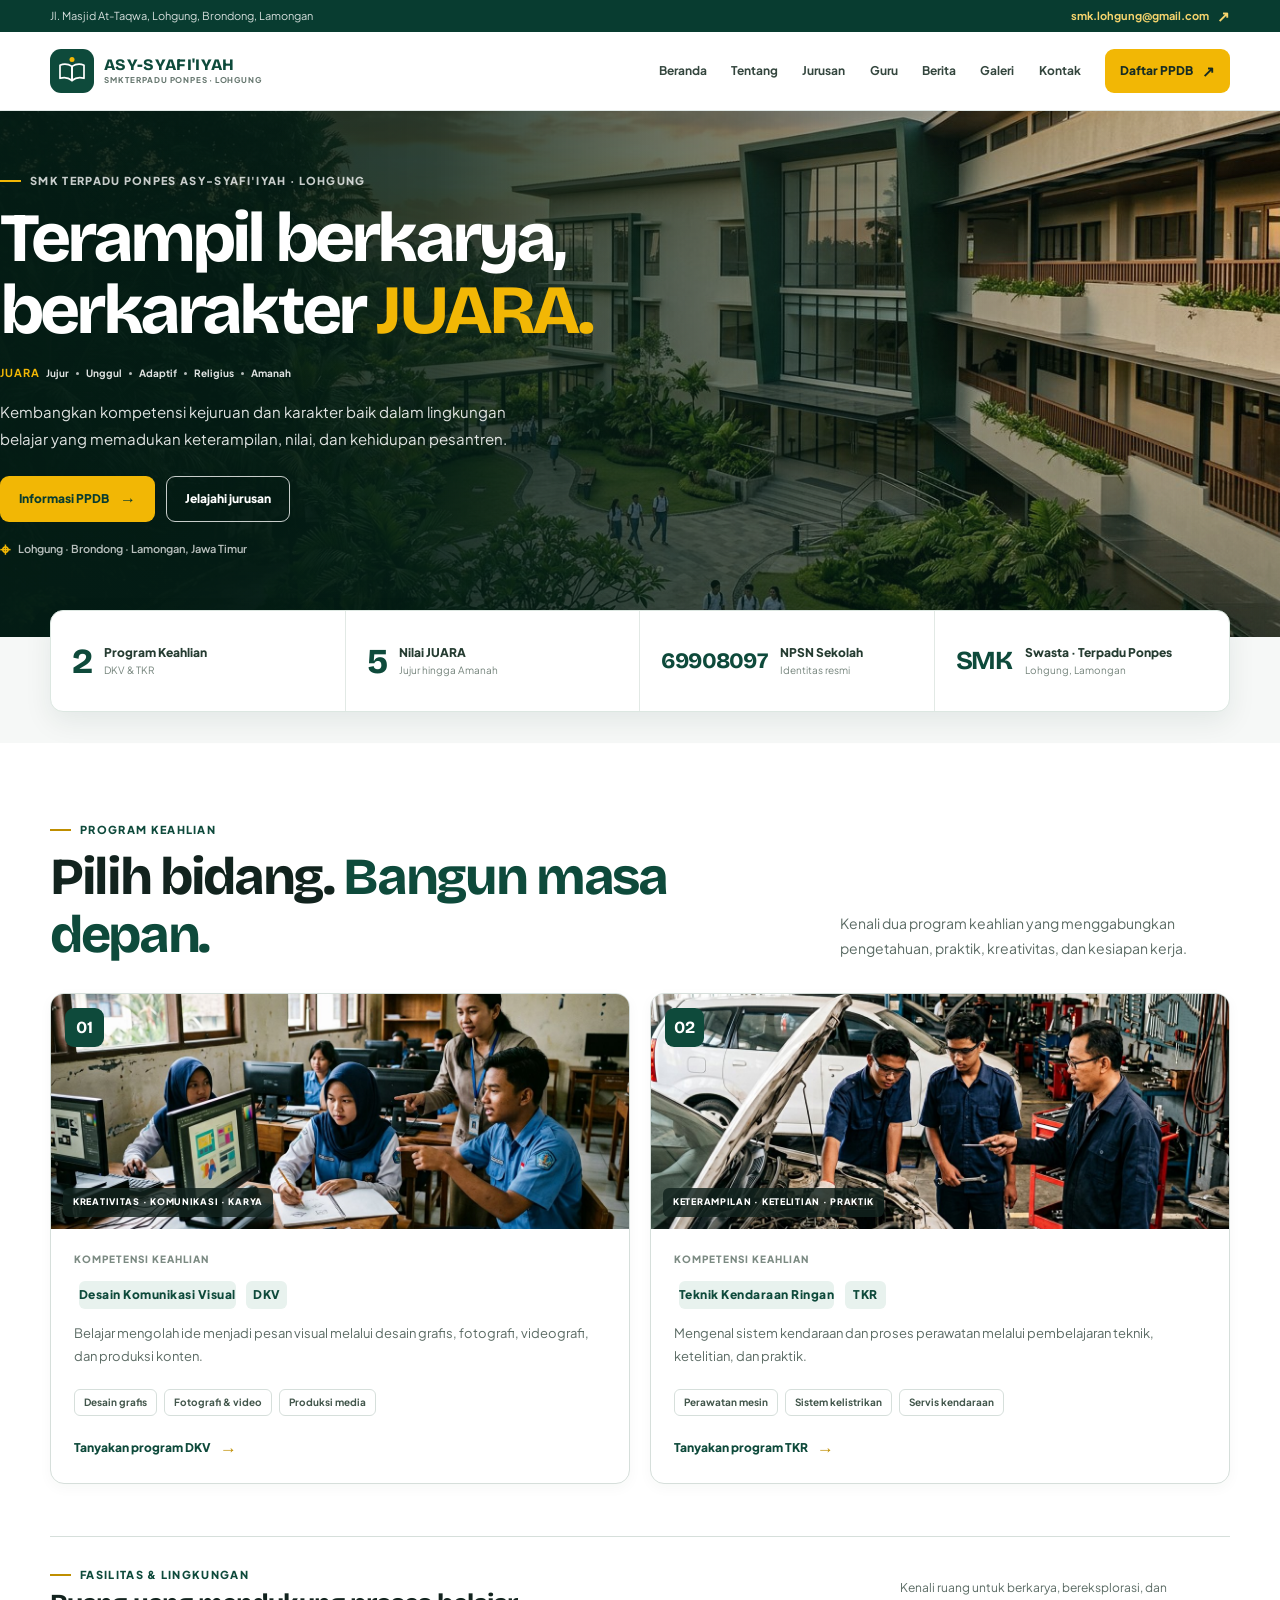
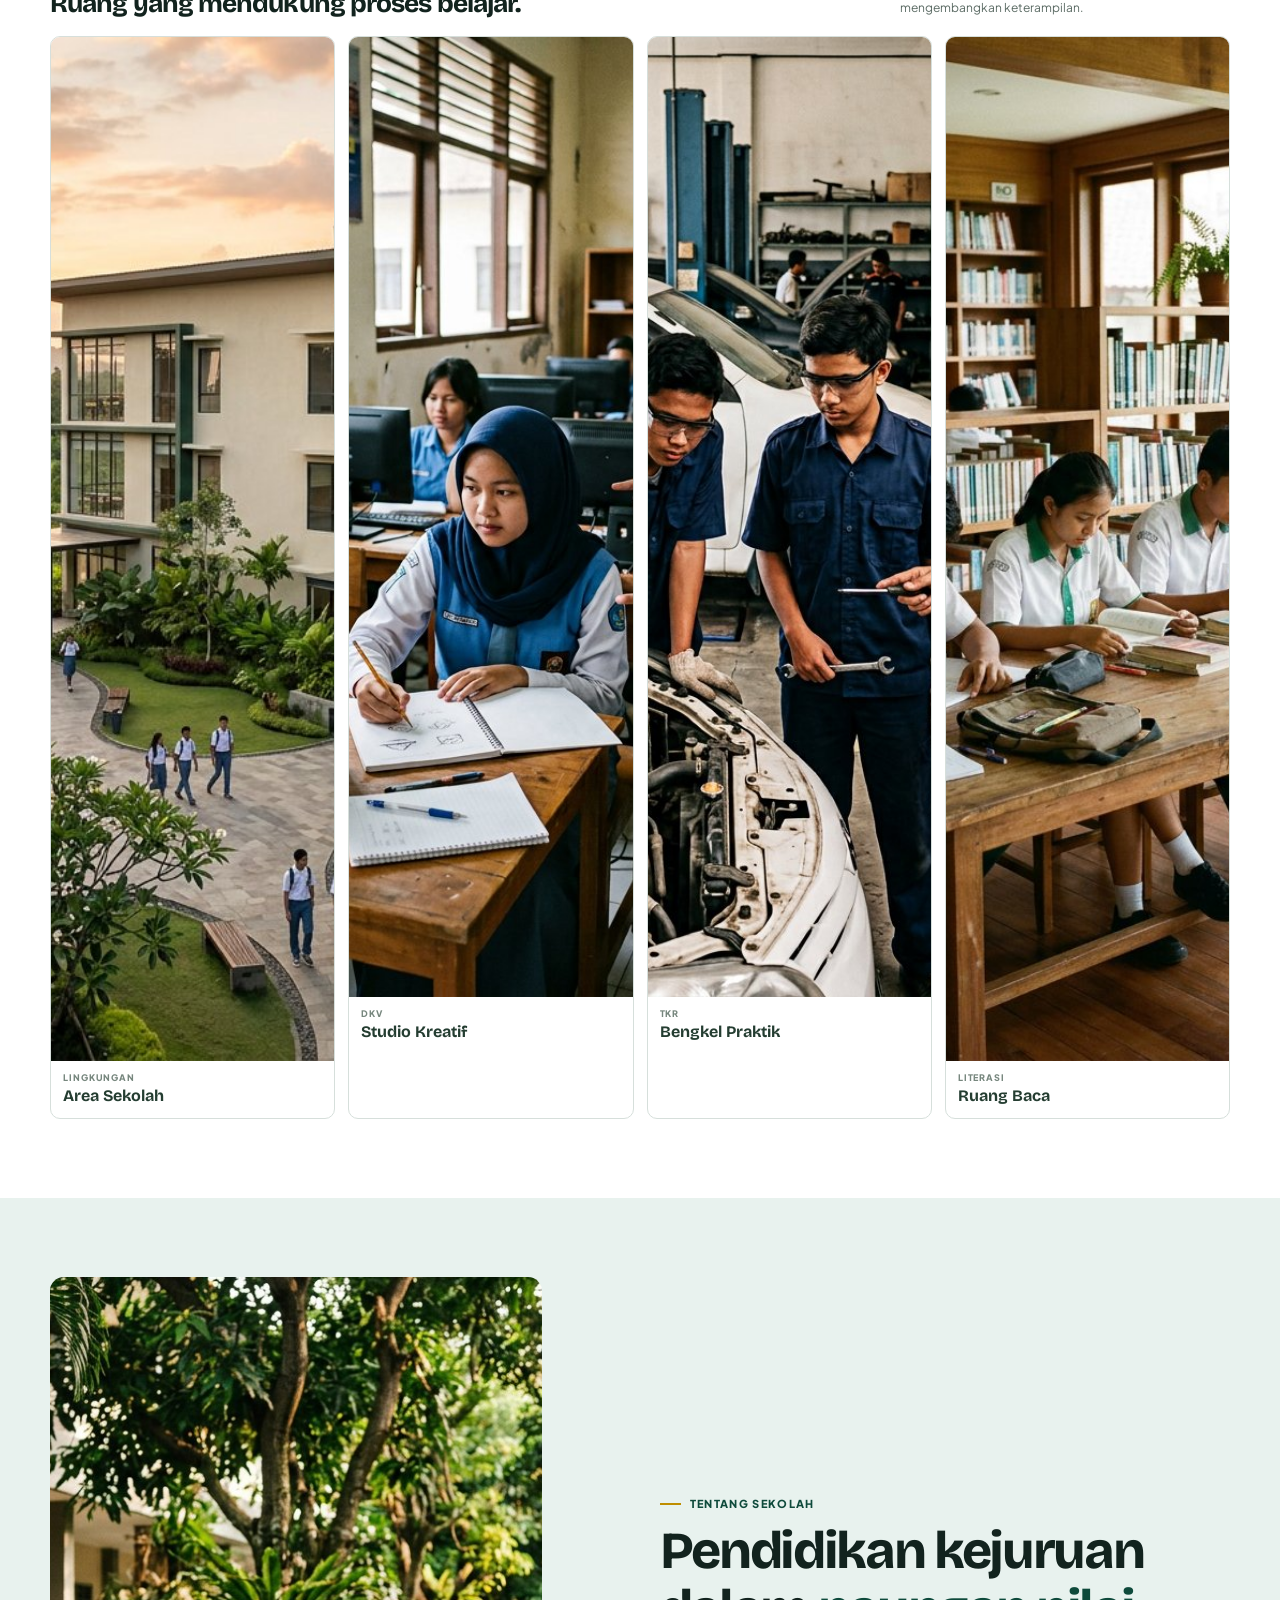
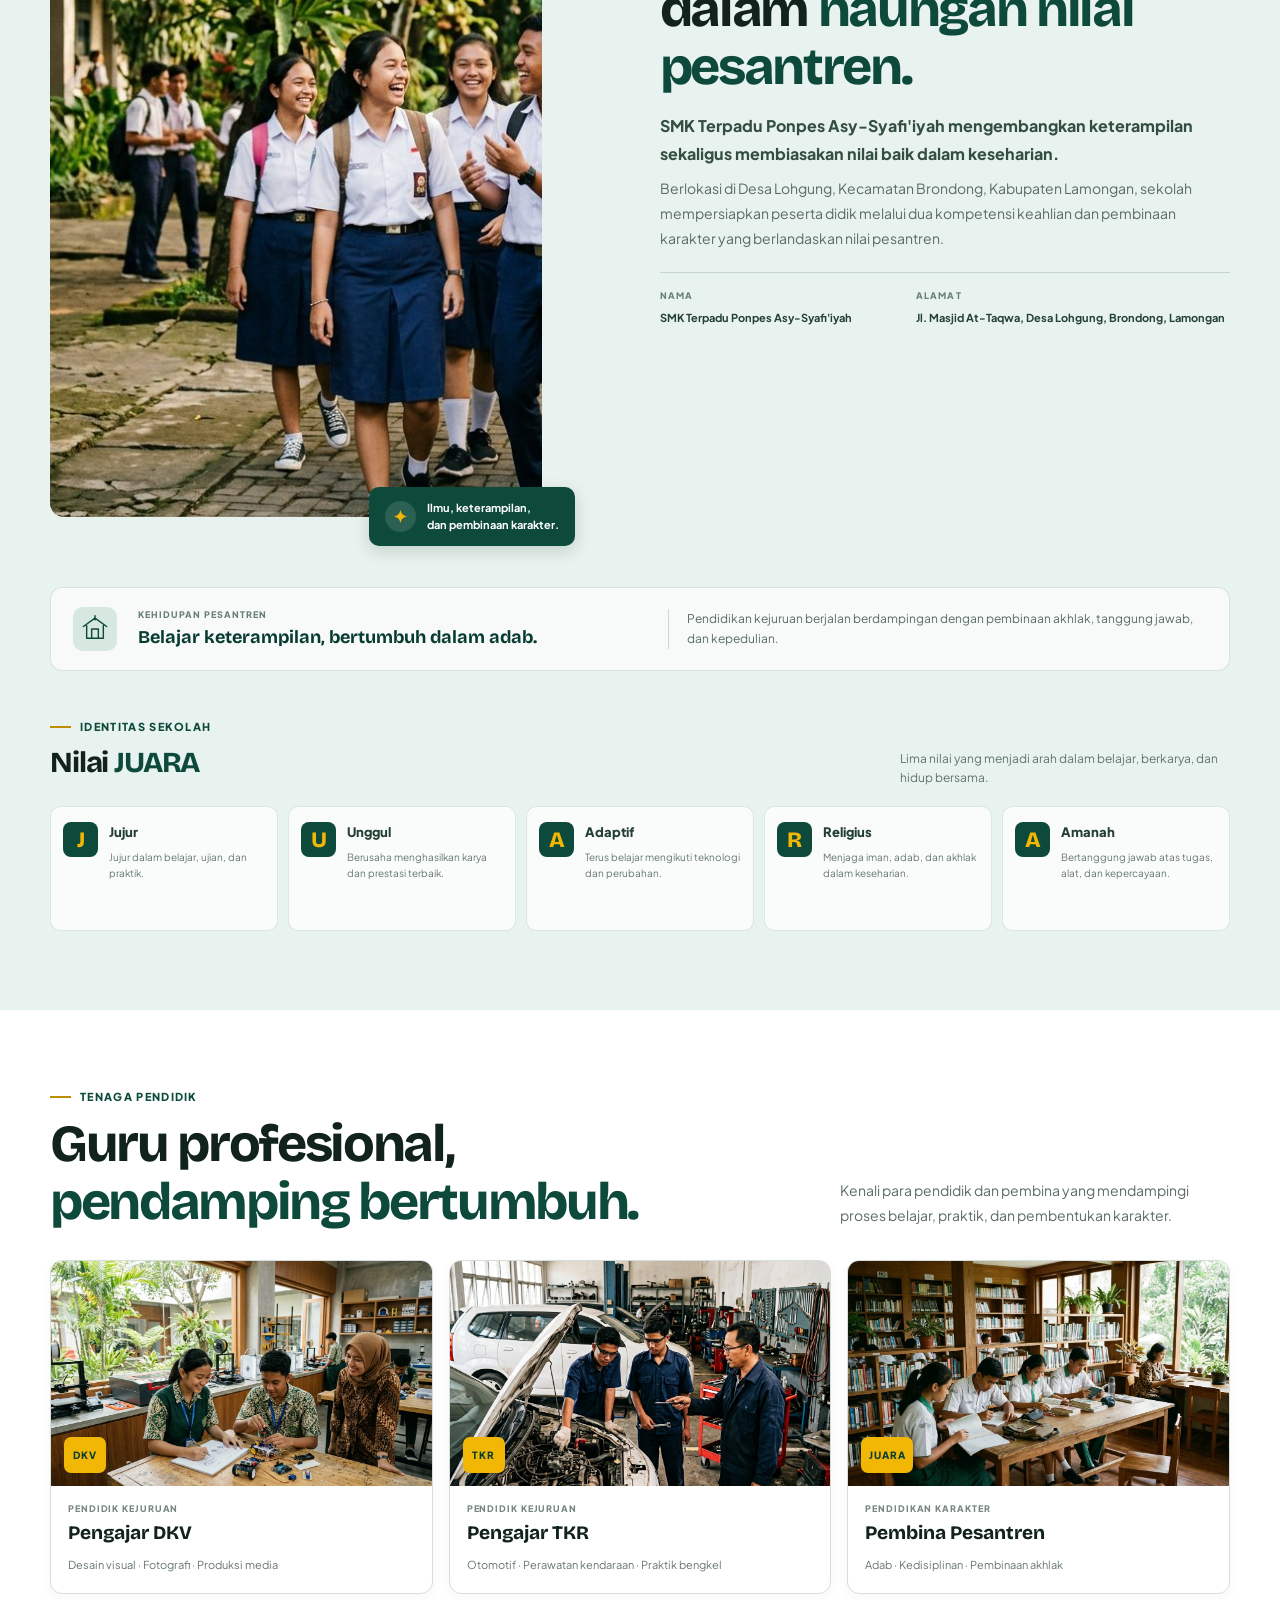
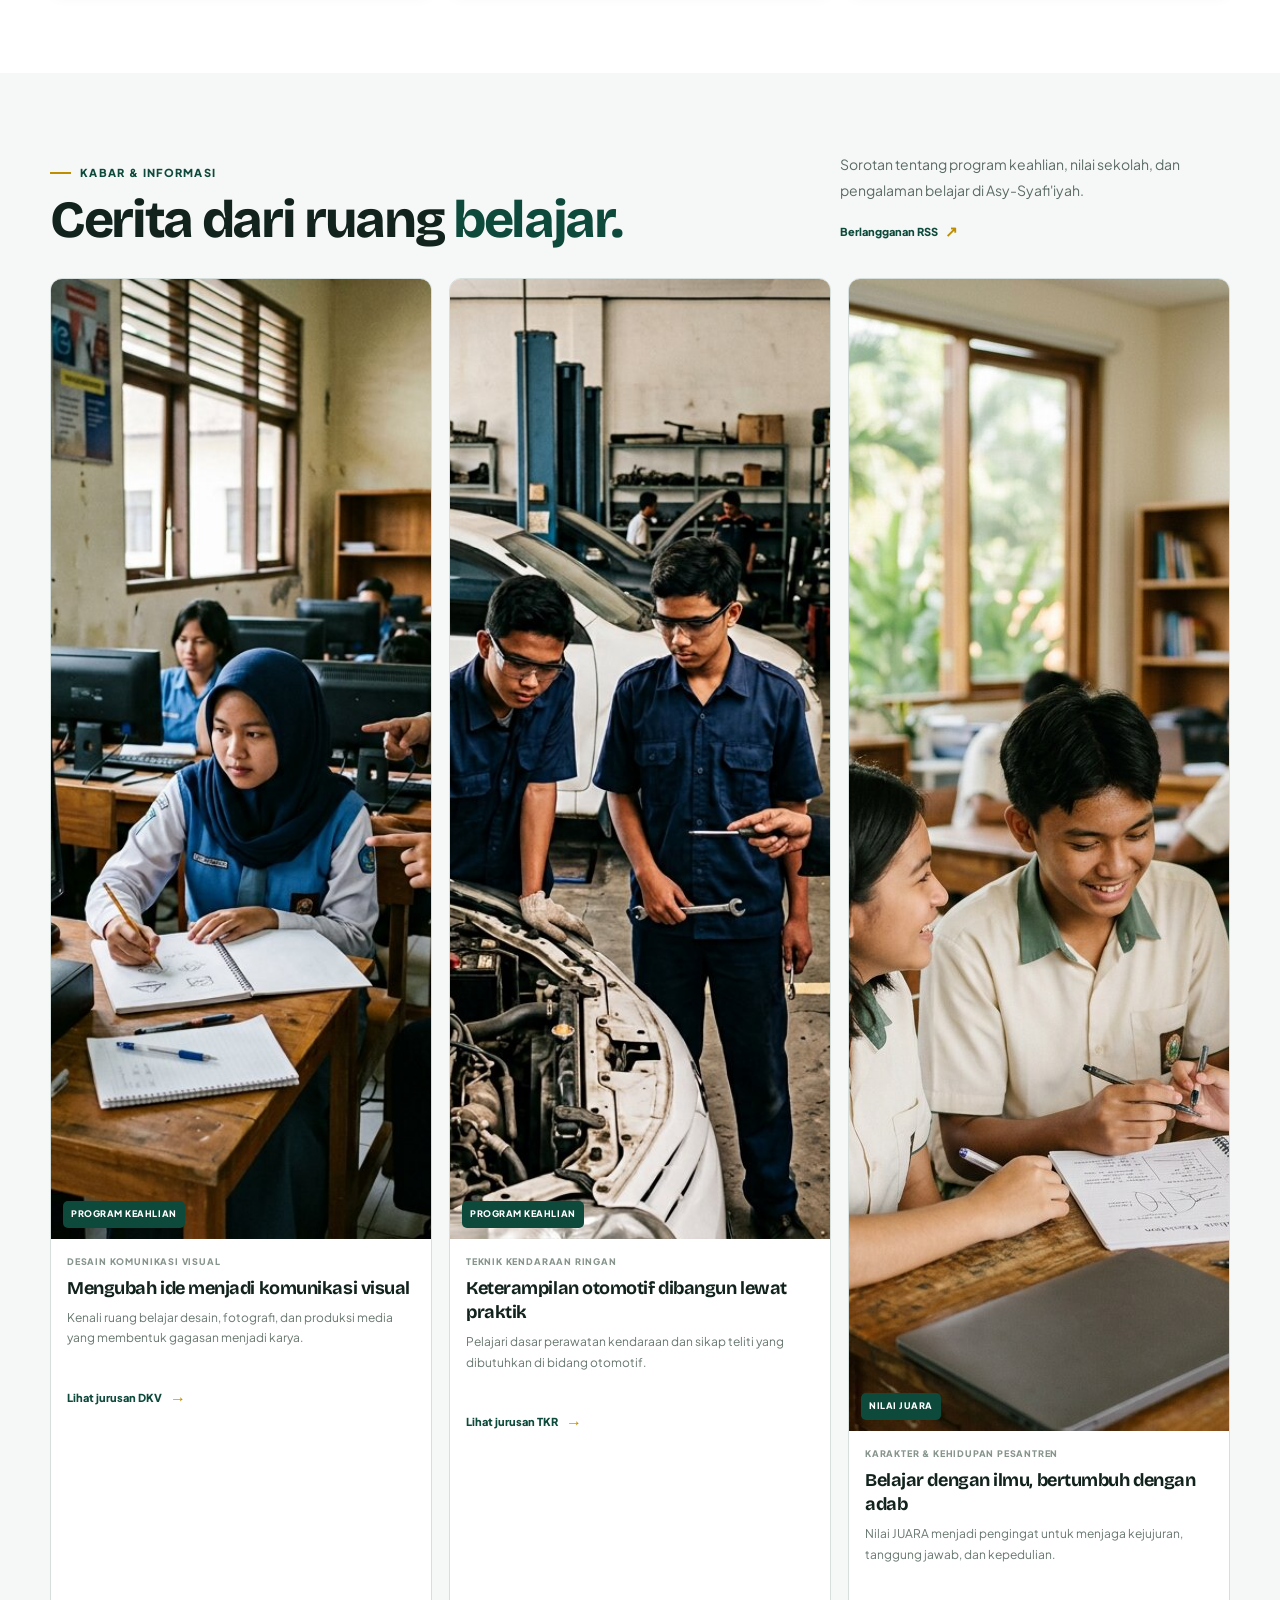
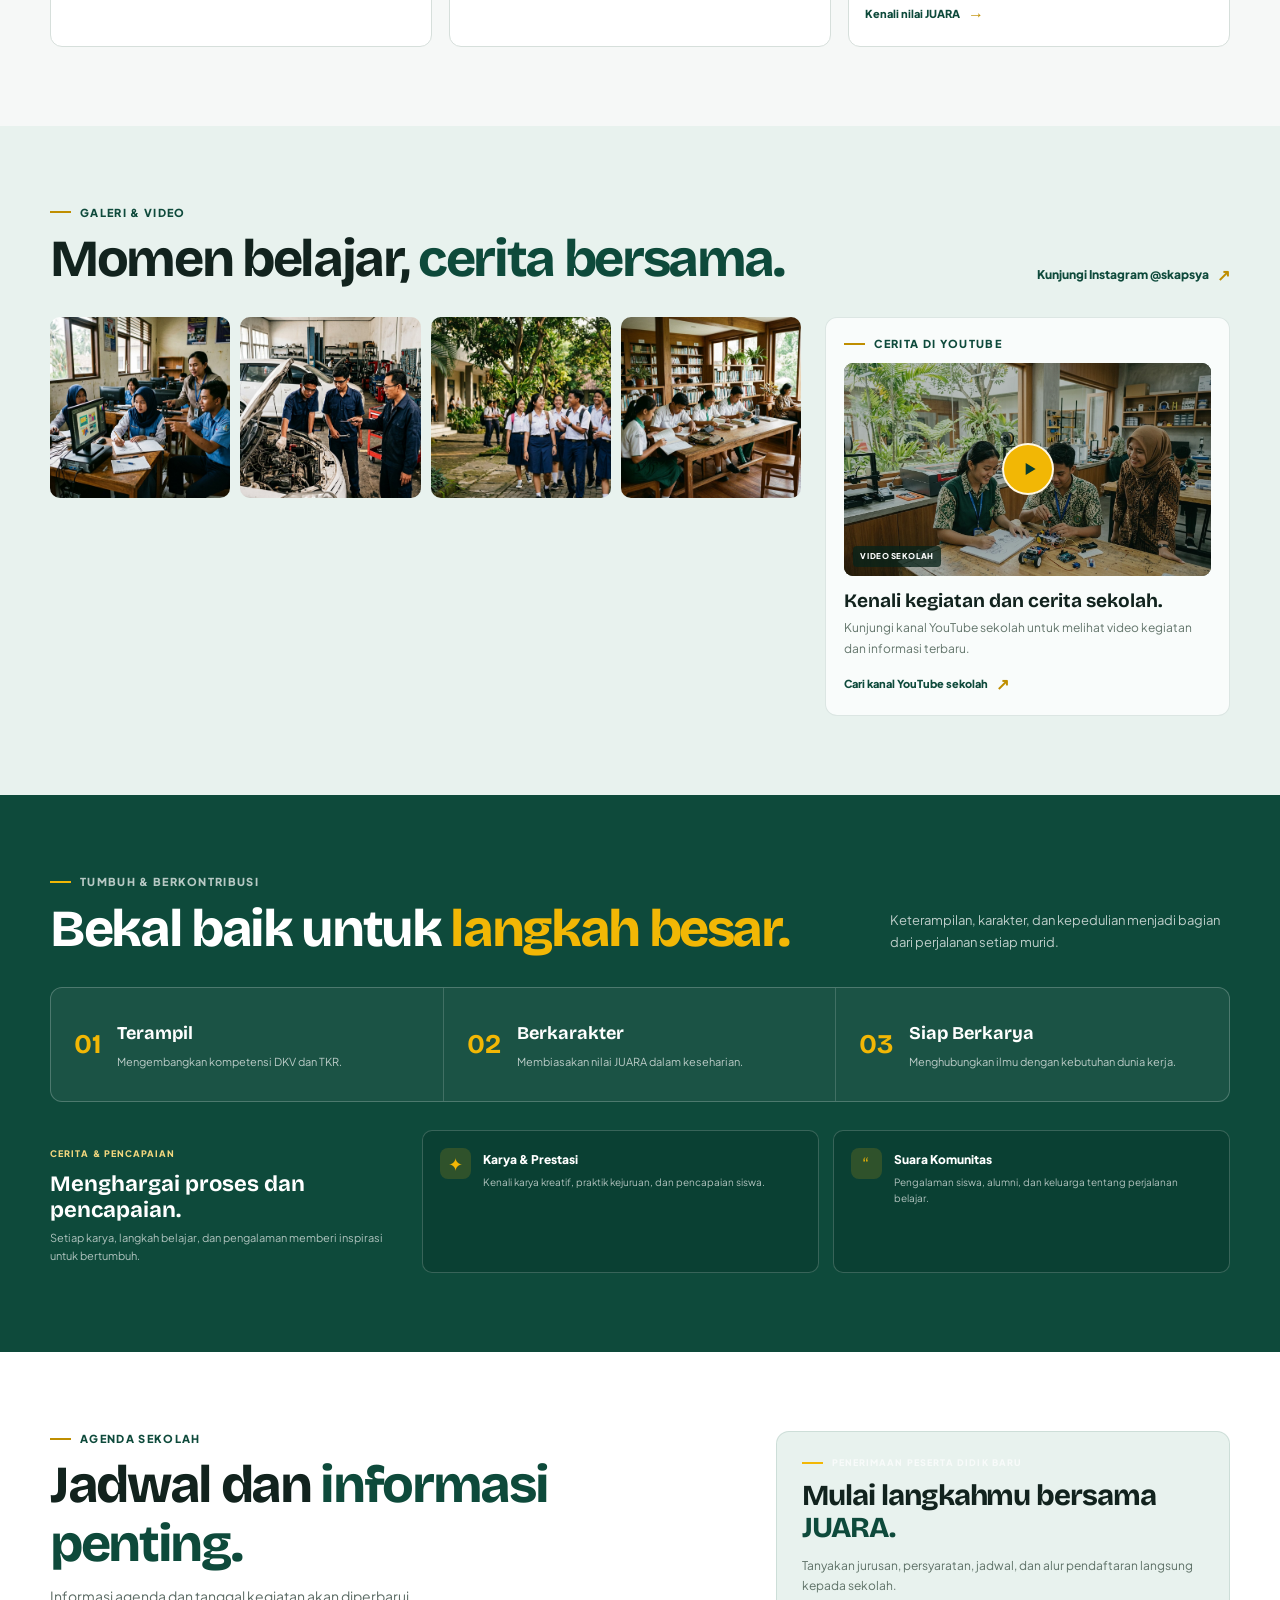
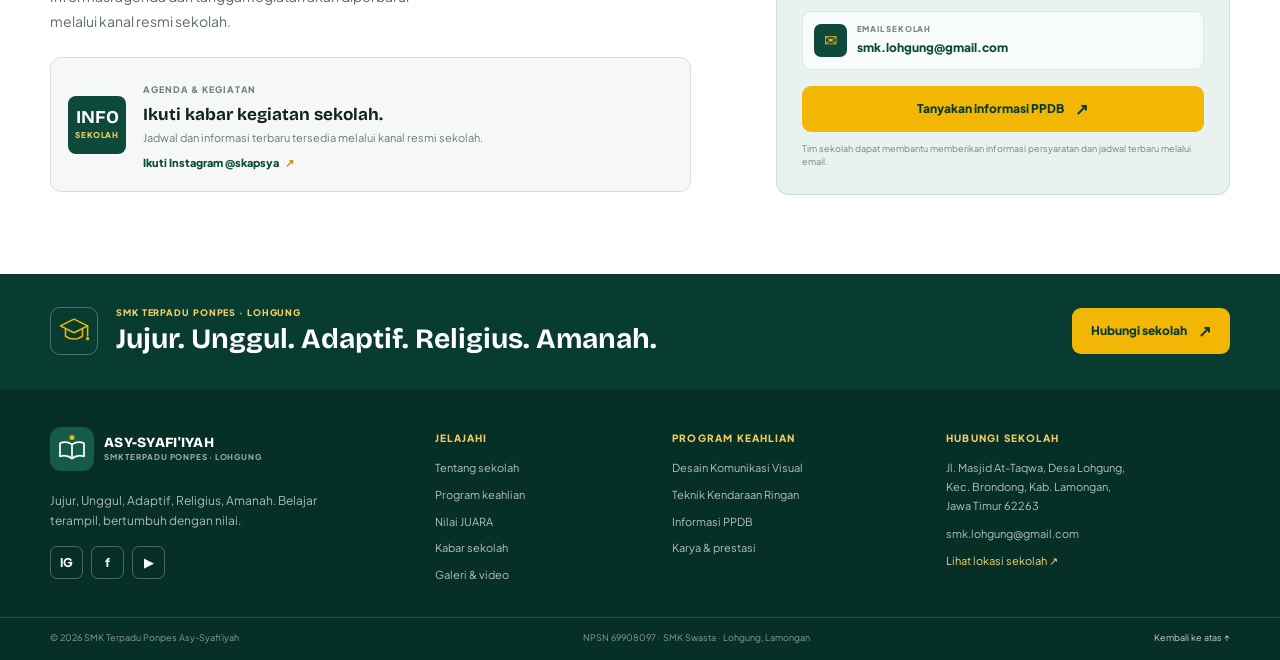
==== index.html @ b24b073c "feat: add school CMS, social sync, and RSS sitemap Co-authored-by: arena-agent <297053741+arena-agen" ====
<!DOCTYPE html>
<html lang="id">
  <head>
    <meta charset="utf-8">
    <meta name="viewport" content="width=device-width, initial-scale=1">
    <meta name="theme-color" content="#0e4a3b">
    <meta name="description" content="SMK Terpadu Ponpes Asy-Syafi'iyah Lohgung, Lamongan. Kenali kompetensi keahlian Desain Komunikasi Visual (DKV), Teknik Kendaraan Ringan (TKR), dan nilai JUARA.">
    <meta name="keywords" content="SMK Lamongan, SMK Brondong, SMK DKV Lamongan, SMK TKR Lamongan, SMK pesantren Lamongan, PPDB SMK Lamongan">
    <link rel="canonical" href="https://smkasysyafiiyah.sch.id/">
    <link rel="alternate" type="application/rss+xml" title="RSS Berita SMK Asy-Syafi'iyah" href="feed.xml">
    <link rel="preload" href="public/fonts/bricolage-grotesque-latin.woff2" as="font" type="font/woff2" crossorigin>
    <link rel="preload" href="public/fonts/plus-jakarta-sans-latin.woff2" as="font" type="font/woff2" crossorigin>
    <link rel="preload" as="image" href="public/images/kampus-hero.jpg">
    <link rel="stylesheet" href="styles.css">
    <script src="script.js" defer></script>
    <title>SMK DKV &amp; TKR Lamongan | SMK Terpadu Ponpes Asy-Syafi'iyah</title>
    <script type="application/ld+json">
      {
        "@context": "https://schema.org",
        "@type": "EducationalOrganization",
        "name": "SMK Terpadu Ponpes Asy-Syafi'iyah",
        "identifier": { "@type": "PropertyValue", "propertyID": "NPSN", "value": "69908097" },
        "email": "smk.lohgung@gmail.com",
        "address": {
          "@type": "PostalAddress",
          "streetAddress": "Jl. Masjid At-Taqwa, Desa Lohgung, Kec. Brondong",
          "addressLocality": "Lamongan",
          "addressRegion": "Jawa Timur",
          "postalCode": "62263",
          "addressCountry": "ID"
        },
        "sameAs": [
          "https://www.instagram.com/skapsya/",
          "https://www.facebook.com/smklohgung"
        ]
      }
    </script>
  </head>
  <body>
    <a class="skip-link" href="#konten">Lewati ke konten utama</a>

    <div class="topbar">
      <div class="container topbar-inner">
        <span>Jl. Masjid At-Taqwa, Lohgung, Brondong, Lamongan</span>
        <a data-cms-email href="mailto:smk.lohgung@gmail.com">smk.lohgung@gmail.com <span aria-hidden="true">↗</span></a>
      </div>
    </div>

    <header class="site-header" id="home">
      <div class="container header-inner">
        <a class="brand" href="#home" aria-label="SMK Terpadu Ponpes Asy-Syafi'iyah, beranda">
          <span class="brand-mark" aria-hidden="true">
            <svg viewBox="0 0 44 44" fill="none">
              <rect width="44" height="44" rx="11" fill="currentColor" />
              <path d="M22 31.5V17.4c-4.5-3-8.5-2.8-12-1.2v13.1c4.2-1.4 8.1-1 12 2.2Z" stroke="#fff" stroke-width="1.7" stroke-linejoin="round" />
              <path d="M22 31.5V17.4c4.5-3 8.5-2.8 12-1.2v13.1c-4.2-1.4-8.1-1-12 2.2Z" stroke="#fff" stroke-width="1.7" stroke-linejoin="round" />
              <circle cx="22" cy="10.5" r="2.5" fill="#f2b705" />
            </svg>
          </span>
          <span class="brand-name"><strong data-cms="brand_short">ASY-SYAFI'IYAH</strong><span data-cms="brand_tagline">SMK TERPADU PONPES · LOHGUNG</span></span>
        </a>

        <button class="menu-toggle" type="button" aria-label="Buka menu" aria-expanded="false" aria-controls="primary-navigation">
          <span></span><span></span><span></span>
        </button>

        <nav class="primary-navigation" id="primary-navigation" aria-label="Navigasi utama">
          <a class="nav-link" href="#home">Beranda</a>
          <a class="nav-link" href="#tentang">Tentang</a>
          <a class="nav-link" href="#jurusan">Jurusan</a>
          <a class="nav-link" href="#guru">Guru</a>
          <a class="nav-link" href="#berita">Berita</a>
          <a class="nav-link" href="#galeri">Galeri</a>
          <a class="nav-link" href="#kontak">Kontak</a>
          <a class="header-cta" href="#ppdb">Daftar PPDB <span aria-hidden="true">↗</span></a>
        </nav>
      </div>
    </header>

    <main id="konten">
      <!-- 1. Hero -->
      <section class="hero-section" aria-labelledby="hero-title">
        <img class="hero-background" data-cms-image="hero_image" src="public/images/kampus-hero.jpg" alt="" aria-hidden="true" width="1536" height="1024" fetchpriority="high">
        <div class="hero-overlay" aria-hidden="true"></div>
        <div class="container hero-grid">
          <div class="hero-copy">
            <p class="eyebrow"><span class="eyebrow-rule"></span> <span data-cms="hero_kicker">SMK TERPADU PONPES ASY-SYAFI'IYAH · LOHGUNG</span></p>
            <h1 id="hero-title"><span data-cms="hero_title">Terampil berkarya,</span><br><span data-cms="hero_subtitle">berkarakter</span> <em data-cms="hero_highlight">JUARA.</em></h1>
            <p class="hero-tagline"><strong>JUARA</strong><span>Jujur</span><i></i><span>Unggul</span><i></i><span>Adaptif</span><i></i><span>Religius</span><i></i><span>Amanah</span></p>
            <p class="hero-description" data-cms="hero_description">Kembangkan kompetensi kejuruan dan karakter baik dalam lingkungan belajar yang memadukan keterampilan, nilai, dan kehidupan pesantren.</p>
            <div class="hero-actions">
              <a class="button button-primary" href="#ppdb">Informasi PPDB <span aria-hidden="true">→</span></a>
              <a class="button button-secondary" href="#jurusan">Jelajahi jurusan</a>
            </div>
            <p class="hero-location"><span class="location-pin" aria-hidden="true">⌖</span> <span data-cms="location_text">Lohgung · Brondong · Lamongan, Jawa Timur</span></p>
          </div>
        </div>
      </section>

      <!-- 2. Strip identitas dan angka yang sudah tersedia -->
      <section class="facts-section" aria-label="Identitas sekolah">
        <div class="container facts-card">
          <article class="fact-item"><span class="fact-value">2</span><div><strong>Program Keahlian</strong><small>DKV &amp; TKR</small></div></article>
          <article class="fact-item"><span class="fact-value">5</span><div><strong>Nilai JUARA</strong><small>Jujur hingga Amanah</small></div></article>
          <article class="fact-item"><span class="fact-value fact-npsn">69908097</span><div><strong>NPSN Sekolah</strong><small>Identitas resmi</small></div></article>
          <article class="fact-item"><span class="fact-value fact-status">SMK</span><div><strong>Swasta · Terpadu Ponpes</strong><small>Lohgung, Lamongan</small></div></article>
        </div>
      </section>

      <!-- 3. Dua jurusan ditampilkan langsung, tanpa tab -->
      <section class="majors-section section-space" data-cms-section="majors" id="jurusan" aria-labelledby="majors-title">
        <div class="container">
          <div class="section-heading-row">
            <div>
              <p class="section-label"><span></span> PROGRAM KEAHLIAN</p>
              <h2 class="section-title" id="majors-title"><span data-cms="majors_title">Pilih bidang.</span> <em data-cms="majors_highlight">Bangun masa depan.</em></h2>
            </div>
            <p class="section-intro" data-cms="majors_description">Kenali dua program keahlian yang menggabungkan pengetahuan, praktik, kreativitas, dan kesiapan kerja.</p>
          </div>

          <div class="major-grid">
            <article class="major-card" id="jurusan-dkv">
              <div class="major-image"><img data-cms-image="dkv_image" src="public/images/dkv-studio.jpg" alt="Visual contoh siswa mengerjakan desain di studio komputer" loading="lazy" width="1280" height="960"><span class="major-code">01</span><span class="major-image-label">KREATIVITAS · KOMUNIKASI · KARYA</span></div>
              <div class="major-content">
                <p class="major-kicker">KOMPETENSI KEAHLIAN</p>
                <h3><span data-cms="dkv_title">Desain Komunikasi Visual</span> <span>DKV</span></h3>
                <p data-cms="dkv_description">Belajar mengolah ide menjadi pesan visual melalui desain grafis, fotografi, videografi, dan produksi konten.</p>
                <div class="skill-list"><span>Desain grafis</span><span>Fotografi &amp; video</span><span>Produksi media</span></div>
                <a class="major-link" href="mailto:smk.lohgung@gmail.com?subject=Informasi%20Jurusan%20DKV">Tanyakan program DKV <span aria-hidden="true">→</span></a>
              </div>
            </article>

            <article class="major-card" id="jurusan-tkr">
              <div class="major-image"><img data-cms-image="tkr_image" src="public/images/tkr-workshop.jpg" alt="Visual contoh praktik pemeriksaan kendaraan ringan di bengkel" loading="lazy" width="1280" height="960"><span class="major-code">02</span><span class="major-image-label">KETERAMPILAN · KETELITIAN · PRAKTIK</span></div>
              <div class="major-content">
                <p class="major-kicker">KOMPETENSI KEAHLIAN</p>
                <h3><span data-cms="tkr_title">Teknik Kendaraan Ringan</span> <span>TKR</span></h3>
                <p data-cms="tkr_description">Mengenal sistem kendaraan dan proses perawatan melalui pembelajaran teknik, ketelitian, dan praktik.</p>
                <div class="skill-list"><span>Perawatan mesin</span><span>Sistem kelistrikan</span><span>Servis kendaraan</span></div>
                <a class="major-link" href="mailto:smk.lohgung@gmail.com?subject=Informasi%20Jurusan%20TKR">Tanyakan program TKR <span aria-hidden="true">→</span></a>
              </div>
            </article>
          </div>

          <div class="facilities-preview">
            <div class="facilities-preview-heading"><div><p class="section-label"><span></span> FASILITAS &amp; LINGKUNGAN</p><h3>Ruang yang mendukung proses belajar.</h3></div><p>Kenali ruang untuk berkarya, bereksplorasi, dan mengembangkan keterampilan.</p></div>
            <div class="mini-facilities-grid">
              <a class="mini-facility-card" href="#tentang"><img src="public/images/kampus-hero.jpg" alt="Visual contoh lingkungan sekolah" loading="lazy" width="1536" height="1024"><span>LINGKUNGAN</span><strong>Area Sekolah</strong></a>
              <a class="mini-facility-card" href="#jurusan-dkv"><img src="public/images/dkv-studio.jpg" alt="Visual contoh studio kreatif DKV" loading="lazy" width="1280" height="960"><span>DKV</span><strong>Studio Kreatif</strong></a>
              <a class="mini-facility-card" href="#jurusan-tkr"><img src="public/images/tkr-workshop.jpg" alt="Visual contoh ruang praktik otomotif" loading="lazy" width="1280" height="960"><span>TKR</span><strong>Bengkel Praktik</strong></a>
              <a class="mini-facility-card" href="#galeri"><img src="public/images/perpustakaan.jpg" alt="Visual contoh ruang literasi sekolah" loading="lazy" width="1536" height="1024"><span>LITERASI</span><strong>Ruang Baca</strong></a>
            </div>
          </div>
        </div>
      </section>

      <!-- 4. Tentang sekolah, kehidupan pesantren, dan nilai JUARA -->
      <section class="about-section section-space" data-cms-section="about" id="tentang" aria-labelledby="about-title">
        <div class="container">
          <div class="about-layout">
            <div class="about-photo-wrap">
              <img data-cms-image="about_image" src="public/images/kehidupan-sekolah.jpg" alt="Visual contoh kebersamaan siswa di lingkungan sekolah" loading="lazy" width="1264" height="840">
              <div class="about-photo-caption"><span class="about-photo-icon" aria-hidden="true">✦</span><span>Ilmu, keterampilan,<br>dan pembinaan karakter.</span></div>
            </div>
            <div class="about-copy">
              <p class="section-label"><span></span> TENTANG SEKOLAH</p>
              <h2 class="section-title" id="about-title"><span data-cms="about_title">Pendidikan kejuruan dalam</span> <em data-cms="about_highlight">naungan nilai pesantren.</em></h2>
              <p class="about-lead" data-cms="about_lead">SMK Terpadu Ponpes Asy-Syafi'iyah mengembangkan keterampilan sekaligus membiasakan nilai baik dalam keseharian.</p>
              <p class="section-intro" data-cms="about_description">Berlokasi di Desa Lohgung, Kecamatan Brondong, Kabupaten Lamongan, sekolah mempersiapkan peserta didik melalui dua kompetensi keahlian dan pembinaan karakter yang berlandaskan nilai pesantren.</p>
              <div class="school-details">
                <div><span>NAMA</span><strong data-cms="school_name">SMK Terpadu Ponpes Asy-Syafi'iyah</strong></div>
                <div><span>ALAMAT</span><strong data-cms="school_address">Jl. Masjid At-Taqwa, Desa Lohgung, Brondong, Lamongan</strong></div>
              </div>
            </div>
          </div>

          <div class="pesantren-band">
            <span class="pesantren-icon" aria-hidden="true"><svg viewBox="0 0 36 36" fill="none"><path d="M4 15 18 5l14 10M8 14v15h20V14M14 29V18h8v11" stroke="currentColor" stroke-width="1.7" stroke-linecap="round" stroke-linejoin="round"/><path d="M18 2v5" stroke="currentColor" stroke-width="1.7" stroke-linecap="round"/></svg></span>
            <div><p>KEHIDUPAN PESANTREN</p><h3>Belajar keterampilan, bertumbuh dalam adab.</h3></div>
            <span class="pesantren-description">Pendidikan kejuruan berjalan berdampingan dengan pembinaan akhlak, tanggung jawab, dan kepedulian.</span>
          </div>

          <div class="values-heading" id="nilai-juara"><div><p class="section-label"><span></span> IDENTITAS SEKOLAH</p><h3>Nilai <em>JUARA</em></h3></div><p>Lima nilai yang menjadi arah dalam belajar, berkarya, dan hidup bersama.</p></div>
          <div class="values-grid">
            <article class="value-card"><span class="value-letter">J</span><div><h4>Jujur</h4><p>Jujur dalam belajar, ujian, dan praktik.</p></div></article>
            <article class="value-card"><span class="value-letter">U</span><div><h4>Unggul</h4><p>Berusaha menghasilkan karya dan prestasi terbaik.</p></div></article>
            <article class="value-card"><span class="value-letter">A</span><div><h4>Adaptif</h4><p>Terus belajar mengikuti teknologi dan perubahan.</p></div></article>
            <article class="value-card"><span class="value-letter">R</span><div><h4>Religius</h4><p>Menjaga iman, adab, dan akhlak dalam keseharian.</p></div></article>
            <article class="value-card"><span class="value-letter">A</span><div><h4>Amanah</h4><p>Bertanggung jawab atas tugas, alat, dan kepercayaan.</p></div></article>
          </div>
        </div>
      </section>

      <!-- 5. Galeri tenaga pendidik -->
      <section class="teachers-section section-space" data-cms-section="teachers" id="guru" aria-labelledby="teachers-title">
        <div class="container">
          <div class="section-heading-row">
            <div><p class="section-label"><span></span> TENAGA PENDIDIK</p><h2 class="section-title" id="teachers-title">Guru profesional,<br><em>pendamping bertumbuh.</em></h2></div>
            <p class="section-intro">Kenali para pendidik dan pembina yang mendampingi proses belajar, praktik, dan pembentukan karakter.</p>
          </div>
          <div class="teacher-grid" id="teacher-grid" data-cms-slot="teachers">
            <article class="teacher-card">
              <div class="teacher-photo"><img src="public/images/lab-kolaborasi.jpg" alt="Visual contoh pendidik mendampingi kegiatan praktik" loading="lazy" width="1264" height="840"><span class="teacher-dept">DKV</span></div>
              <div class="teacher-info"><p>PENDIDIK KEJURUAN</p><h3>Pengajar DKV</h3><span>Desain visual · Fotografi · Produksi media</span></div>
            </article>
            <article class="teacher-card">
              <div class="teacher-photo"><img src="public/images/tkr-workshop.jpg" alt="Visual contoh pendampingan praktik otomotif" loading="lazy" width="1280" height="960"><span class="teacher-dept">TKR</span></div>
              <div class="teacher-info"><p>PENDIDIK KEJURUAN</p><h3>Pengajar TKR</h3><span>Otomotif · Perawatan kendaraan · Praktik bengkel</span></div>
            </article>
            <article class="teacher-card">
              <div class="teacher-photo"><img src="public/images/perpustakaan.jpg" alt="Visual contoh pendamping belajar dan literasi" loading="lazy" width="1536" height="1024"><span class="teacher-dept">JUARA</span></div>
              <div class="teacher-info"><p>PENDIDIKAN KARAKTER</p><h3>Pembina Pesantren</h3><span>Adab · Kedisiplinan · Pembinaan akhlak</span></div>
            </article>
          </div>
        </div>
      </section>

      <!-- 6. Berita terbaru dan informasi pendidikan -->
      <section class="news-section section-space" data-cms-section="news" id="berita" aria-labelledby="news-title">
        <div class="container">
          <div class="section-heading-row">
            <div><p class="section-label"><span></span> KABAR &amp; INFORMASI</p><h2 class="section-title" id="news-title">Cerita dari ruang <em>belajar.</em></h2></div>
            <div class="news-intro-actions"><p class="section-intro">Sorotan tentang program keahlian, nilai sekolah, dan pengalaman belajar di Asy-Syafi'iyah.</p><a class="news-rss" href="feed.xml">Berlangganan RSS <span aria-hidden="true">↗</span></a></div>
          </div>
          <div class="news-grid" id="news-grid" data-cms-slot="news">
            <article class="news-card">
              <a class="news-image" href="#jurusan-dkv" aria-label="Kenali kompetensi keahlian DKV"><img src="public/images/dkv-studio.jpg" alt="Visual contoh studio desain untuk kompetensi DKV" loading="lazy" width="1280" height="960"><span class="news-category">PROGRAM KEAHLIAN</span></a>
              <div class="news-content"><p class="news-meta">DESAIN KOMUNIKASI VISUAL</p><h3><a href="#jurusan-dkv">Mengubah ide menjadi komunikasi visual</a></h3><p>Kenali ruang belajar desain, fotografi, dan produksi media yang membentuk gagasan menjadi karya.</p><a class="news-link" href="#jurusan-dkv">Lihat jurusan DKV <span aria-hidden="true">→</span></a></div>
            </article>
            <article class="news-card">
              <a class="news-image" href="#jurusan-tkr" aria-label="Kenali kompetensi keahlian TKR"><img src="public/images/tkr-workshop.jpg" alt="Visual contoh kegiatan praktik otomotif" loading="lazy" width="1280" height="960"><span class="news-category">PROGRAM KEAHLIAN</span></a>
              <div class="news-content"><p class="news-meta">TEKNIK KENDARAAN RINGAN</p><h3><a href="#jurusan-tkr">Keterampilan otomotif dibangun lewat praktik</a></h3><p>Pelajari dasar perawatan kendaraan dan sikap teliti yang dibutuhkan di bidang otomotif.</p><a class="news-link" href="#jurusan-tkr">Lihat jurusan TKR <span aria-hidden="true">→</span></a></div>
            </article>
            <article class="news-card">
              <a class="news-image" href="#nilai-juara" aria-label="Mengenal nilai JUARA"><img src="public/images/hero-siswa.jpg" alt="Visual contoh suasana belajar dan diskusi siswa" loading="lazy" width="928" height="1152"><span class="news-category">NILAI JUARA</span></a>
              <div class="news-content"><p class="news-meta">KARAKTER &amp; KEHIDUPAN PESANTREN</p><h3><a href="#nilai-juara">Belajar dengan ilmu, bertumbuh dengan adab</a></h3><p>Nilai JUARA menjadi pengingat untuk menjaga kejujuran, tanggung jawab, dan kepedulian.</p><a class="news-link" href="#nilai-juara">Kenali nilai JUARA <span aria-hidden="true">→</span></a></div>
            </article>
          </div>
        </div>
      </section>

      <!-- 6. Galeri dan video -->
      <section class="media-section section-space" data-cms-section="media" id="galeri" aria-labelledby="media-title">
        <div class="container">
          <div class="section-heading-row media-heading-row">
            <div><p class="section-label"><span></span> GALERI &amp; VIDEO</p><h2 class="section-title" id="media-title">Momen belajar, <em>cerita bersama.</em></h2></div>
            <a class="text-link" data-social="instagram" href="https://www.instagram.com/skapsya/" target="_blank" rel="noopener noreferrer">Kunjungi Instagram @skapsya <span aria-hidden="true">↗</span></a>
          </div>
          <div class="media-layout">
            <div class="gallery-panel">
              <div class="gallery-grid" id="gallery-grid" data-cms-slot="gallery">
                <button class="gallery-item" type="button" data-gallery-image="public/images/dkv-studio.jpg" data-gallery-caption="Contoh visual kegiatan DKV" aria-label="Perbesar visual contoh kegiatan DKV"><img src="public/images/dkv-studio.jpg" alt="Contoh visual kegiatan DKV" loading="lazy" width="1280" height="960"><span class="gallery-plus" aria-hidden="true">+</span></button>
                <button class="gallery-item" type="button" data-gallery-image="public/images/tkr-workshop.jpg" data-gallery-caption="Contoh visual praktik TKR" aria-label="Perbesar visual contoh praktik TKR"><img src="public/images/tkr-workshop.jpg" alt="Contoh visual praktik TKR" loading="lazy" width="1280" height="960"><span class="gallery-plus" aria-hidden="true">+</span></button>
                <button class="gallery-item" type="button" data-gallery-image="public/images/kehidupan-sekolah.jpg" data-gallery-caption="Contoh visual kebersamaan siswa" aria-label="Perbesar visual contoh kebersamaan siswa"><img src="public/images/kehidupan-sekolah.jpg" alt="Contoh visual kebersamaan siswa" loading="lazy" width="1264" height="840"><span class="gallery-plus" aria-hidden="true">+</span></button>
                <button class="gallery-item" type="button" data-gallery-image="public/images/perpustakaan.jpg" data-gallery-caption="Contoh visual kegiatan literasi" aria-label="Perbesar visual contoh kegiatan literasi"><img src="public/images/perpustakaan.jpg" alt="Contoh visual kegiatan literasi" loading="lazy" width="1536" height="1024"><span class="gallery-plus" aria-hidden="true">+</span></button>
              </div>
            </div>
            <aside class="video-panel">
              <p class="section-label"><span></span> CERITA DI YOUTUBE</p>
              <div class="video-thumb"><img id="latest-video-thumbnail" src="public/images/lab-kolaborasi.jpg" alt="Visual contoh kegiatan praktik dan kolaborasi" loading="lazy" width="1264" height="840"><span class="video-shade"></span><a id="latest-video-link" class="video-play" href="https://www.youtube.com/results?search_query=smkasy-syafiiyahlohgung8619" target="_blank" rel="noopener noreferrer" aria-label="Tonton video SMK Asy-Syafi'iyah di YouTube"><svg viewBox="0 0 20 20" fill="none"><path d="m7 4.5 9 5.5-9 5.5v-11Z" fill="currentColor" /></svg></a><span class="video-duration">VIDEO SEKOLAH</span></div>
              <h3 id="latest-video-title">Kenali kegiatan dan cerita sekolah.</h3>
              <p id="latest-video-description">Kunjungi kanal YouTube sekolah untuk melihat video kegiatan dan informasi terbaru.</p>
              <a id="youtube-channel-link" class="text-link" data-social="youtube" href="https://www.youtube.com/results?search_query=smkasy-syafiiyahlohgung8619" target="_blank" rel="noopener noreferrer">Cari kanal YouTube sekolah <span aria-hidden="true">↗</span></a>
            </aside>
          </div>
        </div>
      </section>

      <!-- 7. Dampak, cerita, dan prestasi; gunakan data resmi saat tersedia -->
      <section class="impact-section section-space" data-cms-section="impact" id="prestasi" aria-labelledby="impact-title">
        <div class="container">
          <div class="impact-heading">
            <div><p class="section-label section-label-light"><span></span> TUMBUH &amp; BERKONTRIBUSI</p><h2 class="section-title" id="impact-title">Bekal baik untuk <em>langkah besar.</em></h2></div>
            <p class="impact-intro">Keterampilan, karakter, dan kepedulian menjadi bagian dari perjalanan setiap murid.</p>
          </div>
          <div class="impact-pillars">
            <article><span class="impact-index">01</span><div><h3>Terampil</h3><p>Mengembangkan kompetensi DKV dan TKR.</p></div></article>
            <article><span class="impact-index">02</span><div><h3>Berkarakter</h3><p>Membiasakan nilai JUARA dalam keseharian.</p></div></article>
            <article><span class="impact-index">03</span><div><h3>Siap Berkarya</h3><p>Menghubungkan ilmu dengan kebutuhan dunia kerja.</p></div></article>
          </div>
          <div class="stories-row">
            <div class="stories-heading"><span class="stories-label">CERITA &amp; PENCAPAIAN</span><h3>Menghargai proses dan pencapaian.</h3><p>Setiap karya, langkah belajar, dan pengalaman memberi inspirasi untuk bertumbuh.</p></div>
            <article class="story-placeholder"><span class="story-icon" aria-hidden="true">✦</span><div><strong>Karya &amp; Prestasi</strong><p>Kenali karya kreatif, praktik kejuruan, dan pencapaian siswa.</p></div></article>
            <article class="story-placeholder"><span class="story-icon" aria-hidden="true">“</span><div><strong>Suara Komunitas</strong><p>Pengalaman siswa, alumni, dan keluarga tentang perjalanan belajar.</p></div></article>
          </div>
        </div>
      </section>

      <!-- 8. Agenda dan informasi PPDB -->
      <section class="agenda-section section-space" data-cms-section="ppdb" id="ppdb" aria-labelledby="agenda-title">
        <div class="container agenda-layout">
          <div class="agenda-column" id="agenda">
            <p class="section-label"><span></span> AGENDA SEKOLAH</p>
            <h2 class="section-title" id="agenda-title">Jadwal dan <em>informasi penting.</em></h2>
            <p class="section-intro">Informasi agenda dan tanggal kegiatan akan diperbarui melalui kanal resmi sekolah.</p>
            <div class="agenda-empty"><span class="agenda-date"><strong>INFO</strong><small>SEKOLAH</small></span><div><span class="agenda-category">AGENDA &amp; KEGIATAN</span><h3>Ikuti kabar kegiatan sekolah.</h3><p>Jadwal dan informasi terbaru tersedia melalui kanal resmi sekolah.</p><a class="agenda-link" href="https://www.instagram.com/skapsya/" target="_blank" rel="noopener noreferrer">Ikuti Instagram @skapsya <span aria-hidden="true">↗</span></a></div></div>
          </div>
          <div class="ppdb-card">
            <p class="section-label section-label-light"><span></span> PENERIMAAN PESERTA DIDIK BARU</p>
            <h2>Mulai langkahmu bersama <em>JUARA.</em></h2>
            <p>Tanyakan jurusan, persyaratan, jadwal, dan alur pendaftaran langsung kepada sekolah.</p>
            <div class="ppdb-contact"><span class="ppdb-contact-icon" aria-hidden="true">✉</span><div><small>EMAIL SEKOLAH</small><a data-cms-email href="mailto:smk.lohgung@gmail.com">smk.lohgung@gmail.com</a></div></div>
            <a class="button button-yellow" href="mailto:smk.lohgung@gmail.com?subject=Informasi%20PPDB%20SMK%20Asy-Syafi%27iyah">Tanyakan informasi PPDB <span aria-hidden="true">↗</span></a>
            <p class="ppdb-note">Tim sekolah dapat membantu memberikan informasi persyaratan dan jadwal terbaru melalui email.</p>
          </div>
        </div>
      </section>

      <!-- 9. Ajakan dan footer -->
      <section class="closing-banner" aria-labelledby="closing-title">
        <div class="container closing-inner">
          <span class="closing-icon" aria-hidden="true"><svg viewBox="0 0 40 40" fill="none"><path d="m4 14 16-8 16 8-16 8-16-8Z" stroke="currentColor" stroke-width="1.8" stroke-linejoin="round"/><path d="M10 17v9c5.4 4.5 14.6 4.5 20 0v-9M36 14v12" stroke="currentColor" stroke-width="1.8" stroke-linecap="round"/><circle cx="36" cy="29" r="2" fill="currentColor"/></svg></span>
          <div><p data-cms="brand_tagline">SMK TERPADU PONPES · LOHGUNG</p><h2 id="closing-title">Jujur. Unggul. Adaptif. Religius. Amanah.</h2></div>
          <a class="button button-yellow" href="mailto:smk.lohgung@gmail.com?subject=Informasi%20SMK%20Asy-Syafi%27iyah">Hubungi sekolah <span aria-hidden="true">↗</span></a>
        </div>
      </section>

      <footer class="site-footer" id="kontak">
        <div class="container footer-grid">
          <div class="footer-about">
            <a class="brand footer-brand" href="#home" aria-label="Kembali ke beranda SMK Asy-Syafi'iyah">
              <span class="brand-mark" aria-hidden="true"><svg viewBox="0 0 44 44" fill="none"><rect width="44" height="44" rx="11" fill="currentColor"/><path d="M22 31.5V17.4c-4.5-3-8.5-2.8-12-1.2v13.1c4.2-1.4 8.1-1 12 2.2Zm0 0V17.4c4.5-3 8.5-2.8 12-1.2v13.1c-4.2-1.4-8.1-1-12 2.2Z" stroke="#fff" stroke-width="1.7" stroke-linejoin="round"/><circle cx="22" cy="10.5" r="2.5" fill="#f2b705"/></svg></span>
              <span class="brand-name"><strong data-cms="brand_short">ASY-SYAFI'IYAH</strong><span data-cms="brand_tagline">SMK TERPADU PONPES · LOHGUNG</span></span>
            </a>
            <p>Jujur, Unggul, Adaptif, Religius, Amanah. Belajar terampil, bertumbuh dengan nilai.</p>
            <div class="social-links" role="group" aria-label="Media sosial sekolah">
              <a data-social="instagram" href="https://www.instagram.com/skapsya/" target="_blank" rel="noopener noreferrer" aria-label="Instagram @skapsya">IG</a>
              <a data-social="facebook" href="https://www.facebook.com/smklohgung" target="_blank" rel="noopener noreferrer" aria-label="Facebook SMK Lohgung">f</a>
              <a data-social="youtube" href="https://www.youtube.com/results?search_query=smkasy-syafiiyahlohgung8619" target="_blank" rel="noopener noreferrer" aria-label="Cari kanal sekolah di YouTube">▶</a>
            </div>
          </div>
          <div class="footer-column"><h2>Jelajahi</h2><a href="#tentang">Tentang sekolah</a><a href="#jurusan">Program keahlian</a><a href="#nilai-juara">Nilai JUARA</a><a href="#berita">Kabar sekolah</a><a href="#galeri">Galeri &amp; video</a></div>
          <div class="footer-column"><h2>Program Keahlian</h2><a href="#jurusan-dkv">Desain Komunikasi Visual</a><a href="#jurusan-tkr">Teknik Kendaraan Ringan</a><a href="#ppdb">Informasi PPDB</a><a href="#prestasi">Karya &amp; prestasi</a></div>
          <div class="footer-column footer-contact"><h2>Hubungi Sekolah</h2><p data-cms="contact_address">Jl. Masjid At-Taqwa, Desa Lohgung,
Kec. Brondong, Kab. Lamongan,
Jawa Timur 62263</p><a data-cms-email href="mailto:smk.lohgung@gmail.com">smk.lohgung@gmail.com</a><a class="map-link" href="https://maps.google.com/?q=Jl.+Masjid+At-Taqwa,+Lohgung,+Brondong,+Lamongan,+Jawa+Timur" target="_blank" rel="noopener noreferrer">Lihat lokasi sekolah ↗</a></div>
        </div>
        <div class="footer-bottom"><div class="container footer-bottom-inner"><span>© <span id="current-year">2026</span> SMK Terpadu Ponpes Asy-Syafi'iyah</span><span>NPSN 69908097 · SMK Swasta · Lohgung, Lamongan</span><a href="#home">Kembali ke atas ↑</a></div></div>
      </footer>

      <div class="mobile-action-bar" role="group" aria-label="Aksi cepat">
        <a class="mobile-ppdb" href="#ppdb">Informasi PPDB</a>
        <a class="mobile-contact" href="mailto:smk.lohgung@gmail.com" aria-label="Kirim email ke sekolah"><span aria-hidden="true">✉</span> Hubungi</a>
      </div>

      <dialog class="lightbox" id="gallery-lightbox" aria-label="Tampilan foto galeri">
        <button class="lightbox-close" type="button" aria-label="Tutup foto">×</button>
        <img id="lightbox-image" src="[data-uri]" alt="">
        <p id="lightbox-caption"></p>
      </dialog>
    </main>
  </body>
</html>
---- styles.css ----
@font-face {
  font-family: "Plus Jakarta Sans";
  src: url("public/fonts/plus-jakarta-sans-latin.woff2") format("woff2");
  font-style: normal;
  font-weight: 200 800;
  font-display: swap;
}

@font-face {
  font-family: "Bricolage Grotesque";
  src: url("public/fonts/bricolage-grotesque-latin.woff2") format("woff2");
  font-style: normal;
  font-weight: 200 900;
  font-display: swap;
}

:root {
  --green: #0e4a3b;
  --green-dark: #083c30;
  --green-deep: #062f26;
  --green-soft: #e8f2ee;
  --gold: #f2b705;
  --gold-dark: #bf8e00;
  --ink: #12231e;
  --muted: #5b6b64;
  --line: #d6dfdb;
  --page: #f6f8f7;
  --white: #fff;
  --radius: 14px;
  --shadow: 0 10px 28px rgba(18, 47, 37, .08);
  --container: 1180px;
}

* { box-sizing: border-box; }
html { scroll-behavior: smooth; scroll-padding-top: 92px; }
body {
  min-width: 320px;
  margin: 0;
  background: var(--page);
  color: var(--ink);
  font-family: "Plus Jakarta Sans", Arial, sans-serif;
  font-size: 15px;
  line-height: 1.65;
  -webkit-font-smoothing: antialiased;
  text-rendering: optimizeLegibility;
}
body.menu-open { overflow: hidden; }
img, svg { display: block; max-width: 100%; }
img { width: 100%; }
a { color: inherit; text-decoration: none; }
button { color: inherit; font: inherit; }
::selection { color: var(--green-dark); background: #f8dfa0; }

.container { width: min(var(--container), calc(100% - 56px)); margin-inline: auto; }
.skip-link { position: fixed; z-index: 1000; top: 10px; left: 10px; padding: 10px 14px; transform: translateY(-150%); border-radius: 8px; background: var(--gold); color: var(--green-dark); font-weight: 800; }
.skip-link:focus { transform: translateY(0); }
:focus-visible { outline: 3px solid var(--gold-dark); outline-offset: 3px; }

.topbar { min-height: 32px; background: var(--green-dark); color: rgba(255,255,255,.83); font-size: 11px; }
.topbar-inner { min-height: 32px; display: flex; align-items: center; justify-content: space-between; gap: 16px; }
.topbar-inner > a { display: inline-flex; align-items: center; gap: 8px; color: #f6d46d; font-weight: 700; }
.topbar-inner > a span { font-size: 15px; }

.site-header { position: sticky; z-index: 50; top: 0; border-bottom: 1px solid rgba(14,74,59,.12); background: rgba(255,255,255,.97); backdrop-filter: blur(10px); }
.header-inner { min-height: 78px; display: flex; align-items: center; justify-content: space-between; gap: 25px; }
.brand { display: inline-flex; align-items: center; gap: 10px; flex: 0 0 auto; }
.brand-mark { width: 44px; height: 44px; color: var(--green); }
.brand-mark svg { width: 100%; height: 100%; }
.brand-name { display: flex; flex-direction: column; gap: 2px; }
.brand-name strong { color: var(--green); font-family: "Bricolage Grotesque", sans-serif; font-size: 16px; font-weight: 800; line-height: 1.1; letter-spacing: .02em; }
.brand-name > span { color: #66776f; font-size: 8px; font-weight: 750; line-height: 1.2; letter-spacing: .1em; white-space: nowrap; }
.primary-navigation { display: flex; align-items: center; gap: clamp(14px, 1.9vw, 25px); }
.nav-link { position: relative; display: inline-flex; min-height: 44px; align-items: center; color: #34463e; font-size: 12px; font-weight: 700; white-space: nowrap; }
.nav-link::after { position: absolute; right: 0; bottom: 8px; left: 0; height: 2px; transform: scaleX(0); transform-origin: left; background: var(--gold); content: ""; transition: transform .18s ease; }
.nav-link:hover::after, .nav-link:focus-visible::after { transform: scaleX(1); }
.header-cta { min-height: 44px; display: inline-flex; align-items: center; justify-content: center; gap: 9px; padding: 0 15px; border-radius: 9px; background: var(--gold); color: #172c24; font-size: 12px; font-weight: 800; transition: background .18s ease, transform .18s ease; }
.header-cta:hover { transform: translateY(-1px); background: #f8ca41; }
.header-cta span { font-size: 15px; }
.menu-toggle { display: none; }

.hero-section { position: relative; min-height: 485px; display: flex; align-items: center; overflow: hidden; padding: 62px 0 79px; background: var(--green-dark); color: #fff; }
.hero-background, .hero-overlay { position: absolute; inset: 0; width: 100%; height: 100%; }
.hero-background { object-fit: cover; object-position: center 52%; }
.hero-overlay { background: linear-gradient(90deg, rgba(4, 30, 22, .91) 0%, rgba(4, 30, 22, .82) 34%, rgba(4, 30, 22, .42) 66%, rgba(4, 30, 22, .13) 100%), linear-gradient(0deg, rgba(3, 27, 19, .34), transparent 48%); }
.hero-grid { position: relative; z-index: 1; width: 100%; display: flex; align-items: center; }
.hero-copy { max-width: 650px; }
.eyebrow, .section-label { display: flex; align-items: center; gap: 9px; margin: 0 0 15px; color: var(--green); font-size: 11px; line-height: 1.4; font-weight: 800; letter-spacing: .12em; }
.eyebrow-rule, .section-label > span { width: 21px; height: 2px; flex: 0 0 auto; background: var(--gold-dark); }
.hero-section .eyebrow { color: rgba(255,255,255,.78); }
.hero-section .eyebrow-rule { background: var(--gold); }
.hero-copy h1 { max-width: 670px; margin: 0; color: #fff; font-family: "Bricolage Grotesque", sans-serif; font-size: clamp(48px, 5.4vw, 70px); font-weight: 750; line-height: 1.04; letter-spacing: -.055em; }
.hero-section .hero-copy h1 em { color: var(--gold); font-style: normal; }
.section-title em, .values-heading h3 em, .ppdb-card h2 em { color: var(--green); font-style: normal; }
.hero-tagline { display: flex; flex-wrap: wrap; align-items: center; gap: 7px; margin: 17px 0 0; color: rgba(255,255,255,.88); font-size: 10px; font-weight: 700; }
.hero-tagline strong { color: var(--gold); font-size: 11px; letter-spacing: .08em; }
.hero-tagline i { width: 3px; height: 3px; border-radius: 50%; background: rgba(255,255,255,.7); }
.hero-description { max-width: 515px; margin: 16px 0 0; color: rgba(255,255,255,.88); font-size: 15px; line-height: 1.8; }
.hero-actions { display: flex; flex-wrap: wrap; gap: 11px; margin-top: 24px; }
.button { min-height: 46px; display: inline-flex; align-items: center; justify-content: center; gap: 11px; padding: 0 18px; border: 1px solid transparent; border-radius: 9px; font-size: 12px; font-weight: 800; transition: background .18s ease, color .18s ease, border-color .18s ease, transform .18s ease; }
.button:hover { transform: translateY(-1px); }
.button-primary { background: var(--green); color: #fff; }
.button-primary:hover { background: var(--green-dark); }
.button-primary span, .button-yellow span { font-size: 16px; }
.button-secondary { border-color: #aab9b1; background: transparent; color: var(--green); }
.button-secondary:hover { border-color: var(--green); background: var(--green-soft); }
.hero-section .button-primary { background: var(--gold); color: var(--green-dark); }
.hero-section .button-primary:hover { background: #f8cc3e; }
.hero-section .button-secondary { border-color: rgba(255,255,255,.78); color: #fff; }
.hero-section .button-secondary:hover { border-color: #fff; background: rgba(255,255,255,.12); }
.hero-location { display: flex; align-items: center; gap: 8px; margin: 18px 0 0; color: rgba(255,255,255,.72); font-size: 11px; font-weight: 600; }
.location-pin { color: var(--gold); font-size: 18px; line-height: 1; }

.facts-section { position: relative; z-index: 2; margin-top: -27px; padding-bottom: 31px; }
.facts-card { min-height: 102px; display: grid; grid-template-columns: repeat(4, minmax(0, 1fr)); border: 1px solid #dce7e1; border-radius: 13px; background: #fff; box-shadow: var(--shadow); }
.fact-item { min-width: 0; display: flex; align-items: center; gap: 13px; padding: 16px 21px; border-right: 1px solid #e2e9e5; }
.fact-item:last-child { border-right: 0; }
.fact-value { flex: 0 0 auto; color: var(--green); font-family: "Bricolage Grotesque", sans-serif; font-size: 35px; font-weight: 750; line-height: 1; letter-spacing: -.05em; }
.fact-npsn { font-size: 22px; letter-spacing: -.035em; }
.fact-status { font-size: 26px; }
.fact-item > div { display: flex; flex-direction: column; gap: 3px; }
.fact-item strong { color: #253c31; font-size: 12px; line-height: 1.35; font-weight: 800; }
.fact-item small { color: #75847c; font-size: 10px; line-height: 1.35; }

.cms-hidden { display: none !important; }
.section-space { padding-block: 79px; }
.section-heading-row { display: flex; align-items: end; justify-content: space-between; gap: 34px; margin-bottom: 29px; }
.section-heading-row > div { min-width: 0; }
.section-label { margin-bottom: 10px; }
.section-title { margin: 0; color: var(--ink); font-family: "Bricolage Grotesque", sans-serif; font-size: clamp(35px, 4.1vw, 52px); font-weight: 750; line-height: 1.12; letter-spacing: -.045em; }
.section-intro { max-width: 390px; margin: 0 0 3px; color: var(--muted); font-size: 14px; line-height: 1.8; }

.majors-section { background: #fff; }
.major-grid { display: grid; grid-template-columns: repeat(2, minmax(0, 1fr)); gap: 20px; }
.major-card { min-width: 0; overflow: hidden; border: 1px solid var(--line); border-radius: var(--radius); background: #fff; box-shadow: 0 4px 14px rgba(18, 47, 37, .035); transition: box-shadow .2s ease, transform .2s ease; }
.major-card:hover { transform: translateY(-3px); box-shadow: var(--shadow); }
.major-image { position: relative; height: 235px; overflow: hidden; background: #dce6e0; }
.major-image img { width: 100%; height: 100%; object-fit: cover; transition: transform .35s ease; }
.major-card:hover .major-image img { transform: scale(1.025); }
.major-code { position: absolute; top: 14px; left: 14px; min-width: 39px; min-height: 39px; display: grid; place-items: center; border-radius: 9px; background: var(--green); color: #fff; font-family: "Bricolage Grotesque", sans-serif; font-size: 17px; font-weight: 700; }
.major-image-label { position: absolute; right: 12px; bottom: 12px; left: 12px; width: fit-content; padding: 7px 10px; border-radius: 6px; background: rgba(18, 35, 30, .82); color: #fff; font-size: 9px; font-weight: 800; letter-spacing: .08em; }
.major-content { padding: 22px 23px 21px; }
.major-kicker { margin: 0 0 7px; color: #7b8a82; font-size: 10px; font-weight: 800; letter-spacing: .1em; }
.major-content h3 { margin: 0; color: var(--ink); font-family: "Bricolage Grotesque", sans-serif; font-size: clamp(24px, 2.4vw, 30px); font-weight: 750; line-height: 1.2; letter-spacing: -.035em; }
.major-content h3 span { display: inline-grid; min-width: 41px; min-height: 28px; place-items: center; margin-left: 5px; vertical-align: middle; border-radius: 6px; background: var(--green-soft); color: var(--green); font-family: "Plus Jakarta Sans", sans-serif; font-size: 12px; font-weight: 800; letter-spacing: .04em; }
.major-content > p:not(.major-kicker) { min-height: 52px; margin: 11px 0 15px; color: var(--muted); font-size: 13px; line-height: 1.75; }
.skill-list { display: flex; flex-wrap: wrap; gap: 7px; }
.skill-list span { padding: 6px 9px; border: 1px solid var(--line); border-radius: 6px; color: #42564b; font-size: 10px; line-height: 1.3; font-weight: 700; }
.major-link { display: inline-flex; align-items: center; gap: 9px; margin-top: 18px; color: var(--green); font-size: 12px; font-weight: 800; }
.major-link span { color: var(--gold-dark); font-size: 17px; transition: transform .16s ease; }
.major-link:hover span { transform: translateX(4px); }
.asset-note { margin: 13px 0 0; color: #7e8b84; font-size: 10px; line-height: 1.6; }
.facilities-preview { margin-top: 52px; padding-top: 30px; border-top: 1px solid var(--line); }
.facilities-preview-heading { display: flex; align-items: end; justify-content: space-between; gap: 24px; margin-bottom: 17px; }
.facilities-preview-heading .section-label { margin-bottom: 6px; }
.facilities-preview-heading h3 { margin: 0; color: var(--ink); font-family: "Bricolage Grotesque", sans-serif; font-size: 26px; font-weight: 750; line-height: 1.2; letter-spacing: -.035em; }
.facilities-preview-heading > p { max-width: 330px; margin: 0 0 2px; color: var(--muted); font-size: 12px; line-height: 1.65; }
.mini-facilities-grid { display: grid; grid-template-columns: repeat(4, minmax(0, 1fr)); gap: 13px; }
.mini-facility-card { display: flex; flex-direction: column; overflow: hidden; border: 1px solid var(--line); border-radius: 10px; background: #fff; transition: transform .18s ease, box-shadow .18s ease; }
.mini-facility-card:hover { transform: translateY(-3px); box-shadow: var(--shadow); }
.mini-facility-card img { width: 100%; aspect-ratio: 1.56; object-fit: cover; background: var(--green-soft); }
.mini-facility-card > span { margin: 11px 12px 2px; color: #77877e; font-size: 9px; line-height: 1.3; font-weight: 800; letter-spacing: .1em; }
.mini-facility-card strong { margin: 0 12px 12px; color: #243d31; font-family: "Bricolage Grotesque", sans-serif; font-size: 16px; font-weight: 700; line-height: 1.25; }

.about-section { background: var(--green-soft); }
.about-layout { display: grid; grid-template-columns: minmax(0, .92fr) minmax(0, 1fr); align-items: center; gap: clamp(40px, 7vw, 85px); }
.about-photo-wrap { position: relative; padding: 0 33px 29px 0; }
.about-photo-wrap > img { width: 100%; aspect-ratio: 1.25; object-fit: cover; border-radius: var(--radius); }
.about-photo-caption { position: absolute; right: 0; bottom: 0; display: flex; align-items: center; gap: 11px; padding: 13px 16px; border-radius: 10px; background: var(--green); color: white; box-shadow: 0 5px 16px rgba(18, 47, 37, .17); font-size: 11px; font-weight: 700; line-height: 1.5; }
.about-photo-icon { width: 31px; height: 31px; display: grid; place-items: center; border-radius: 50%; background: rgba(255,255,255,.12); color: var(--gold); font-size: 17px; }
.about-copy .section-title { max-width: 600px; }
.about-lead { margin: 16px 0 9px; color: #344f42; font-size: 16px; font-weight: 750; line-height: 1.7; }
.about-copy .section-intro { max-width: 540px; font-size: 14px; }
.school-details { display: grid; grid-template-columns: 1fr 1.3fr; gap: 15px; margin-top: 21px; padding-top: 16px; border-top: 1px solid rgba(14,74,59,.17); }
.school-details > div { display: flex; flex-direction: column; gap: 5px; }
.school-details span { color: #688074; font-size: 9px; font-weight: 800; letter-spacing: .12em; }
.school-details strong { color: #234136; font-size: 11px; line-height: 1.6; font-weight: 700; }
.pesantren-band { display: grid; grid-template-columns: 48px minmax(240px, .95fr) minmax(0, 1fr); align-items: center; gap: 17px; margin-top: 41px; padding: 19px 22px; border: 1px solid rgba(14,74,59,.13); border-radius: 12px; background: rgba(255,255,255,.64); }
.pesantren-icon { width: 44px; height: 44px; display: grid; place-items: center; border-radius: 10px; background: #d7e8e0; color: var(--green); }
.pesantren-icon svg { width: 30px; height: 30px; }
.pesantren-band > div p { margin: 0 0 3px; color: #698075; font-size: 9px; font-weight: 800; letter-spacing: .11em; }
.pesantren-band h3 { margin: 0; color: var(--green-dark); font-family: "Bricolage Grotesque", sans-serif; font-size: 18px; font-weight: 700; line-height: 1.3; }
.pesantren-description { padding-left: 18px; border-left: 1px solid #c7d8d0; color: #596d63; font-size: 12px; line-height: 1.7; }
.values-heading { display: flex; align-items: end; justify-content: space-between; gap: 20px; margin-top: 48px; margin-bottom: 19px; }
.values-heading .section-label { margin-bottom: 5px; }
.values-heading h3 { margin: 0; color: var(--ink); font-family: "Bricolage Grotesque", sans-serif; font-size: 29px; font-weight: 750; letter-spacing: -.04em; }
.values-heading > p { max-width: 330px; margin: 0; color: #61766b; font-size: 12px; line-height: 1.6; }
.values-grid { display: grid; grid-template-columns: repeat(5, minmax(0, 1fr)); gap: 10px; }
.value-card { min-height: 125px; display: flex; align-items: flex-start; gap: 11px; padding: 15px 12px; border: 1px solid rgba(14,74,59,.12); border-radius: 10px; background: rgba(255,255,255,.72); }
.value-letter { width: 35px; height: 35px; flex: 0 0 auto; display: grid; place-items: center; border-radius: 8px; background: var(--green); color: var(--gold); font-family: "Bricolage Grotesque", sans-serif; font-size: 22px; font-weight: 800; }
.value-card h4 { margin: 0 0 5px; color: #233e32; font-size: 13px; font-weight: 800; }
.value-card p { margin: 0; color: #68786f; font-size: 10px; line-height: 1.6; }

.teachers-section { background: #fff; }
.teacher-grid { display: grid; grid-template-columns: repeat(3, minmax(0, 1fr)); gap: 16px; }
.teacher-card { overflow: hidden; border: 1px solid var(--line); border-radius: 12px; background: #fff; box-shadow: 0 4px 14px rgba(18,47,37,.035); transition: transform .18s ease, box-shadow .18s ease; }
.teacher-card:hover { transform: translateY(-3px); box-shadow: var(--shadow); }
.teacher-photo { position: relative; height: 225px; overflow: hidden; background: var(--green-soft); }
.teacher-photo img { width: 100%; height: 100%; object-fit: cover; object-position: center 38%; transition: transform .28s ease; }
.teacher-card:hover .teacher-photo img { transform: scale(1.025); }
.teacher-dept { position: absolute; left: 13px; bottom: 13px; min-width: 42px; min-height: 36px; display: grid; place-items: center; padding-inline: 8px; border-radius: 7px; background: var(--gold); color: var(--green-dark); font-size: 10px; font-weight: 900; letter-spacing: .08em; }
.teacher-info { padding: 16px 17px 18px; }
.teacher-info > p { margin: 0 0 4px; color: #78877f; font-size: 9px; font-weight: 800; letter-spacing: .1em; }
.teacher-info h3 { margin: 0 0 5px; color: var(--ink); font-family: "Bricolage Grotesque", sans-serif; font-size: 19px; font-weight: 750; line-height: 1.3; }
.teacher-info > span { color: #66766e; font-size: 11px; line-height: 1.6; }

.news-section { background: #f6f8f7; }
.news-intro-actions { width: min(390px, 42%); display: flex; flex-direction: column; align-items: flex-start; gap: 9px; }
.news-intro-actions .section-intro { max-width: 100%; }
.news-rss { display: inline-flex; min-height: 34px; align-items: center; gap: 7px; color: var(--green); font-size: 11px; font-weight: 800; }
.news-rss span { color: var(--gold-dark); font-size: 15px; }
.news-rss:hover { text-decoration: underline; text-underline-offset: 3px; }
.news-grid { display: grid; grid-template-columns: repeat(3, minmax(0, 1fr)); gap: 17px; }
.news-card { min-width: 0; overflow: hidden; border: 1px solid var(--line); border-radius: 12px; background: #fff; transition: transform .18s ease, box-shadow .18s ease; }
.news-card:hover { transform: translateY(-3px); box-shadow: var(--shadow); }
.news-image { position: relative; display: block; overflow: hidden; background: var(--green-soft); }
.news-image img { width: 100%; aspect-ratio: 1.72; object-fit: cover; transition: transform .3s ease; }
.news-card:hover .news-image img { transform: scale(1.03); }
.news-category { position: absolute; left: 12px; bottom: 11px; padding: 6px 8px; border-radius: 5px; background: var(--green); color: #fff; font-size: 9px; font-weight: 800; letter-spacing: .06em; }
.news-content { padding: 16px 16px 18px; }
.news-meta { margin: 0 0 6px; color: #87958d; font-size: 9px; font-weight: 800; letter-spacing: .09em; }
.news-content h3 { margin: 0; color: var(--ink); font-family: "Bricolage Grotesque", sans-serif; font-size: 18px; font-weight: 700; line-height: 1.35; letter-spacing: -.025em; }
.news-content h3 a:hover { color: var(--green); }
.news-content > p:not(.news-meta) { min-height: 66px; margin: 8px 0 10px; color: #68776f; font-size: 12px; line-height: 1.7; }
.news-link { display: inline-flex; align-items: center; gap: 8px; color: var(--green); font-size: 11px; font-weight: 800; }
.news-link span { color: var(--gold-dark); font-size: 16px; transition: transform .16s ease; }
.news-link:hover span { transform: translateX(4px); }

.media-section { background: #e8f2ee; }
.media-heading-row { align-items: end; }
.text-link { display: inline-flex; align-items: center; gap: 8px; color: var(--green); font-size: 12px; font-weight: 800; }
.text-link span { color: var(--gold-dark); font-size: 16px; transition: transform .16s ease; }
.text-link:hover span { transform: translate(2px, -2px); }
.media-layout { display: grid; grid-template-columns: minmax(0, 1.3fr) minmax(280px, .7fr); gap: 24px; align-items: stretch; }
.gallery-grid { display: grid; grid-template-columns: repeat(4, minmax(0, 1fr)); gap: 10px; }
.gallery-item { position: relative; display: block; min-width: 0; overflow: hidden; aspect-ratio: 1; padding: 0; border: 0; border-radius: 10px; background: #d1dfd8; cursor: zoom-in; }
.gallery-item img { width: 100%; height: 100%; object-fit: cover; transition: transform .25s ease; }
.gallery-item:hover img { transform: scale(1.04); }
.gallery-plus { position: absolute; right: 8px; bottom: 8px; width: 28px; height: 28px; display: grid; place-items: center; border-radius: 7px; background: rgba(8,60,48,.88); color: #fff; font-size: 20px; line-height: 1; opacity: 0; transition: opacity .18s ease; }
.gallery-item:hover .gallery-plus, .gallery-item:focus-visible .gallery-plus { opacity: 1; }
.video-panel { padding: 18px; border: 1px solid rgba(14,74,59,.12); border-radius: 12px; background: rgba(255,255,255,.73); }
.video-panel .section-label { margin-bottom: 11px; }
.video-thumb { position: relative; overflow: hidden; border-radius: 9px; background: #253c31; aspect-ratio: 1.72; }
.video-thumb > img { width: 100%; height: 100%; position: absolute; inset: 0; object-fit: cover; }
.video-thumb iframe { position: absolute; inset: 0; width: 100%; height: 100%; border: 0; }
.video-shade { position: absolute; inset: 0; background: rgba(10,32,23,.3); }
.video-play { position: absolute; top: 50%; left: 50%; width: 52px; height: 52px; display: grid; place-items: center; transform: translate(-50%, -50%); border: 2px solid rgba(255,255,255,.9); border-radius: 50%; background: var(--gold); color: var(--green-dark); transition: transform .18s ease, background .18s ease; }
.video-play:hover { transform: translate(-50%, -50%) scale(1.06); background: #f8cf50; }
.video-play svg { width: 22px; height: 22px; margin-left: 3px; }
.video-duration { position: absolute; left: 9px; bottom: 9px; padding: 4px 7px; border-radius: 4px; background: rgba(9,34,25,.77); color: #fff; font-size: 8px; font-weight: 800; letter-spacing: .07em; }
.video-panel h3 { margin: 13px 0 5px; color: var(--ink); font-family: "Bricolage Grotesque", sans-serif; font-size: 19px; font-weight: 700; line-height: 1.3; }
.video-panel > p:not(.section-label) { margin: 0 0 11px; color: #63756b; font-size: 12px; line-height: 1.7; }
.video-panel .text-link { font-size: 11px; }

.impact-section { background: var(--green); color: white; }
.impact-heading { display: flex; align-items: end; justify-content: space-between; gap: 35px; margin-bottom: 29px; }
.section-label-light { color: rgba(255,255,255,.7); }
.section-label-light > span { background: var(--gold); }
.impact-section .section-title { color: #fff; }
.impact-section .section-title em { color: var(--gold); }
.impact-intro { max-width: 340px; margin: 0 0 4px; color: rgba(255,255,255,.73); font-size: 13px; line-height: 1.75; }
.impact-pillars { display: grid; grid-template-columns: repeat(3, 1fr); border: 1px solid rgba(255,255,255,.22); border-radius: 12px; background: rgba(255,255,255,.055); }
.impact-pillars article { min-height: 113px; display: flex; align-items: center; gap: 16px; padding: 20px 23px; border-right: 1px solid rgba(255,255,255,.17); }
.impact-pillars article:last-child { border-right: 0; }
.impact-index { color: var(--gold); font-family: "Bricolage Grotesque", sans-serif; font-size: 27px; font-weight: 700; }
.impact-pillars h3 { margin: 0 0 4px; color: white; font-family: "Bricolage Grotesque", sans-serif; font-size: 18px; font-weight: 700; }
.impact-pillars p { margin: 0; color: rgba(255,255,255,.7); font-size: 11px; line-height: 1.6; }
.stories-row { display: grid; grid-template-columns: minmax(200px, .9fr) repeat(2, minmax(0, 1fr)); gap: 14px; margin-top: 28px; }
.stories-heading { padding: 9px 15px 7px 0; }
.stories-label { color: #f2d77e; font-size: 9px; font-weight: 800; letter-spacing: .12em; }
.stories-heading h3 { margin: 7px 0 5px; color: #fff; font-family: "Bricolage Grotesque", sans-serif; font-size: 22px; font-weight: 700; line-height: 1.2; }
.stories-heading p { margin: 0; color: rgba(255,255,255,.67); font-size: 11px; line-height: 1.7; }
.story-placeholder { min-height: 116px; display: flex; align-items: flex-start; gap: 12px; padding: 17px; border: 1px solid rgba(255,255,255,.19); border-radius: 10px; background: rgba(3,35,26,.22); }
.story-icon { width: 31px; height: 31px; flex: 0 0 auto; display: grid; place-items: center; border-radius: 8px; background: rgba(242,183,5,.16); color: var(--gold); font-size: 18px; }
.story-placeholder strong { display: block; margin: 2px 0 4px; color: #fff; font-size: 12px; font-weight: 800; }
.story-placeholder p { margin: 0; color: rgba(255,255,255,.68); font-size: 10px; line-height: 1.6; }
.impact-note { margin: 15px 0 0; color: rgba(255,255,255,.57); font-size: 10px; line-height: 1.6; }

.agenda-section { background: #fff; }
.agenda-layout { display: grid; grid-template-columns: minmax(0, 1.1fr) minmax(330px, .78fr); gap: clamp(40px, 7vw, 85px); align-items: start; }
.agenda-column > .section-title { max-width: 590px; }
.agenda-column > .section-intro { margin-top: 11px; }
.agenda-empty { display: flex; align-items: center; gap: 17px; margin-top: 23px; padding: 17px; border: 1px solid var(--line); border-radius: 11px; background: var(--page); }
.agenda-date { width: 58px; height: 58px; flex: 0 0 auto; display: flex; flex-direction: column; align-items: center; justify-content: center; border-radius: 8px; background: var(--green); color: #fff; }
.agenda-date strong { font-family: "Bricolage Grotesque", sans-serif; font-size: 18px; line-height: 1; }
.agenda-date small { margin-top: 3px; color: #f4cf62; font-size: 8px; font-weight: 800; letter-spacing: .08em; }
.agenda-category { color: #75857c; font-size: 9px; font-weight: 800; letter-spacing: .1em; }
.agenda-empty h3 { margin: 4px 0 2px; color: var(--ink); font-family: "Bricolage Grotesque", sans-serif; font-size: 17px; font-weight: 700; line-height: 1.35; }
.agenda-empty p { margin: 0; color: #697971; font-size: 11px; line-height: 1.6; }
.agenda-link { display: inline-flex; align-items: center; gap: 6px; margin-top: 8px; color: var(--green); font-size: 11px; font-weight: 800; }
.agenda-link span { color: var(--gold-dark); }
.agenda-link:hover { text-decoration: underline; text-underline-offset: 3px; }
.ppdb-card { padding: 25px; border: 1px solid rgba(14,74,59,.12); border-radius: 13px; background: var(--green-soft); }
.ppdb-card .section-label { margin-bottom: 10px; font-size: 9px; }
.ppdb-card h2 { margin: 0; color: var(--ink); font-family: "Bricolage Grotesque", sans-serif; font-size: 29px; font-weight: 750; line-height: 1.13; letter-spacing: -.035em; }
.ppdb-card > p:not(.section-label):not(.ppdb-note) { margin: 11px 0 14px; color: #5e7167; font-size: 12px; line-height: 1.7; }
.ppdb-contact { display: flex; align-items: center; gap: 10px; margin-bottom: 16px; padding: 11px; border: 1px solid rgba(14,74,59,.11); border-radius: 9px; background: rgba(255,255,255,.66); }
.ppdb-contact-icon { width: 33px; height: 33px; display: grid; place-items: center; border-radius: 7px; background: var(--green); color: var(--gold); font-size: 16px; }
.ppdb-contact > div { display: flex; flex-direction: column; gap: 2px; }
.ppdb-contact small { color: #75857c; font-size: 8px; font-weight: 800; letter-spacing: .1em; }
.ppdb-contact a { color: var(--green); font-size: 12px; font-weight: 800; }
.button-yellow { background: var(--gold); color: var(--green-dark); }
.button-yellow:hover { background: #f9cb39; }
.ppdb-card > .button { width: 100%; }
.ppdb-note { margin: 10px 0 0; color: #74837b; font-size: 9px; line-height: 1.5; }

.closing-banner { background: var(--green-dark); color: #fff; }
.closing-inner { min-height: 115px; display: flex; align-items: center; gap: 18px; padding-block: 20px; }
.closing-icon { width: 48px; height: 48px; flex: 0 0 auto; display: grid; place-items: center; border: 1px solid rgba(255,255,255,.28); border-radius: 10px; color: var(--gold); }
.closing-icon svg { width: 34px; height: 34px; }
.closing-inner > div { flex: 1; }
.closing-inner > div p { margin: 0 0 3px; color: #f3cf65; font-size: 9px; font-weight: 800; letter-spacing: .1em; }
.closing-inner h2 { margin: 0; color: #fff; font-family: "Bricolage Grotesque", sans-serif; font-size: clamp(19px, 2.5vw, 28px); font-weight: 700; line-height: 1.2; }
.site-footer { background: var(--green-deep); color: #fff; }
.footer-grid { display: grid; grid-template-columns: 1.3fr .7fr .85fr 1.15fr; gap: clamp(28px, 5vw, 65px); padding-top: 38px; padding-bottom: 32px; }
.footer-brand .brand-mark { color: #145c47; }
.footer-brand .brand-name strong { color: #fff; font-size: 14px; }
.footer-brand .brand-name > span { color: rgba(255,255,255,.6); }
.footer-about > p { max-width: 290px; margin: 13px 0 15px; color: rgba(255,255,255,.67); font-size: 12px; line-height: 1.7; }
.social-links { display: flex; gap: 8px; }
.social-links a { width: 33px; height: 33px; display: grid; place-items: center; border: 1px solid rgba(255,255,255,.28); border-radius: 7px; color: #fff; font-size: 12px; font-weight: 800; transition: border-color .16s ease, background .16s ease; }
.social-links a:hover { border-color: var(--gold); background: rgba(242,183,5,.13); }
.footer-column { display: flex; flex-direction: column; align-items: flex-start; gap: 8px; }
.footer-column h2 { margin: 3px 0 5px; color: #f2cc60; font-size: 10px; font-weight: 800; letter-spacing: .12em; text-transform: uppercase; }
.footer-column a, .footer-column p { margin: 0; color: rgba(255,255,255,.7); font-size: 11px; line-height: 1.7; }
.footer-column a:hover { color: #f6d46d; }
.footer-contact p { margin-bottom: 2px; }
.footer-contact [data-cms="contact_address"] { white-space: pre-line; }
.footer-contact .map-link { color: #f3d47a; }
.footer-bottom { border-top: 1px solid rgba(255,255,255,.14); }
.footer-bottom-inner { min-height: 42px; display: flex; align-items: center; justify-content: space-between; gap: 14px; color: rgba(255,255,255,.53); font-size: 9px; }
.footer-bottom-inner a { color: rgba(255,255,255,.78); }
.footer-bottom-inner a:hover { color: var(--gold); }

.mobile-action-bar { display: none; }
.lightbox { width: min(900px, calc(100% - 28px)); max-width: 900px; max-height: calc(100% - 28px); padding: 18px; overflow: visible; border: 0; border-radius: 13px; background: #fff; box-shadow: 0 20px 70px rgba(0,0,0,.3); }
.lightbox::backdrop { background: rgba(3,24,17,.82); }
.lightbox > img { max-height: calc(100vh - 110px); object-fit: contain; border-radius: 8px; background: #e9efeb; }
.lightbox > p { margin: 10px 0 0; color: #40574a; font-size: 13px; font-weight: 700; }
.lightbox-close { position: absolute; top: -13px; right: -13px; width: 42px; height: 42px; display: grid; place-items: center; border: 2px solid #fff; border-radius: 50%; background: var(--green); color: #fff; font-size: 28px; line-height: 1; cursor: pointer; }

@media (max-width: 1080px) {
  .container { width: min(var(--container), calc(100% - 44px)); }
  .header-inner { gap: 16px; }
  .primary-navigation { gap: 12px; }
  .nav-link { font-size: 11px; }
  .header-cta { padding-inline: 11px; font-size: 11px; }
  .fact-item { gap: 10px; padding-inline: 14px; }
  .fact-item strong { font-size: 11px; }
  .fact-npsn { font-size: 19px; }
  .values-grid { gap: 8px; }
  .value-card { flex-direction: column; gap: 8px; min-height: 145px; }
  .major-image { height: 210px; }
  .gallery-grid { gap: 8px; }
}

@media (max-width: 820px) {
  html { scroll-padding-top: 78px; }
  .container { width: min(var(--container), calc(100% - 40px)); }
  .header-inner { min-height: 70px; }
  .menu-toggle { width: 44px; height: 44px; display: flex; flex-direction: column; align-items: center; justify-content: center; gap: 5px; border: 1px solid var(--line); border-radius: 9px; background: #fff; cursor: pointer; }
  .menu-toggle span { width: 19px; height: 2px; border-radius: 2px; background: var(--green); transition: transform .16s ease, opacity .16s ease; }
  .menu-toggle[aria-expanded="true"] span:first-child { transform: translateY(7px) rotate(45deg); }
  .menu-toggle[aria-expanded="true"] span:nth-child(2) { opacity: 0; }
  .menu-toggle[aria-expanded="true"] span:last-child { transform: translateY(-7px) rotate(-45deg); }
  .primary-navigation { position: fixed; inset: 102px 0 0; display: flex; flex-direction: column; align-items: stretch; gap: 0; padding: 10px 22px 24px; overflow-y: auto; border-top: 1px solid var(--line); background: #fff; opacity: 0; visibility: hidden; transform: translateY(-7px); transition: opacity .18s ease, visibility .18s ease, transform .18s ease; }
  .primary-navigation.is-open { opacity: 1; visibility: visible; transform: translateY(0); }
  .nav-link { min-height: 48px; border-bottom: 1px solid #e6ece8; font-size: 14px; }
  .nav-link::after { display: none; }
  .header-cta { min-height: 48px; justify-content: center; margin-top: 15px; font-size: 12px; }
  .hero-section { min-height: 470px; padding-block: 49px 70px; }
  .hero-grid { display: flex; }
  .hero-copy h1 { font-size: clamp(40px, 6vw, 55px); }
  .hero-tagline { gap: 5px; font-size: 9px; }
  .hero-description { font-size: 14px; }
  .hero-location { font-size: 10px; }
  .facts-card { grid-template-columns: repeat(2, minmax(0, 1fr)); }
  .fact-item { min-height: 77px; border-bottom: 1px solid #e2e9e5; }
  .fact-item:nth-child(2) { border-right: 0; }
  .fact-item:nth-child(3), .fact-item:nth-child(4) { border-bottom: 0; }
  .section-space { padding-block: 61px; }
  .section-heading-row { gap: 22px; }
  .section-title { font-size: clamp(33px, 5.3vw, 43px); }
  .section-intro { max-width: 320px; font-size: 13px; }
  .major-image { height: 175px; }
  .mini-facilities-grid { grid-template-columns: repeat(2, minmax(0, 1fr)); }
  .major-content { padding: 18px; }
  .major-content h3 { font-size: 23px; }
  .major-content > p:not(.major-kicker) { font-size: 12px; }
  .skill-list span { font-size: 9px; }
  .about-layout { gap: 34px; }
  .about-photo-wrap { padding-right: 22px; }
  .about-photo-caption { padding: 10px 12px; font-size: 10px; }
  .about-copy .section-title { font-size: 35px; }
  .about-lead { font-size: 14px; }
  .about-copy .section-intro { font-size: 12px; }
  .school-details { grid-template-columns: 1fr; gap: 10px; }
  .pesantren-band { grid-template-columns: 43px 1fr; gap: 12px; }
  .pesantren-description { grid-column: 2; padding: 0; border: 0; }
  .values-grid { grid-template-columns: repeat(3, minmax(0, 1fr)); }
  .value-card { min-height: 132px; }
  .teacher-grid { grid-template-columns: repeat(2, minmax(0, 1fr)); }
  .teacher-photo { height: 190px; }
  .news-grid { gap: 11px; }
  .news-content { padding: 13px; }
  .news-content h3 { font-size: 16px; }
  .news-content > p:not(.news-meta) { font-size: 11px; }
  .media-layout { grid-template-columns: 1fr; }
  .video-panel { display: grid; grid-template-columns: minmax(0, .9fr) minmax(0, 1.1fr); align-items: center; gap: 0 18px; }
  .video-panel .section-label { grid-column: 1 / -1; }
  .video-thumb { grid-row: span 3; }
  .video-panel h3 { margin-top: 0; }
  .impact-heading { gap: 22px; }
  .impact-intro { max-width: 280px; font-size: 12px; }
  .impact-pillars article { gap: 10px; padding: 16px; }
  .impact-pillars h3 { font-size: 16px; }
  .impact-pillars p { font-size: 10px; }
  .stories-row { grid-template-columns: 1fr 1fr; }
  .stories-heading { grid-column: 1 / -1; }
  .agenda-layout { grid-template-columns: 1fr 1fr; gap: 26px; }
  .ppdb-card { padding: 20px; }
  .ppdb-card h2 { font-size: 26px; }
  .footer-grid { grid-template-columns: 1.2fr 1fr 1fr; gap: 22px; }
  .footer-about { grid-column: 1 / -1; }
}

@media (max-width: 620px) {
  .container { width: calc(100% - 34px); }
  body { font-size: 16px; }
  .topbar { font-size: 9px; }
  .topbar-inner { min-height: 34px; }
  .topbar-inner > span { max-width: 55%; line-height: 1.4; }
  .topbar-inner > a { max-width: 45%; justify-content: flex-end; text-align: right; font-size: 9px; }
  .header-inner { min-height: 66px; }
  .brand { gap: 8px; }
  .brand-mark { width: 38px; height: 38px; }
  .brand-name strong { font-size: 14px; }
  .brand-name > span { font-size: 6.5px; }
  .primary-navigation { inset: 100px 0 0; padding-inline: 19px; }
  .hero-section { min-height: 0; padding-block: 42px 65px; }
  .hero-grid { display: flex; }
  .hero-copy { max-width: 520px; }
  .eyebrow, .section-label { font-size: 10px; }
  .hero-copy h1 { font-size: clamp(39px, 10vw, 54px); }
  .hero-tagline { margin-top: 14px; font-size: 9px; }
  .hero-description { max-width: 480px; margin-top: 13px; font-size: 16px; line-height: 1.7; }
  .hero-actions { gap: 9px; margin-top: 20px; }
  .button { min-height: 46px; padding-inline: 14px; font-size: 11px; }
  .hero-location { margin-top: 15px; font-size: 11px; }
  .facts-section { margin-top: -27px; padding-bottom: 22px; background: transparent; }
  .facts-card { width: 100%; border-radius: 12px; box-shadow: var(--shadow); }
  .fact-item { min-height: 79px; padding-inline: 16px; }
  .fact-value { font-size: 33px; }
  .fact-npsn { font-size: 19px; }
  .fact-status { font-size: 23px; }
  .fact-item strong { font-size: 11px; }
  .fact-item small { font-size: 9px; }
  .section-space { padding-block: 50px; }
  .section-heading-row { display: block; margin-bottom: 21px; }
  .section-title { font-size: clamp(33px, 8.5vw, 43px); }
  .section-intro { max-width: 480px; margin-top: 11px; font-size: 15px; }
  .news-intro-actions { width: 100%; margin-top: 11px; gap: 7px; }
  .news-intro-actions .section-intro { margin-top: 0; }
  .major-grid { grid-template-columns: 1fr; gap: 15px; }
  .major-image { height: auto; aspect-ratio: 1.55; }
  .facilities-preview { margin-top: 38px; padding-top: 23px; }
  .facilities-preview-heading { display: block; margin-bottom: 14px; }
  .facilities-preview-heading h3 { font-size: 22px; }
  .facilities-preview-heading > p { margin-top: 7px; font-size: 13px; }
  .mini-facilities-grid { grid-template-columns: repeat(2, minmax(0, 1fr)); gap: 9px; }
  .mini-facility-card > span { margin: 8px 9px 2px; font-size: 8px; }
  .mini-facility-card strong { margin: 0 9px 10px; font-size: 14px; }
  .major-content { padding: 18px; }
  .major-content h3 { font-size: clamp(22px, 6vw, 27px); }
  .major-content > p:not(.major-kicker) { min-height: auto; font-size: 14px; line-height: 1.7; }
  .skill-list span { padding: 7px 9px; font-size: 10px; }
  .major-link { min-height: 44px; margin-top: 12px; font-size: 12px; }
  .asset-note { font-size: 11px; }
  .about-layout { grid-template-columns: 1fr; gap: 24px; }
  .about-photo-wrap { padding: 0 25px 22px 0; }
  .about-photo-wrap > img { aspect-ratio: 1.38; }
  .about-copy .section-title { font-size: clamp(34px, 8.7vw, 44px); }
  .about-lead { font-size: 16px; }
  .about-copy .section-intro { max-width: 510px; font-size: 15px; }
  .school-details { grid-template-columns: 1fr; gap: 12px; margin-top: 18px; }
  .school-details strong { font-size: 12px; }
  .pesantren-band { grid-template-columns: 42px 1fr; margin-top: 29px; padding: 15px; }
  .pesantren-band h3 { font-size: 17px; }
  .pesantren-description { font-size: 13px; }
  .values-heading { display: block; margin-top: 34px; }
  .values-heading h3 { font-size: 28px; }
  .values-heading > p { margin-top: 7px; font-size: 13px; }
  .values-grid { grid-template-columns: repeat(2, minmax(0, 1fr)); }
  .value-card { min-height: 0; flex-direction: row; gap: 10px; padding: 13px 10px; }
  .value-letter { width: 32px; height: 32px; font-size: 20px; }
  .value-card h4 { font-size: 12px; }
  .value-card p { font-size: 11px; }
  .teacher-grid { grid-template-columns: 1fr; gap: 13px; }
  .teacher-photo { height: auto; aspect-ratio: 1.65; }
  .teacher-info { padding: 15px; }
  .teacher-info h3 { font-size: 20px; }
  .teacher-info > span { font-size: 12px; }
  .news-grid { grid-template-columns: 1fr; gap: 14px; }
  .news-image img { aspect-ratio: 1.8; }
  .news-content { padding: 15px; }
  .news-content h3 { font-size: 19px; }
  .news-content > p:not(.news-meta) { min-height: 0; font-size: 14px; }
  .news-link { min-height: 44px; font-size: 12px; }
  .media-heading-row .text-link { margin-top: 13px; }
  .media-layout { gap: 18px; }
  .gallery-grid { grid-template-columns: repeat(2, minmax(0, 1fr)); gap: 9px; }
  .gallery-item { border-radius: 8px; }
  .gallery-plus { opacity: 1; }
  .video-panel { display: block; padding: 15px; }
  .video-panel h3 { margin-top: 12px; font-size: 20px; }
  .video-panel > p:not(.section-label) { font-size: 14px; }
  .video-panel .text-link { min-height: 44px; font-size: 12px; }
  .impact-heading { display: block; margin-bottom: 22px; }
  .impact-intro { max-width: 470px; margin-top: 10px; font-size: 15px; }
  .impact-pillars { grid-template-columns: 1fr; }
  .impact-pillars article { min-height: 83px; border-right: 0; border-bottom: 1px solid rgba(255,255,255,.17); padding: 14px 16px; }
  .impact-pillars article:last-child { border-bottom: 0; }
  .impact-index { width: 33px; font-size: 24px; }
  .impact-pillars h3 { font-size: 17px; }
  .impact-pillars p { font-size: 13px; }
  .stories-row { grid-template-columns: 1fr; gap: 10px; margin-top: 21px; }
  .stories-heading { grid-column: auto; padding: 4px 0 7px; }
  .stories-heading h3 { font-size: 22px; }
  .stories-heading p { font-size: 13px; }
  .story-placeholder { min-height: 95px; padding: 14px; }
  .story-placeholder strong { font-size: 13px; }
  .story-placeholder p { font-size: 12px; }
  .impact-note { font-size: 11px; }
  .agenda-layout { grid-template-columns: 1fr; gap: 25px; }
  .agenda-column > .section-intro { font-size: 15px; }
  .agenda-empty { align-items: flex-start; gap: 12px; padding: 13px; }
  .agenda-date { width: 52px; height: 52px; }
  .agenda-empty h3 { font-size: 16px; }
  .agenda-empty p { font-size: 12px; }
  .ppdb-card { padding: 20px; }
  .ppdb-card > p:not(.section-label):not(.ppdb-note) { font-size: 14px; }
  .ppdb-contact a { font-size: 13px; }
  .ppdb-note { font-size: 10px; }
  .closing-inner { display: grid; grid-template-columns: 43px 1fr; gap: 12px; padding-block: 18px; }
  .closing-icon { width: 42px; height: 42px; }
  .closing-inner > div p { font-size: 8px; }
  .closing-inner h2 { font-size: 19px; }
  .closing-inner > .button { grid-column: 1 / -1; width: 100%; }
  .footer-grid { grid-template-columns: repeat(2, minmax(0, 1fr)); gap: 26px 16px; padding-block: 29px 25px; }
  .footer-about { grid-column: 1 / -1; }
  .footer-column { gap: 7px; }
  .footer-column h2 { font-size: 9px; }
  .footer-column a, .footer-column p { font-size: 11px; }
  .footer-contact { grid-column: 1 / -1; }
  .footer-bottom-inner { min-height: 0; display: grid; grid-template-columns: 1fr auto; gap: 6px 12px; padding-block: 12px; font-size: 8px; }
  .footer-bottom-inner > span:nth-child(2) { grid-column: 1 / -1; grid-row: 2; }
  .mobile-action-bar { position: fixed; z-index: 45; right: 0; bottom: 0; left: 0; display: grid; grid-template-columns: 1.3fr .7fr; gap: 9px; padding: 9px max(15px, env(safe-area-inset-left)) calc(9px + env(safe-area-inset-bottom)); border-top: 1px solid rgba(14,74,59,.14); background: rgba(255,255,255,.98); box-shadow: 0 -5px 20px rgba(12,47,36,.09); }
  .mobile-action-bar a { min-height: 46px; display: flex; align-items: center; justify-content: center; gap: 7px; border-radius: 8px; font-size: 12px; font-weight: 800; }
  .mobile-ppdb { background: var(--gold); color: var(--green-dark); }
  .mobile-contact { border: 1px solid var(--green); color: var(--green); }
  .mobile-contact span { font-size: 16px; }
  body { padding-bottom: 69px; }
  .lightbox { padding: 11px; }
  .lightbox-close { top: -11px; right: -7px; width: 40px; height: 40px; }
}

@media (prefers-reduced-motion: reduce) {
  *, *::before, *::after { scroll-behavior: auto !important; transition-duration: .01ms !important; animation-duration: .01ms !important; }
}
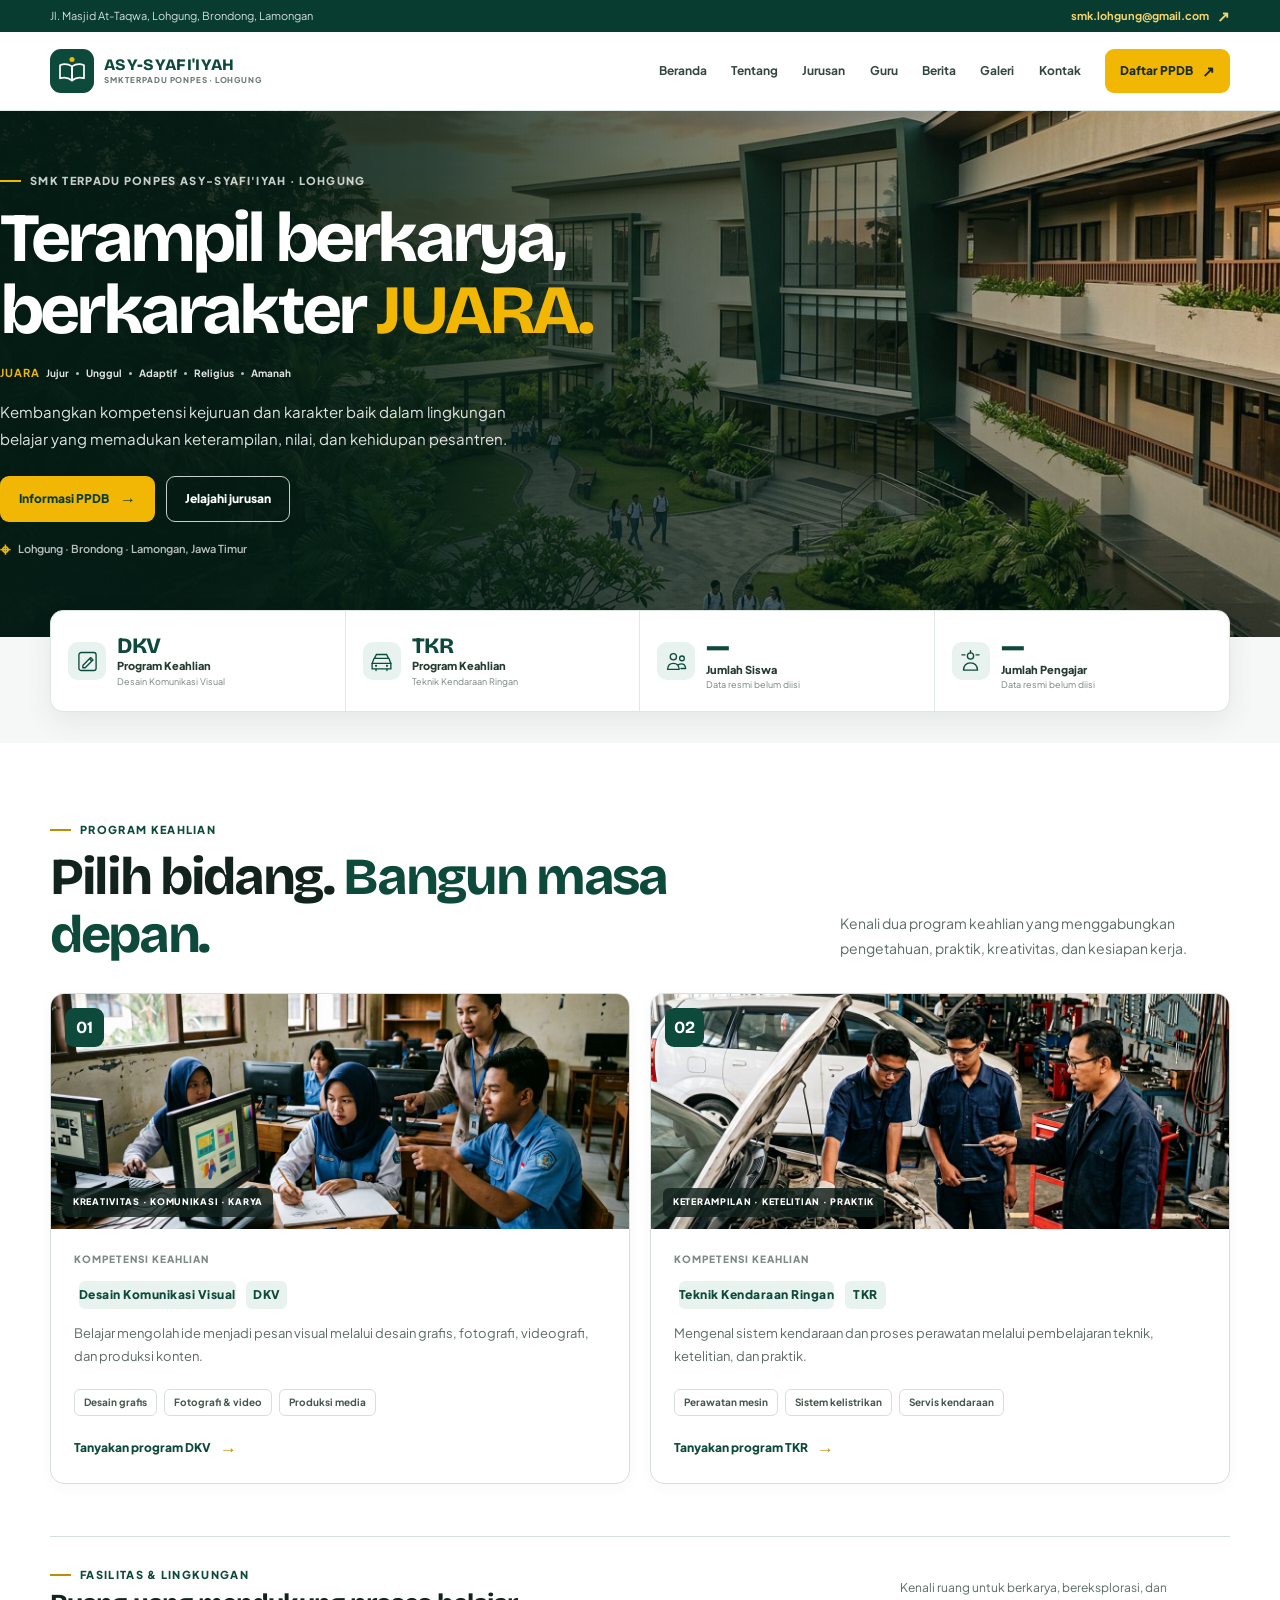
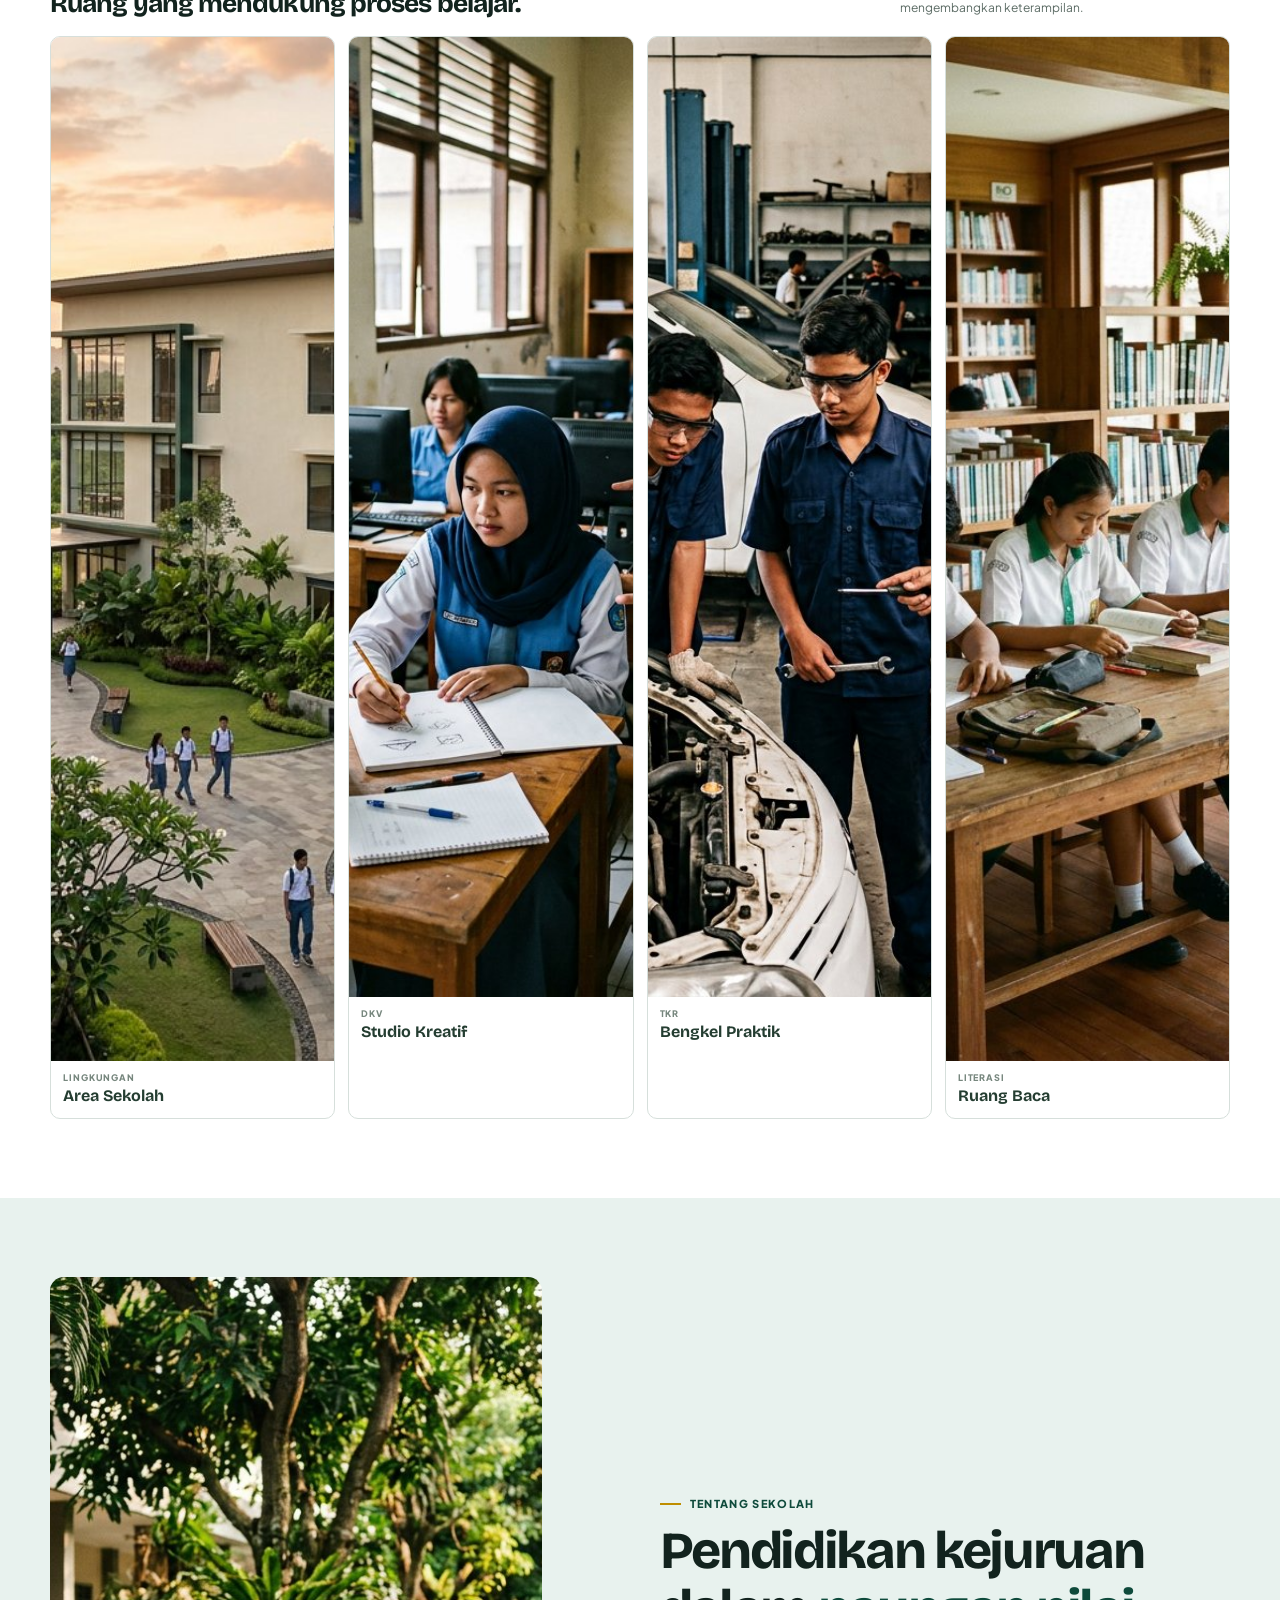
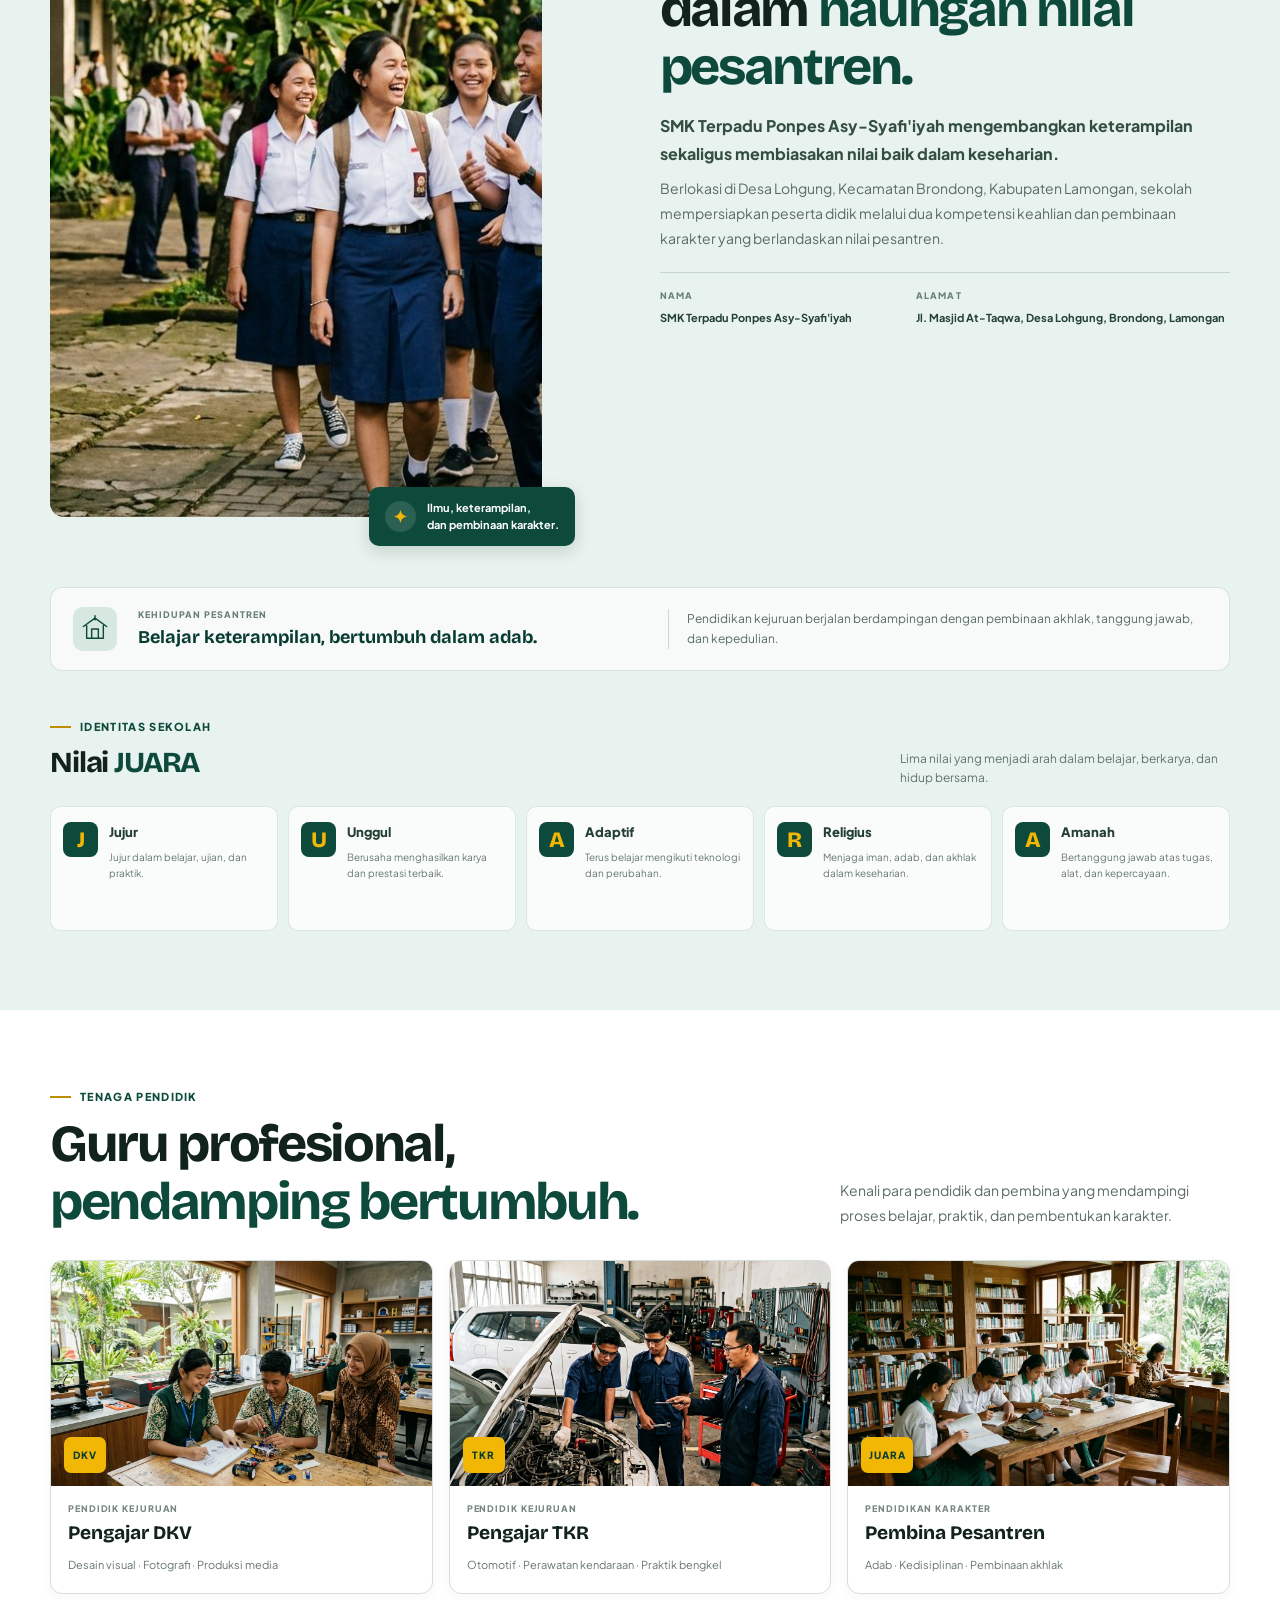
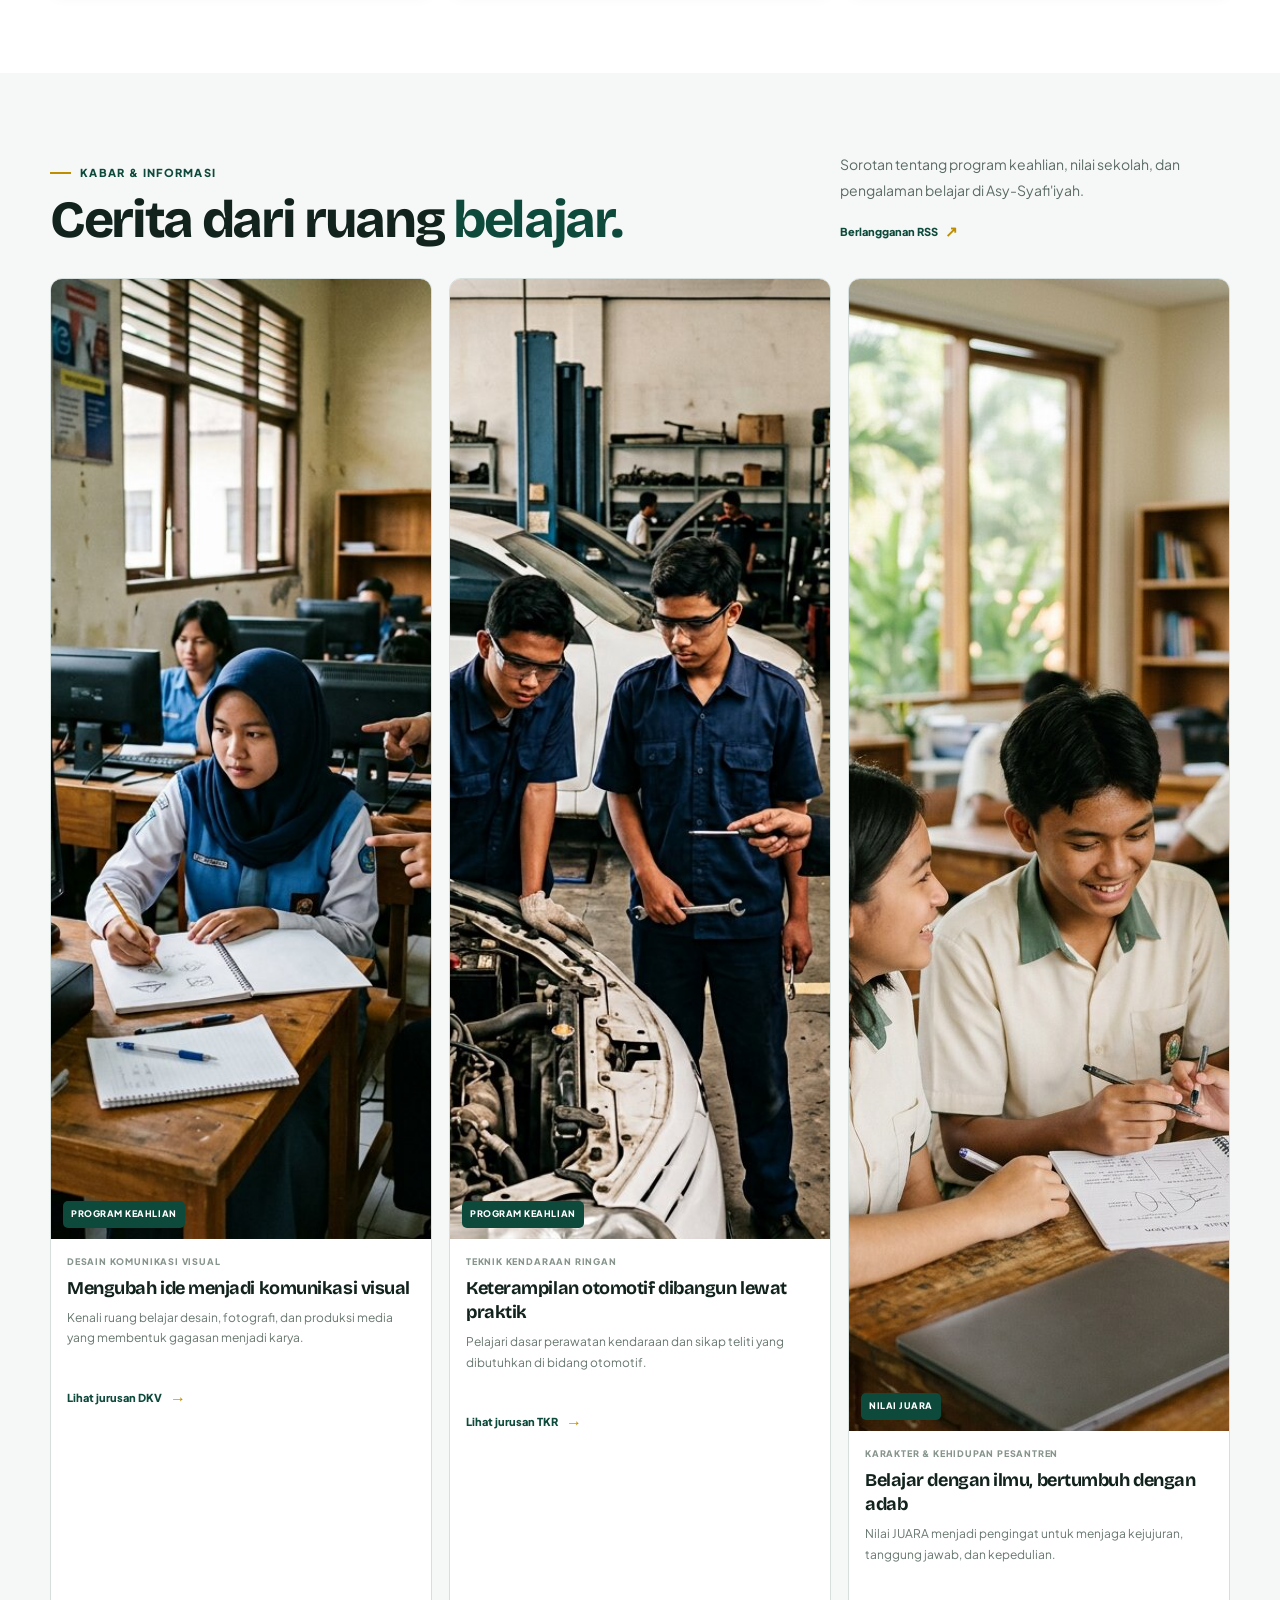
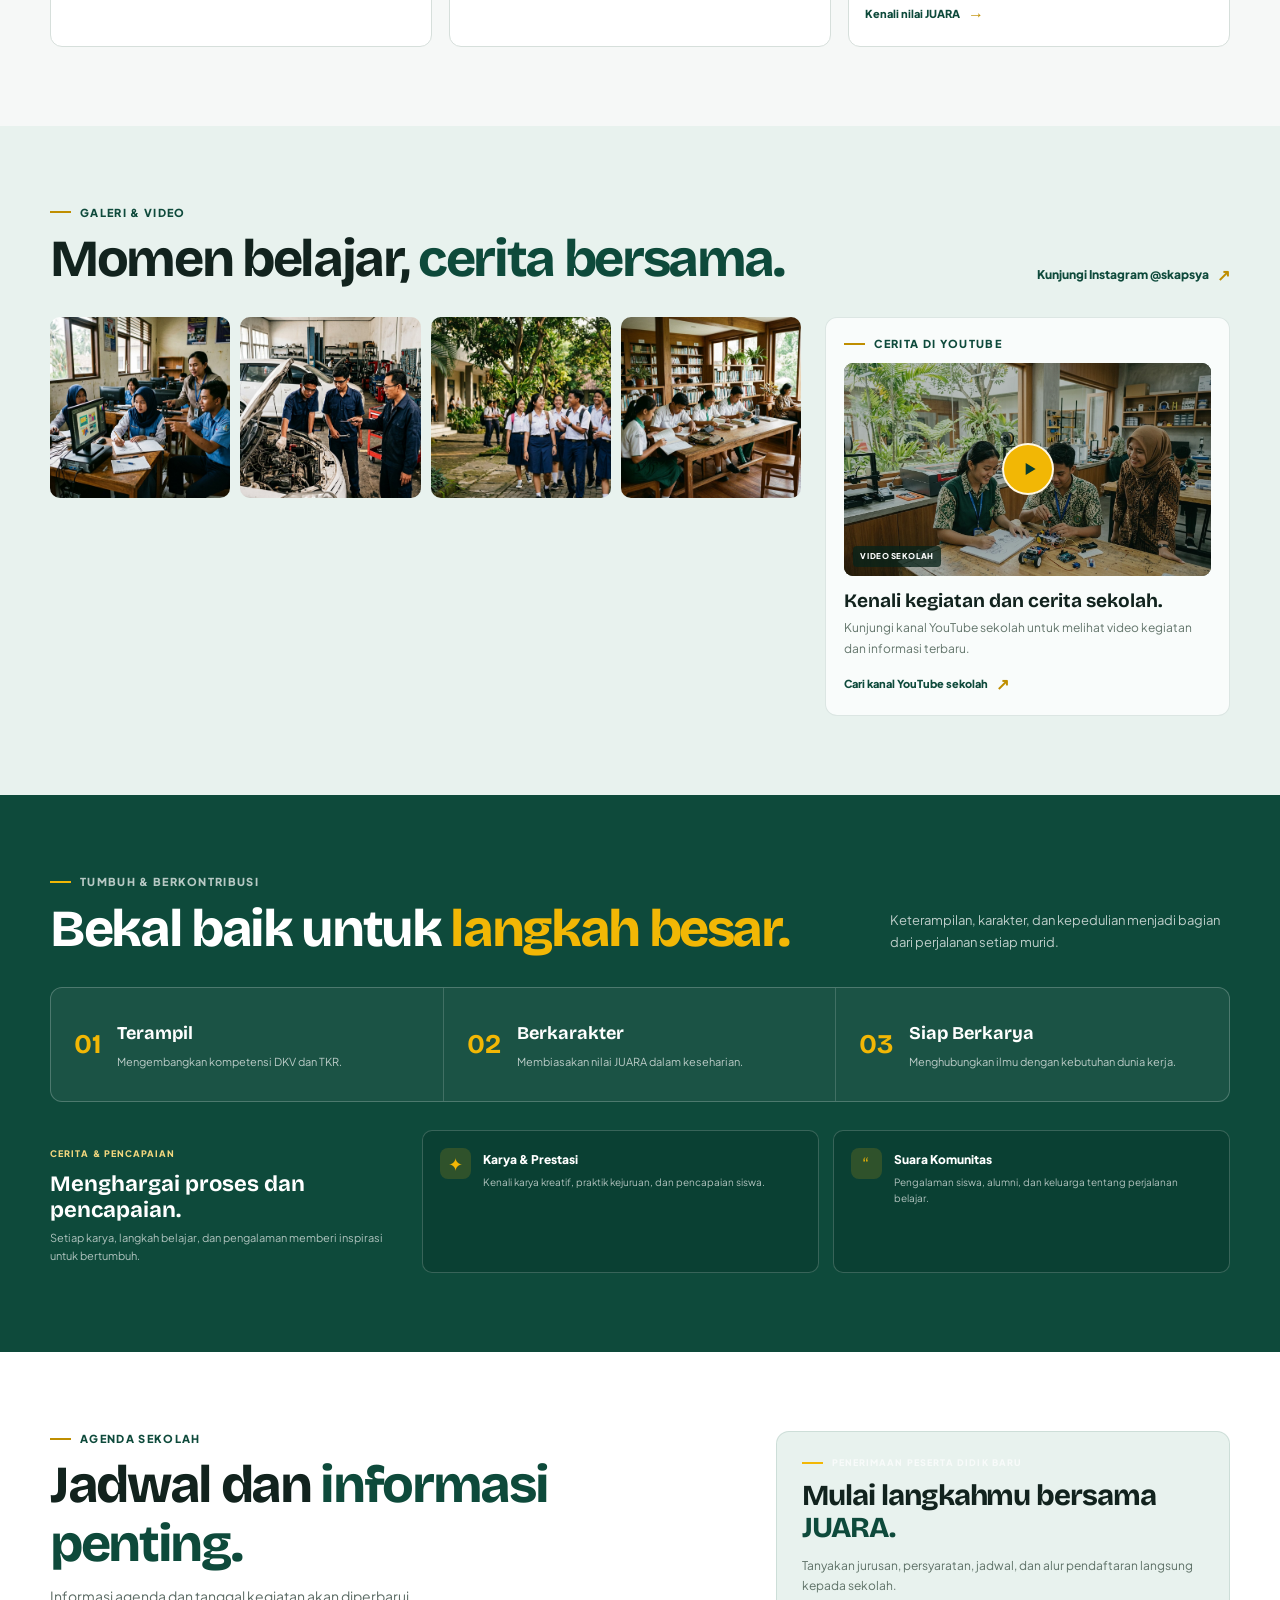
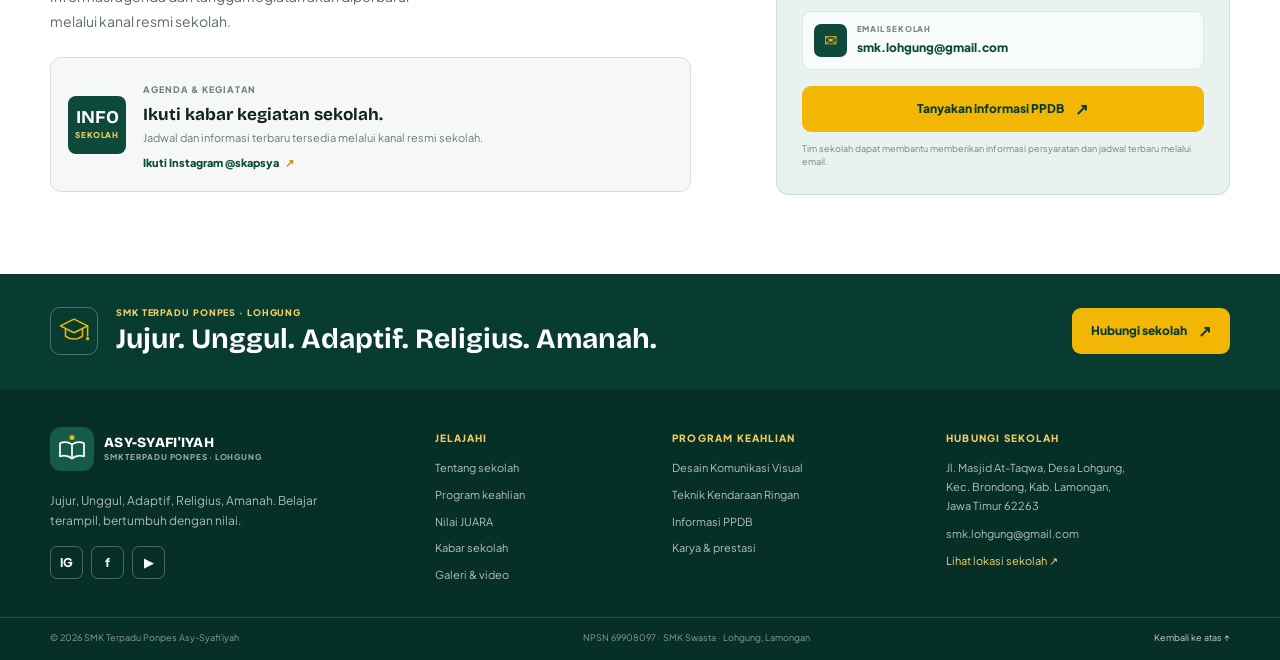
==== commit 4f5d5a14: "feat: add logo and school facts controls Co-authored-by: arena-agent <297053741+arena-agent@users.no" ====
--- a/index.html
+++ b/index.html
@@ -56,6 +56,7 @@
               <path d="M22 31.5V17.4c4.5-3 8.5-2.8 12-1.2v13.1c-4.2-1.4-8.1-1-12 2.2Z" stroke="#fff" stroke-width="1.7" stroke-linejoin="round" />
               <circle cx="22" cy="10.5" r="2.5" fill="#f2b705" />
             </svg>
+            <img class="brand-logo-image" data-cms-image="logo_image" src="[data-uri]" alt="" hidden>
           </span>
           <span class="brand-name"><strong data-cms="brand_short">ASY-SYAFI'IYAH</strong><span data-cms="brand_tagline">SMK TERPADU PONPES · LOHGUNG</span></span>
         </a>
@@ -97,13 +98,25 @@
         </div>
       </section>
 
-      <!-- 2. Strip identitas dan angka yang sudah tersedia -->
-      <section class="facts-section" aria-label="Identitas sekolah">
+      <!-- 2. Jurusan dan jumlah warga sekolah -->
+      <section class="facts-section" aria-label="Jurusan, siswa, dan tenaga pengajar">
         <div class="container facts-card">
-          <article class="fact-item"><span class="fact-value">2</span><div><strong>Program Keahlian</strong><small>DKV &amp; TKR</small></div></article>
-          <article class="fact-item"><span class="fact-value">5</span><div><strong>Nilai JUARA</strong><small>Jujur hingga Amanah</small></div></article>
-          <article class="fact-item"><span class="fact-value fact-npsn">69908097</span><div><strong>NPSN Sekolah</strong><small>Identitas resmi</small></div></article>
-          <article class="fact-item"><span class="fact-value fact-status">SMK</span><div><strong>Swasta · Terpadu Ponpes</strong><small>Lohgung, Lamongan</small></div></article>
+          <article class="fact-item">
+            <span class="fact-icon" aria-hidden="true"><svg viewBox="0 0 32 32" fill="none"><rect x="5" y="4.5" width="22" height="23" rx="3" stroke="currentColor" stroke-width="1.7"/><path d="m10 21 10-10 3 3-10 10h-3v-3Z" stroke="currentColor" stroke-width="1.7" stroke-linejoin="round"/><path d="m18.5 12.5 3 3" stroke="currentColor" stroke-width="1.7"/></svg></span>
+            <div class="fact-copy"><span class="fact-value fact-program" data-cms="fact_dkv_code">DKV</span><strong data-cms="fact_dkv_title">Program Keahlian</strong><small data-cms="fact_dkv_detail">Desain Komunikasi Visual</small></div>
+          </article>
+          <article class="fact-item">
+            <span class="fact-icon" aria-hidden="true"><svg viewBox="0 0 32 32" fill="none"><path d="M4 18.5 6.5 12h19l2.5 6.5v7H4v-7Z" stroke="currentColor" stroke-width="1.7" stroke-linejoin="round"/><path d="M7 12 9.5 7h13l2.5 5M4 18.5h24M9 25.5v2m14-2v2" stroke="currentColor" stroke-width="1.7" stroke-linecap="round"/><circle cx="9" cy="21.5" r="1.4" fill="currentColor"/><circle cx="23" cy="21.5" r="1.4" fill="currentColor"/></svg></span>
+            <div class="fact-copy"><span class="fact-value fact-program" data-cms="fact_tkr_code">TKR</span><strong data-cms="fact_tkr_title">Program Keahlian</strong><small data-cms="fact_tkr_detail">Teknik Kendaraan Ringan</small></div>
+          </article>
+          <article class="fact-item">
+            <span class="fact-icon" aria-hidden="true"><svg viewBox="0 0 32 32" fill="none"><circle cx="12" cy="10" r="4" stroke="currentColor" stroke-width="1.7"/><circle cx="23" cy="12" r="3" stroke="currentColor" stroke-width="1.7"/><path d="M4.5 26c.5-5 3-7.5 7.5-7.5s7 2.5 7.5 7.5H4.5Zm14-5.7c1-.9 2.2-1.3 3.8-1.3 3.3 0 5.1 2 5.4 6h-6" stroke="currentColor" stroke-width="1.7" stroke-linecap="round" stroke-linejoin="round"/></svg></span>
+            <div class="fact-copy"><span class="fact-value" data-cms="fact_student_count">—</span><strong data-cms="fact_student_title">Jumlah Siswa</strong><small data-cms="fact_student_detail">Data resmi belum diisi</small></div>
+          </article>
+          <article class="fact-item">
+            <span class="fact-icon" aria-hidden="true"><svg viewBox="0 0 32 32" fill="none"><circle cx="16" cy="9" r="4" stroke="currentColor" stroke-width="1.7"/><path d="M7 27c.4-6.2 3.4-9.3 9-9.3s8.6 3.1 9 9.3H7Z" stroke="currentColor" stroke-width="1.7" stroke-linejoin="round"/><path d="M5 7.5h4m14 0h4M16 2v3" stroke="currentColor" stroke-width="1.7" stroke-linecap="round"/></svg></span>
+            <div class="fact-copy"><span class="fact-value" data-cms="fact_teacher_count">—</span><strong data-cms="fact_teacher_title">Jumlah Pengajar</strong><small data-cms="fact_teacher_detail">Data resmi belum diisi</small></div>
+          </article>
         </div>
       </section>
 
@@ -319,7 +332,7 @@
         <div class="container footer-grid">
           <div class="footer-about">
             <a class="brand footer-brand" href="#home" aria-label="Kembali ke beranda SMK Asy-Syafi'iyah">
-              <span class="brand-mark" aria-hidden="true"><svg viewBox="0 0 44 44" fill="none"><rect width="44" height="44" rx="11" fill="currentColor"/><path d="M22 31.5V17.4c-4.5-3-8.5-2.8-12-1.2v13.1c4.2-1.4 8.1-1 12 2.2Zm0 0V17.4c4.5-3 8.5-2.8 12-1.2v13.1c-4.2-1.4-8.1-1-12 2.2Z" stroke="#fff" stroke-width="1.7" stroke-linejoin="round"/><circle cx="22" cy="10.5" r="2.5" fill="#f2b705"/></svg></span>
+              <span class="brand-mark" aria-hidden="true"><svg viewBox="0 0 44 44" fill="none"><rect width="44" height="44" rx="11" fill="currentColor"/><path d="M22 31.5V17.4c-4.5-3-8.5-2.8-12-1.2v13.1c4.2-1.4 8.1-1 12 2.2Zm0 0V17.4c4.5-3 8.5-2.8 12-1.2v13.1c-4.2-1.4-8.1-1-12 2.2Z" stroke="#fff" stroke-width="1.7" stroke-linejoin="round"/><circle cx="22" cy="10.5" r="2.5" fill="#f2b705"/></svg><img class="brand-logo-image" data-cms-image="logo_image" src="[data-uri]" alt="" hidden></span>
               <span class="brand-name"><strong data-cms="brand_short">ASY-SYAFI'IYAH</strong><span data-cms="brand_tagline">SMK TERPADU PONPES · LOHGUNG</span></span>
             </a>
             <p>Jujur, Unggul, Adaptif, Religius, Amanah. Belajar terampil, bertumbuh dengan nilai.</p>
--- a/styles.css
+++ b/styles.css
@@ -64,8 +64,12 @@
 .site-header { position: sticky; z-index: 50; top: 0; border-bottom: 1px solid rgba(14,74,59,.12); background: rgba(255,255,255,.97); backdrop-filter: blur(10px); }
 .header-inner { min-height: 78px; display: flex; align-items: center; justify-content: space-between; gap: 25px; }
 .brand { display: inline-flex; align-items: center; gap: 10px; flex: 0 0 auto; }
-.brand-mark { width: 44px; height: 44px; color: var(--green); }
+.brand-mark { position: relative; width: 44px; height: 44px; flex: 0 0 44px; color: var(--green); }
 .brand-mark svg { width: 100%; height: 100%; }
+.brand-mark.has-logo { background: transparent; color: transparent; }
+.brand-mark.has-logo svg { display: none; }
+.brand-logo-image { position: absolute; inset: 0; width: 100%; height: 100%; object-fit: contain; }
+.brand-logo-image[hidden] { display: none; }
 .brand-name { display: flex; flex-direction: column; gap: 2px; }
 .brand-name strong { color: var(--green); font-family: "Bricolage Grotesque", sans-serif; font-size: 16px; font-weight: 800; line-height: 1.1; letter-spacing: .02em; }
 .brand-name > span { color: #66776f; font-size: 8px; font-weight: 750; line-height: 1.2; letter-spacing: .1em; white-space: nowrap; }
@@ -112,14 +116,15 @@
 
 .facts-section { position: relative; z-index: 2; margin-top: -27px; padding-bottom: 31px; }
 .facts-card { min-height: 102px; display: grid; grid-template-columns: repeat(4, minmax(0, 1fr)); border: 1px solid #dce7e1; border-radius: 13px; background: #fff; box-shadow: var(--shadow); }
-.fact-item { min-width: 0; display: flex; align-items: center; gap: 13px; padding: 16px 21px; border-right: 1px solid #e2e9e5; }
+.fact-item { min-width: 0; display: flex; align-items: center; gap: 11px; padding: 14px 17px; border-right: 1px solid #e2e9e5; }
 .fact-item:last-child { border-right: 0; }
-.fact-value { flex: 0 0 auto; color: var(--green); font-family: "Bricolage Grotesque", sans-serif; font-size: 35px; font-weight: 750; line-height: 1; letter-spacing: -.05em; }
-.fact-npsn { font-size: 22px; letter-spacing: -.035em; }
-.fact-status { font-size: 26px; }
-.fact-item > div { display: flex; flex-direction: column; gap: 3px; }
-.fact-item strong { color: #253c31; font-size: 12px; line-height: 1.35; font-weight: 800; }
-.fact-item small { color: #75847c; font-size: 10px; line-height: 1.35; }
+.fact-icon { width: 38px; height: 38px; flex: 0 0 38px; display: grid; place-items: center; border-radius: 10px; background: var(--green-soft); color: var(--green); }
+.fact-icon svg { width: 25px; height: 25px; }
+.fact-copy { min-width: 0; display: flex; flex-direction: column; gap: 2px; }
+.fact-value { color: var(--green); font-family: "Bricolage Grotesque", sans-serif; font-size: 29px; font-weight: 780; line-height: 1; letter-spacing: -.045em; }
+.fact-value.fact-program { font-size: 22px; letter-spacing: -.015em; }
+.fact-copy strong { color: #253c31; font-size: 11px; line-height: 1.3; font-weight: 800; }
+.fact-copy small { color: #75847c; font-size: 9px; line-height: 1.35; }
 
 .cms-hidden { display: none !important; }
 .section-space { padding-block: 79px; }
@@ -344,9 +349,13 @@
   .primary-navigation { gap: 12px; }
   .nav-link { font-size: 11px; }
   .header-cta { padding-inline: 11px; font-size: 11px; }
-  .fact-item { gap: 10px; padding-inline: 14px; }
-  .fact-item strong { font-size: 11px; }
-  .fact-npsn { font-size: 19px; }
+  .fact-item { gap: 8px; padding-inline: 11px; }
+  .fact-icon { width: 34px; height: 34px; flex-basis: 34px; border-radius: 9px; }
+  .fact-icon svg { width: 22px; height: 22px; }
+  .fact-value { font-size: 25px; }
+  .fact-value.fact-program { font-size: 19px; }
+  .fact-copy strong { font-size: 10px; }
+  .fact-copy small { font-size: 8px; }
   .values-grid { gap: 8px; }
   .value-card { flex-direction: column; gap: 8px; min-height: 145px; }
   .major-image { height: 210px; }
@@ -374,7 +383,7 @@
   .hero-description { font-size: 14px; }
   .hero-location { font-size: 10px; }
   .facts-card { grid-template-columns: repeat(2, minmax(0, 1fr)); }
-  .fact-item { min-height: 77px; border-bottom: 1px solid #e2e9e5; }
+  .fact-item { min-height: 80px; border-bottom: 1px solid #e2e9e5; }
   .fact-item:nth-child(2) { border-right: 0; }
   .fact-item:nth-child(3), .fact-item:nth-child(4) { border-bottom: 0; }
   .section-space { padding-block: 61px; }
@@ -432,7 +441,7 @@
   .topbar-inner > a { max-width: 45%; justify-content: flex-end; text-align: right; font-size: 9px; }
   .header-inner { min-height: 66px; }
   .brand { gap: 8px; }
-  .brand-mark { width: 38px; height: 38px; }
+  .brand-mark { width: 38px; height: 38px; flex-basis: 38px; }
   .brand-name strong { font-size: 14px; }
   .brand-name > span { font-size: 6.5px; }
   .primary-navigation { inset: 100px 0 0; padding-inline: 19px; }
@@ -448,12 +457,13 @@
   .hero-location { margin-top: 15px; font-size: 11px; }
   .facts-section { margin-top: -27px; padding-bottom: 22px; background: transparent; }
   .facts-card { width: 100%; border-radius: 12px; box-shadow: var(--shadow); }
-  .fact-item { min-height: 79px; padding-inline: 16px; }
-  .fact-value { font-size: 33px; }
-  .fact-npsn { font-size: 19px; }
-  .fact-status { font-size: 23px; }
-  .fact-item strong { font-size: 11px; }
-  .fact-item small { font-size: 9px; }
+  .fact-item { min-height: 82px; gap: 8px; padding: 10px 9px; }
+  .fact-icon { width: 30px; height: 30px; flex-basis: 30px; border-radius: 8px; }
+  .fact-icon svg { width: 20px; height: 20px; }
+  .fact-value { font-size: 25px; }
+  .fact-value.fact-program { font-size: 18px; }
+  .fact-copy strong { font-size: 9px; }
+  .fact-copy small { font-size: 8px; }
   .section-space { padding-block: 50px; }
   .section-heading-row { display: block; margin-bottom: 21px; }
   .section-title { font-size: clamp(33px, 8.5vw, 43px); }
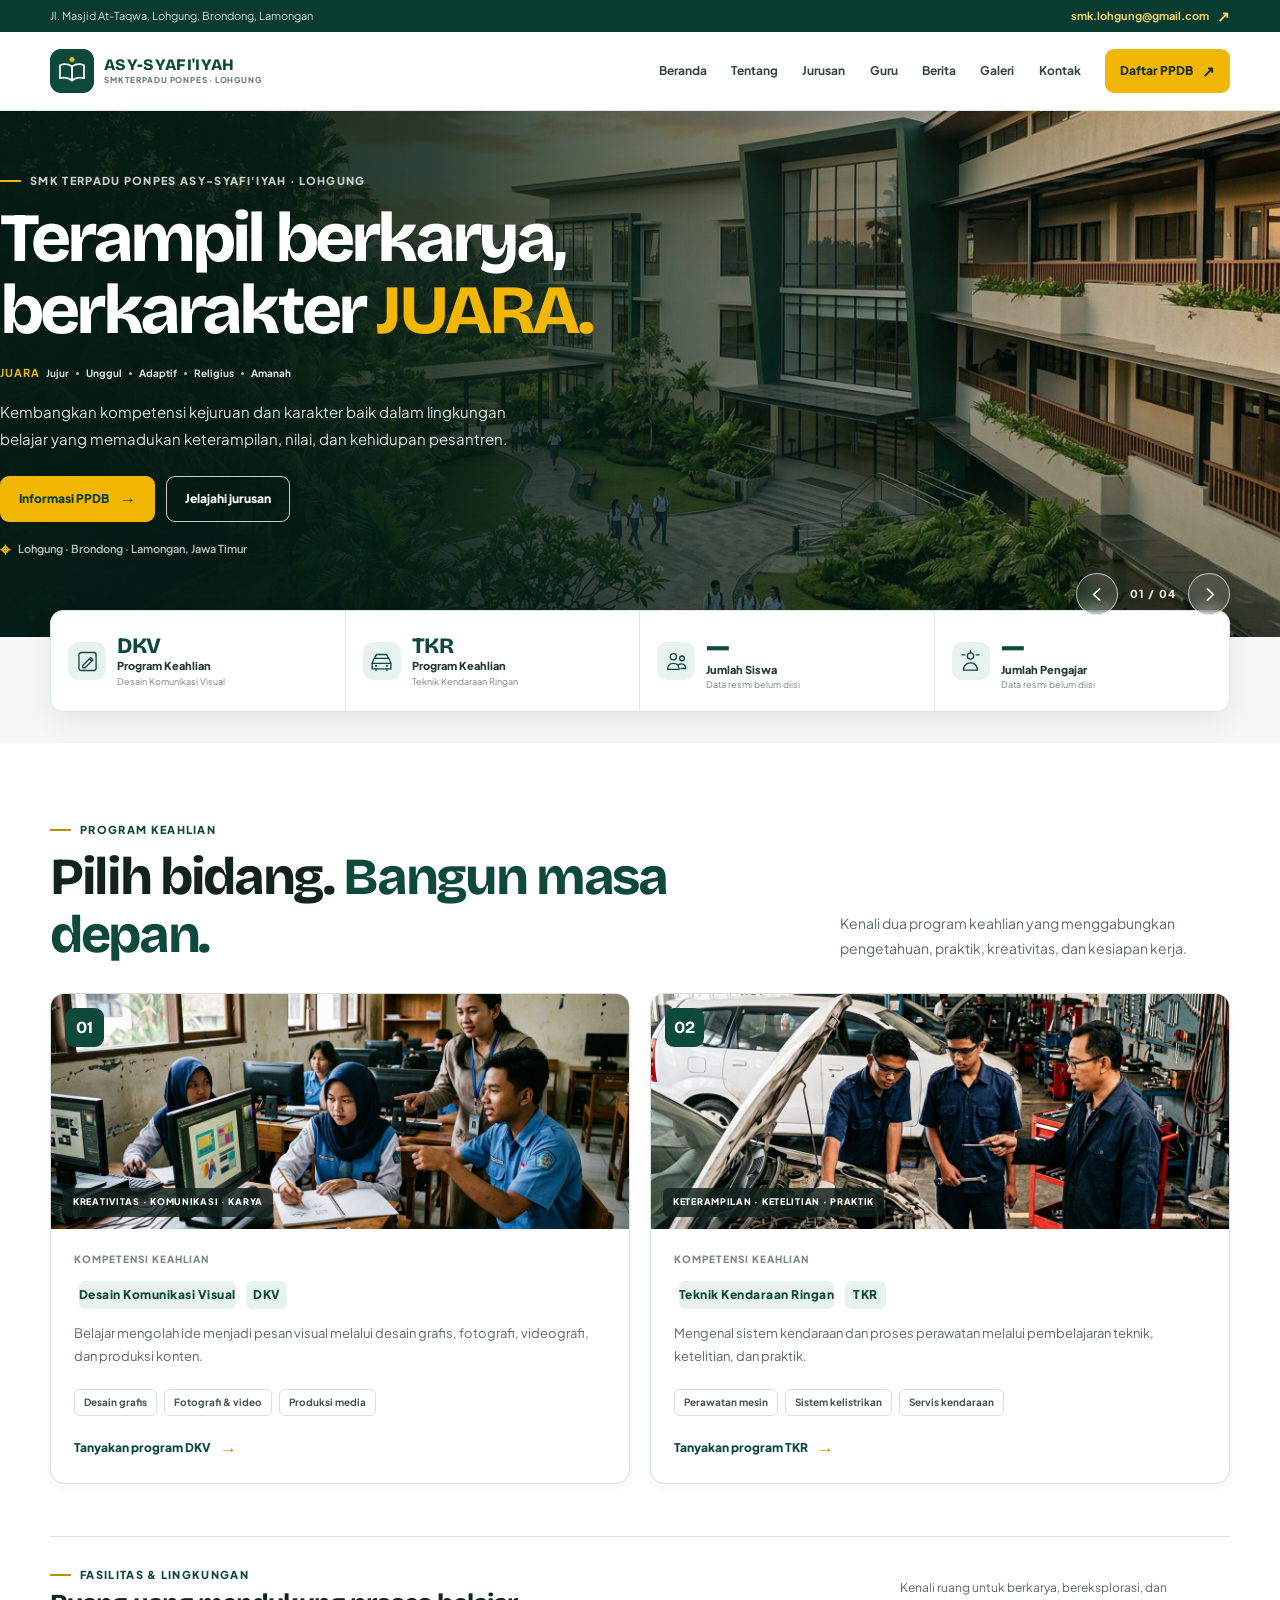
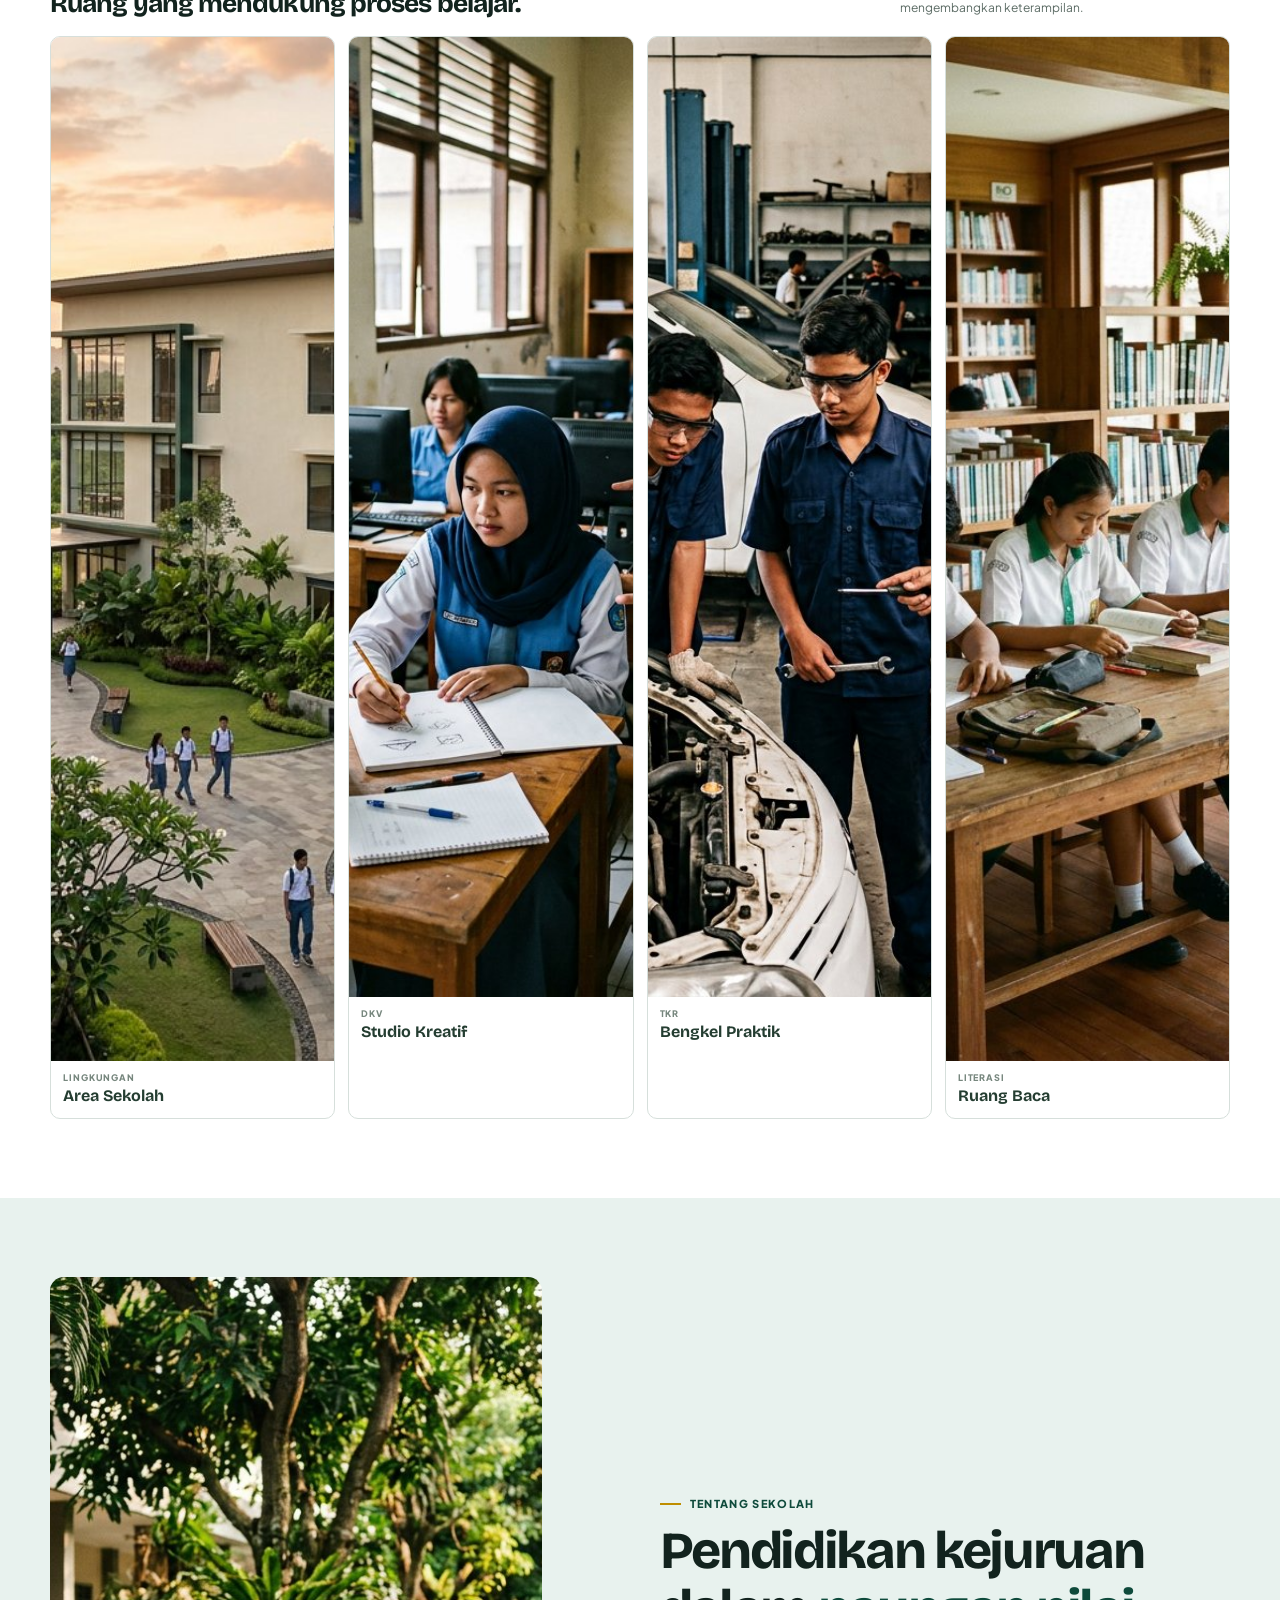
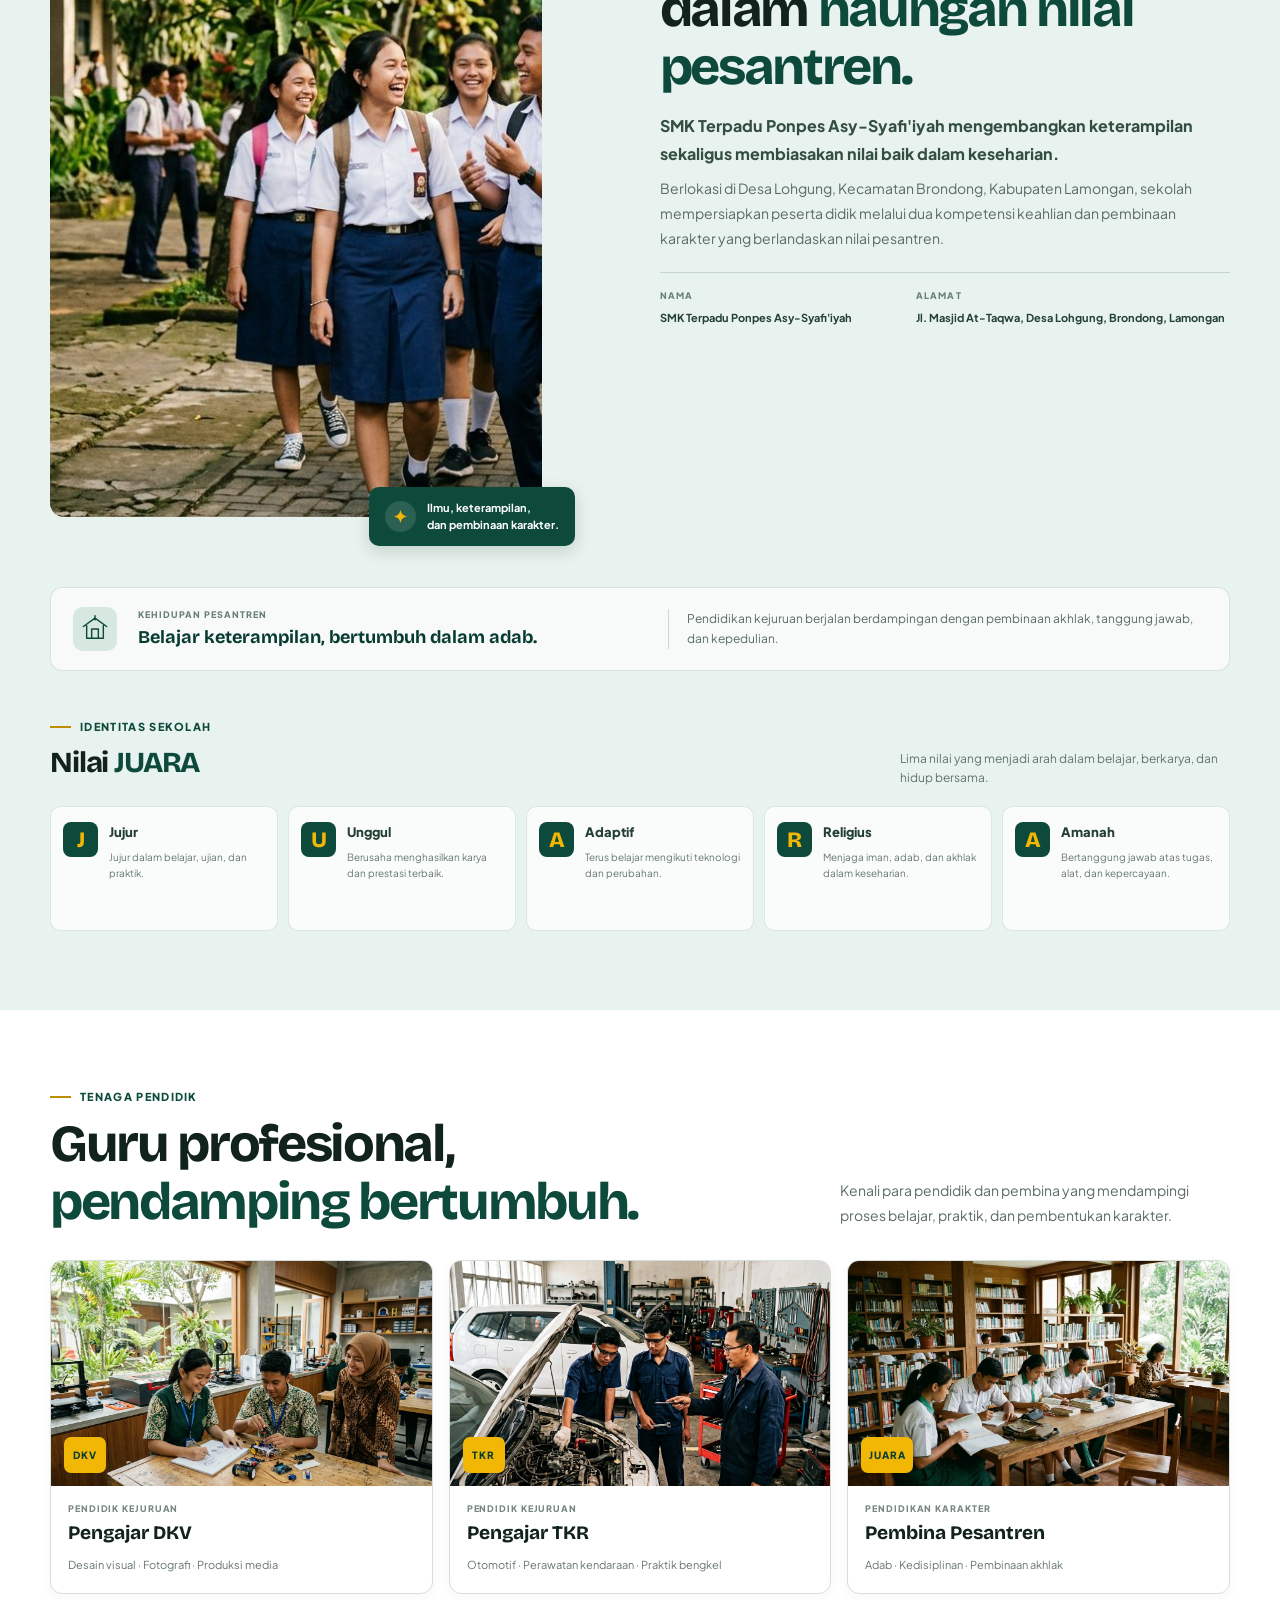
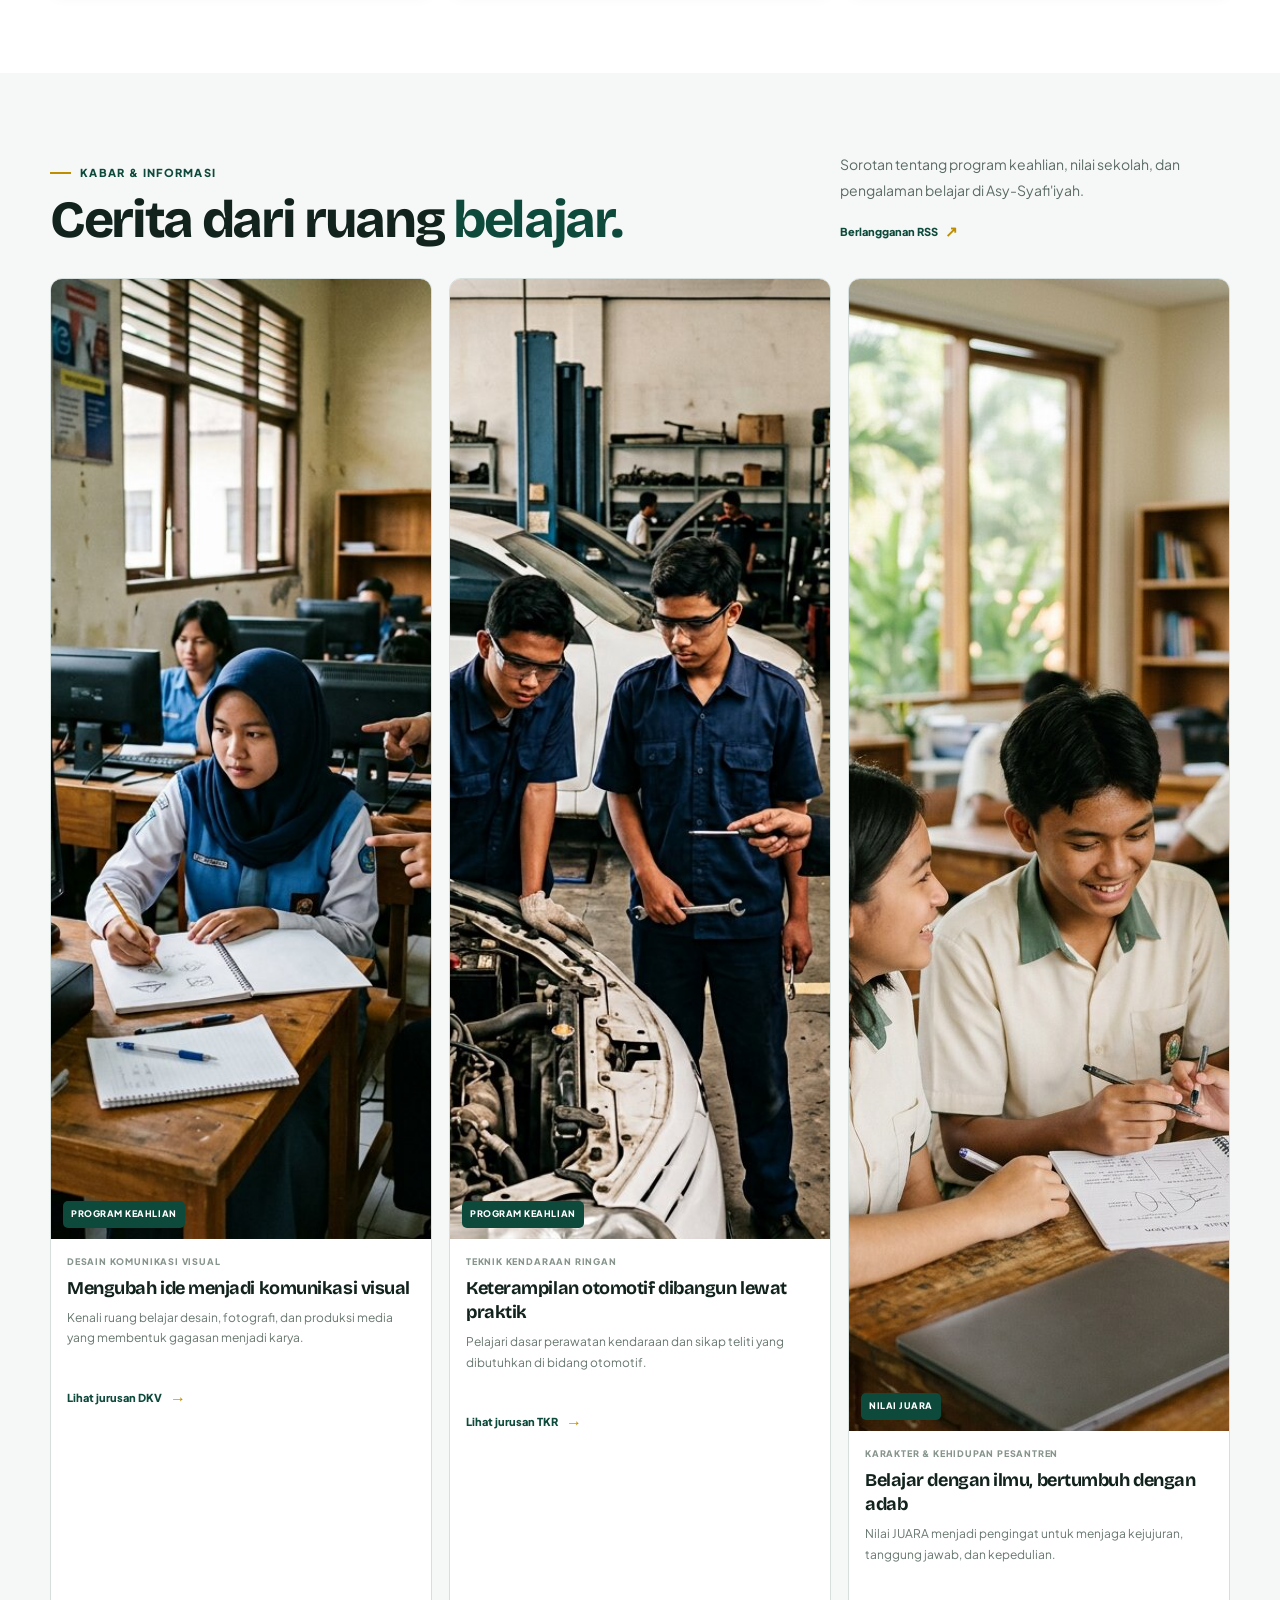
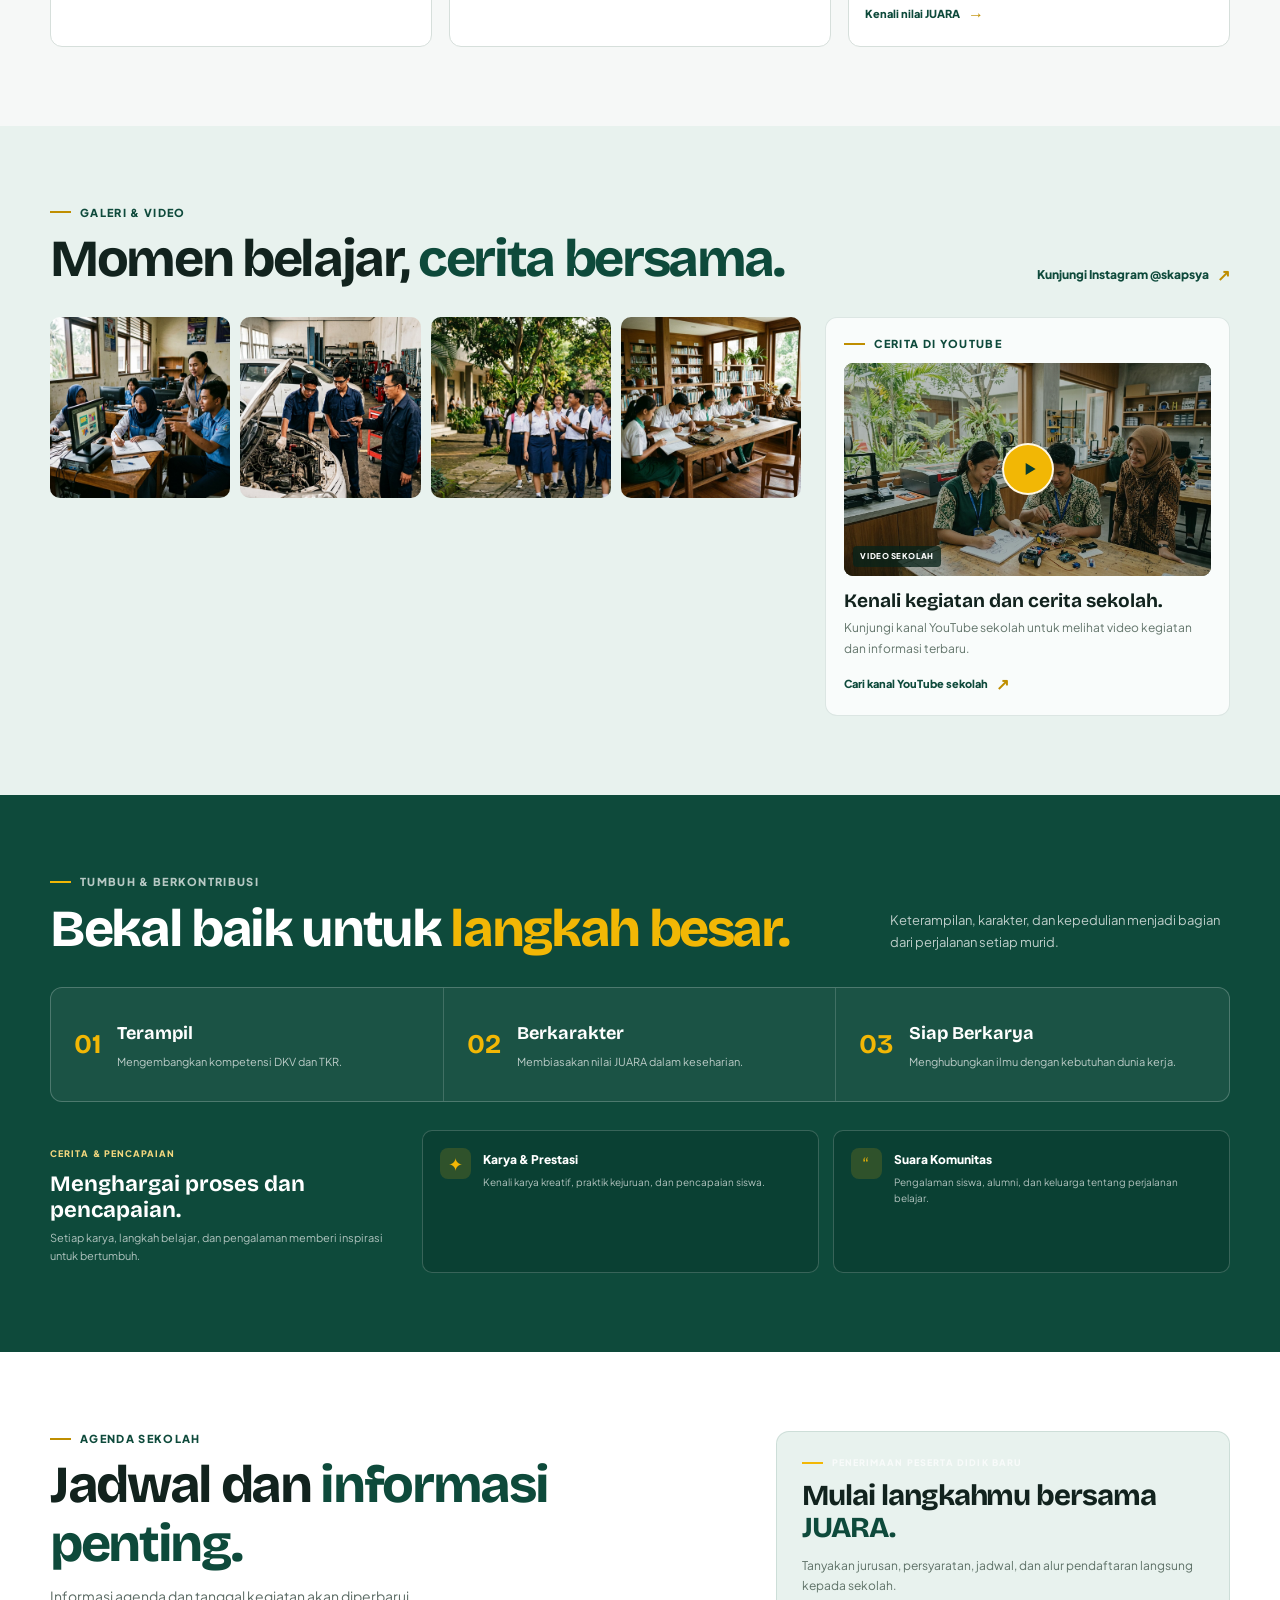
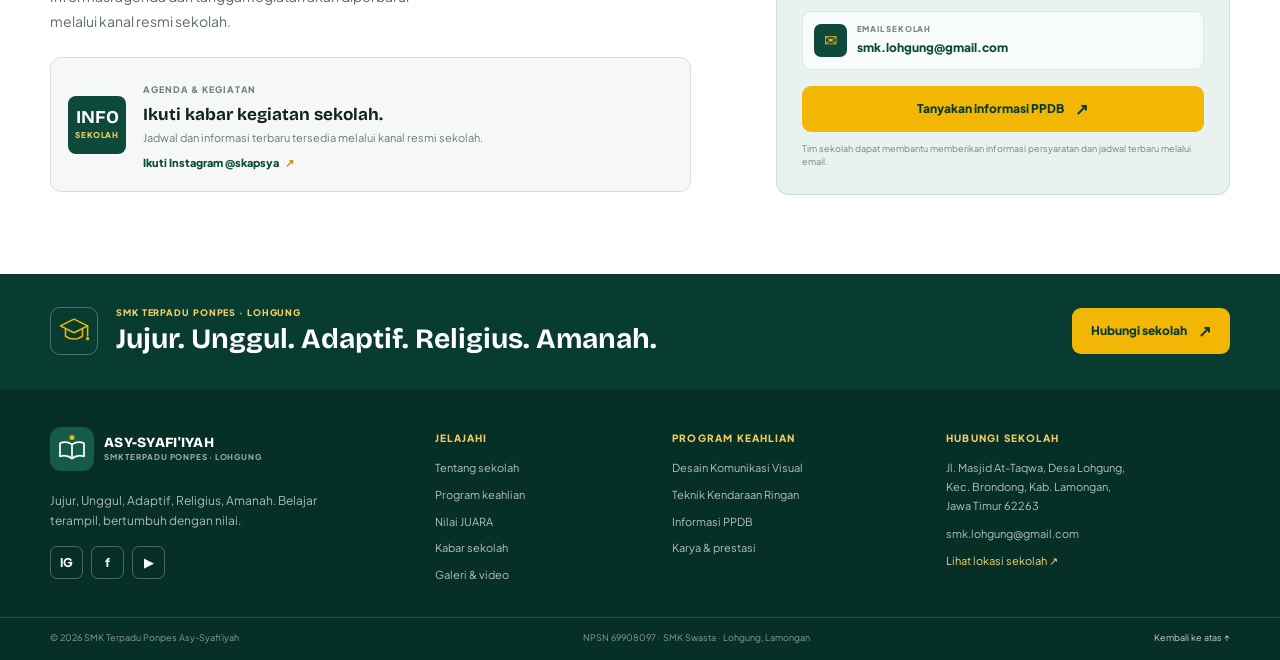
==== commit 70296eb3: "feat: add hero slideshow with cPanel image controls Co-authored-by: arena-agent <297053741+arena-age" ====
--- a/index.html
+++ b/index.html
@@ -80,8 +80,13 @@
 
     <main id="konten">
       <!-- 1. Hero -->
-      <section class="hero-section" aria-labelledby="hero-title">
-        <img class="hero-background" data-cms-image="hero_image" src="public/images/kampus-hero.jpg" alt="" aria-hidden="true" width="1536" height="1024" fetchpriority="high">
+      <section class="hero-section" aria-labelledby="hero-title" data-hero-slideshow>
+        <div class="hero-slides" aria-hidden="true">
+          <img class="hero-background is-active" data-hero-slide data-cms-image="hero_image" src="public/images/kampus-hero.jpg" alt="" width="1536" height="1024" fetchpriority="high">
+          <img class="hero-background" data-hero-slide data-hero-src="public/images/kehidupan-sekolah.jpg" data-cms-image="hero_image_2" src="[data-uri]" alt="" width="1264" height="840">
+          <img class="hero-background" data-hero-slide data-hero-src="public/images/dkv-studio.jpg" data-cms-image="hero_image_3" src="[data-uri]" alt="" width="1280" height="960">
+          <img class="hero-background" data-hero-slide data-hero-src="public/images/tkr-workshop.jpg" data-cms-image="hero_image_4" src="[data-uri]" alt="" width="1280" height="960">
+        </div>
         <div class="hero-overlay" aria-hidden="true"></div>
         <div class="container hero-grid">
           <div class="hero-copy">
@@ -95,6 +100,16 @@
             </div>
             <p class="hero-location"><span class="location-pin" aria-hidden="true">⌖</span> <span data-cms="location_text">Lohgung · Brondong · Lamongan, Jawa Timur</span></p>
           </div>
+        </div>
+        <div class="hero-slider-controls" data-hero-controls role="group" aria-label="Navigasi gambar banner" hidden>
+          <button class="hero-arrow" type="button" data-hero-prev aria-label="Tampilkan gambar sebelumnya">
+            <svg viewBox="0 0 24 24" fill="none" aria-hidden="true"><path d="m14.5 5.5-7 6.5 7 6.5" stroke="currentColor" stroke-width="1.8" stroke-linecap="round" stroke-linejoin="round"/></svg>
+          </button>
+          <span class="hero-slide-count" aria-hidden="true"><span data-hero-current>01</span><span> / </span><span data-hero-total>04</span></span>
+          <span class="sr-only" data-hero-status aria-live="polite" aria-atomic="true">Gambar 1 dari 4</span>
+          <button class="hero-arrow" type="button" data-hero-next aria-label="Tampilkan gambar berikutnya">
+            <svg viewBox="0 0 24 24" fill="none" aria-hidden="true"><path d="m9.5 5.5 7 6.5-7 6.5" stroke="currentColor" stroke-width="1.8" stroke-linecap="round" stroke-linejoin="round"/></svg>
+          </button>
         </div>
       </section>
 
--- a/styles.css
+++ b/styles.css
@@ -52,6 +52,7 @@
 ::selection { color: var(--green-dark); background: #f8dfa0; }
 
 .container { width: min(var(--container), calc(100% - 56px)); margin-inline: auto; }
+.sr-only { position: absolute; width: 1px; height: 1px; padding: 0; margin: -1px; overflow: hidden; clip: rect(0, 0, 0, 0); white-space: nowrap; border: 0; }
 .skip-link { position: fixed; z-index: 1000; top: 10px; left: 10px; padding: 10px 14px; transform: translateY(-150%); border-radius: 8px; background: var(--gold); color: var(--green-dark); font-weight: 800; }
 .skip-link:focus { transform: translateY(0); }
 :focus-visible { outline: 3px solid var(--gold-dark); outline-offset: 3px; }
@@ -83,10 +84,19 @@
 .menu-toggle { display: none; }
 
 .hero-section { position: relative; min-height: 485px; display: flex; align-items: center; overflow: hidden; padding: 62px 0 79px; background: var(--green-dark); color: #fff; }
-.hero-background, .hero-overlay { position: absolute; inset: 0; width: 100%; height: 100%; }
-.hero-background { object-fit: cover; object-position: center 52%; }
-.hero-overlay { background: linear-gradient(90deg, rgba(4, 30, 22, .91) 0%, rgba(4, 30, 22, .82) 34%, rgba(4, 30, 22, .42) 66%, rgba(4, 30, 22, .13) 100%), linear-gradient(0deg, rgba(3, 27, 19, .34), transparent 48%); }
-.hero-grid { position: relative; z-index: 1; width: 100%; display: flex; align-items: center; }
+.hero-slides, .hero-overlay { position: absolute; inset: 0; }
+.hero-slides { overflow: hidden; }
+.hero-background { position: absolute; inset: 0; width: 100%; height: 100%; object-fit: cover; object-position: center 52%; opacity: 0; transform: scale(1.025); transition: opacity .45s ease, transform 4s ease; }
+.hero-background.is-active { opacity: 1; transform: scale(1); }
+.hero-overlay { z-index: 1; pointer-events: none; background: linear-gradient(90deg, rgba(4, 30, 22, .91) 0%, rgba(4, 30, 22, .82) 34%, rgba(4, 30, 22, .42) 66%, rgba(4, 30, 22, .13) 100%), linear-gradient(0deg, rgba(3, 27, 19, .34), transparent 48%); }
+.hero-grid { position: relative; z-index: 2; width: 100%; display: flex; align-items: center; }
+.hero-slider-controls { position: absolute; z-index: 3; bottom: 22px; left: 50%; width: min(var(--container), calc(100% - 56px)); display: flex; align-items: center; justify-content: flex-end; gap: 11px; transform: translateX(-50%); }
+.hero-slider-controls[hidden] { display: none; }
+.hero-arrow { width: 42px; height: 42px; display: grid; flex: 0 0 auto; place-items: center; border: 1px solid rgba(255,255,255,.65); border-radius: 50%; background: rgba(255,255,255,.12); color: #fff; cursor: pointer; backdrop-filter: blur(8px); transition: background .18s ease, border-color .18s ease, color .18s ease, transform .18s ease; }
+.hero-arrow:hover { transform: translateY(-1px); border-color: var(--gold); background: var(--gold); color: var(--green-dark); }
+.hero-arrow:active { transform: scale(.96); }
+.hero-arrow svg { width: 21px; height: 21px; }
+.hero-slide-count { min-width: 48px; color: rgba(255,255,255,.9); font-size: 11px; font-weight: 800; letter-spacing: .1em; text-align: center; text-shadow: 0 1px 5px rgba(0,0,0,.35); }
 .hero-copy { max-width: 650px; }
 .eyebrow, .section-label { display: flex; align-items: center; gap: 9px; margin: 0 0 15px; color: var(--green); font-size: 11px; line-height: 1.4; font-weight: 800; letter-spacing: .12em; }
 .eyebrow-rule, .section-label > span { width: 21px; height: 2px; flex: 0 0 auto; background: var(--gold-dark); }
@@ -378,6 +388,8 @@
   .header-cta { min-height: 48px; justify-content: center; margin-top: 15px; font-size: 12px; }
   .hero-section { min-height: 470px; padding-block: 49px 70px; }
   .hero-grid { display: flex; }
+  .hero-slider-controls { bottom: 17px; width: calc(100% - 40px); gap: 9px; }
+  .hero-arrow { width: 40px; height: 40px; }
   .hero-copy h1 { font-size: clamp(40px, 6vw, 55px); }
   .hero-tagline { gap: 5px; font-size: 9px; }
   .hero-description { font-size: 14px; }
@@ -447,6 +459,10 @@
   .primary-navigation { inset: 100px 0 0; padding-inline: 19px; }
   .hero-section { min-height: 0; padding-block: 42px 65px; }
   .hero-grid { display: flex; }
+  .hero-slider-controls { bottom: 14px; width: calc(100% - 34px); gap: 7px; }
+  .hero-arrow { width: 36px; height: 36px; }
+  .hero-arrow svg { width: 19px; height: 19px; }
+  .hero-slide-count { min-width: 42px; font-size: 10px; }
   .hero-copy { max-width: 520px; }
   .eyebrow, .section-label { font-size: 10px; }
   .hero-copy h1 { font-size: clamp(39px, 10vw, 54px); }
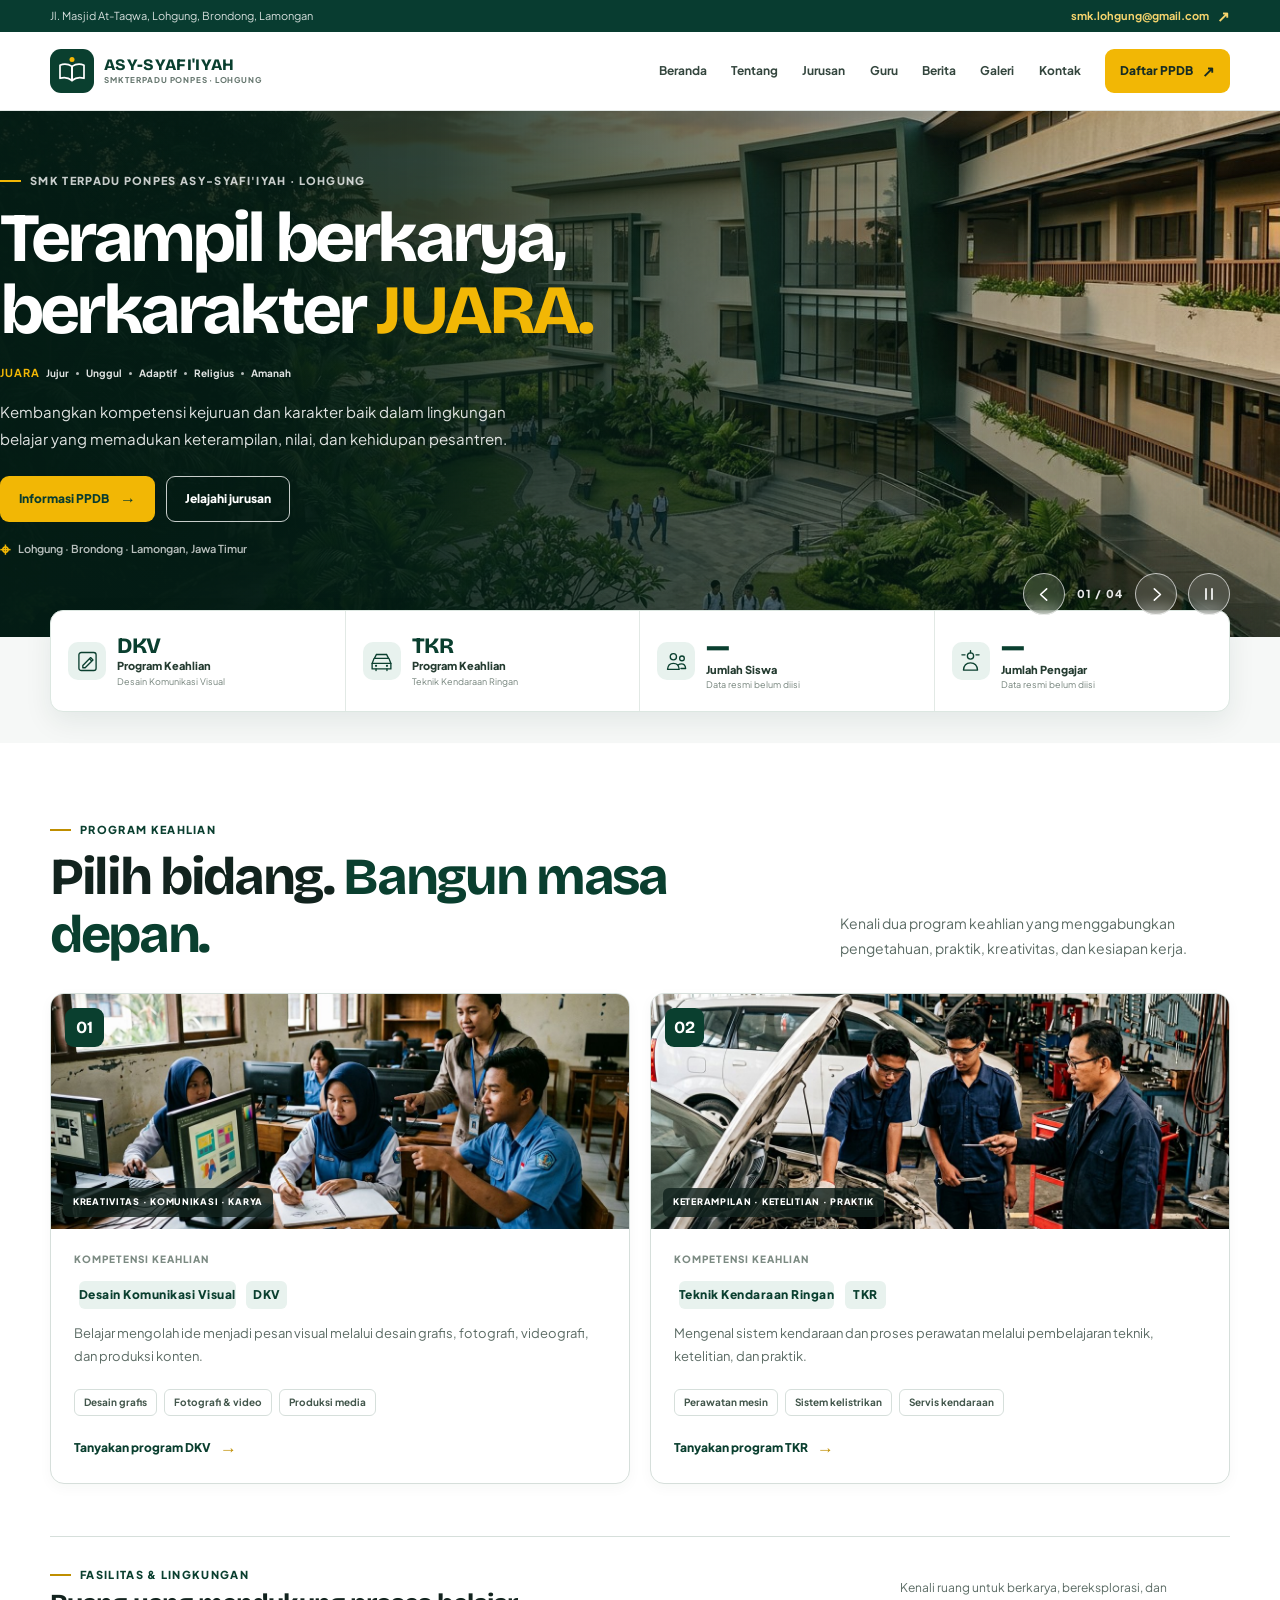
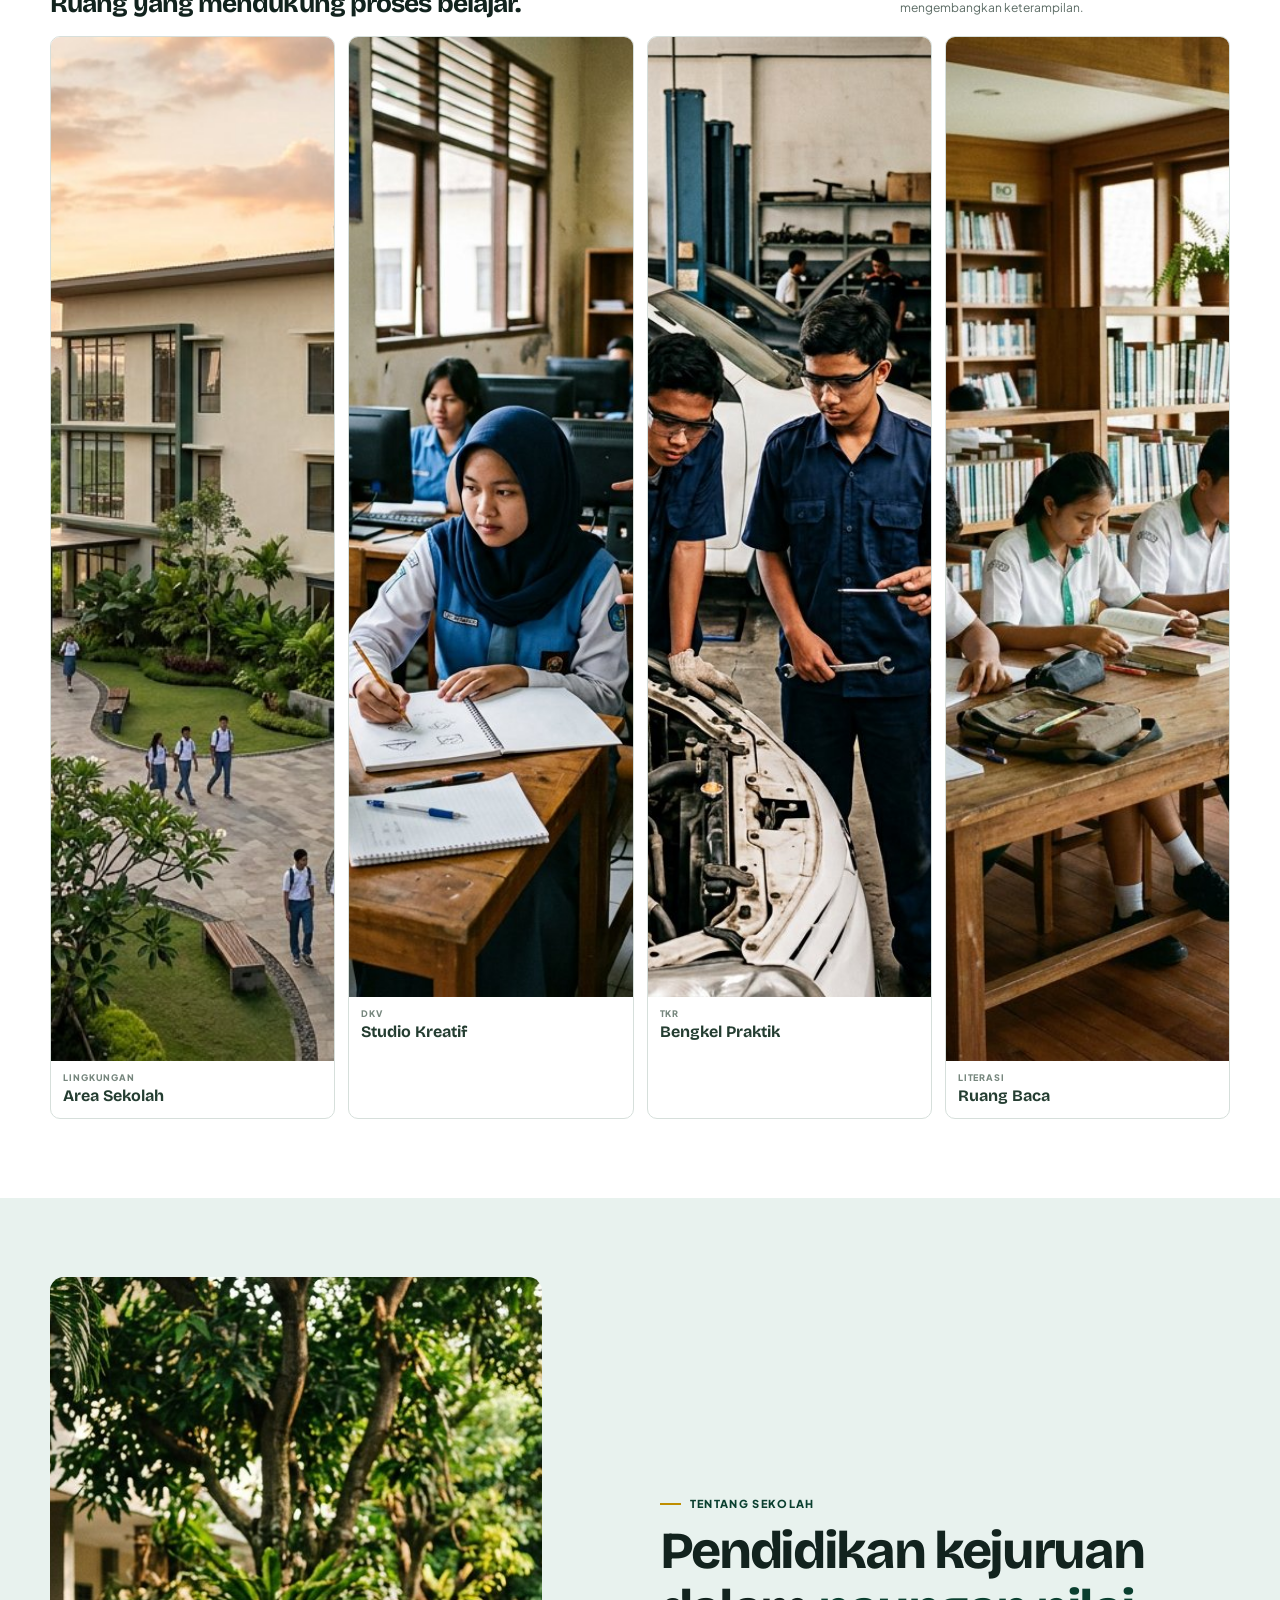
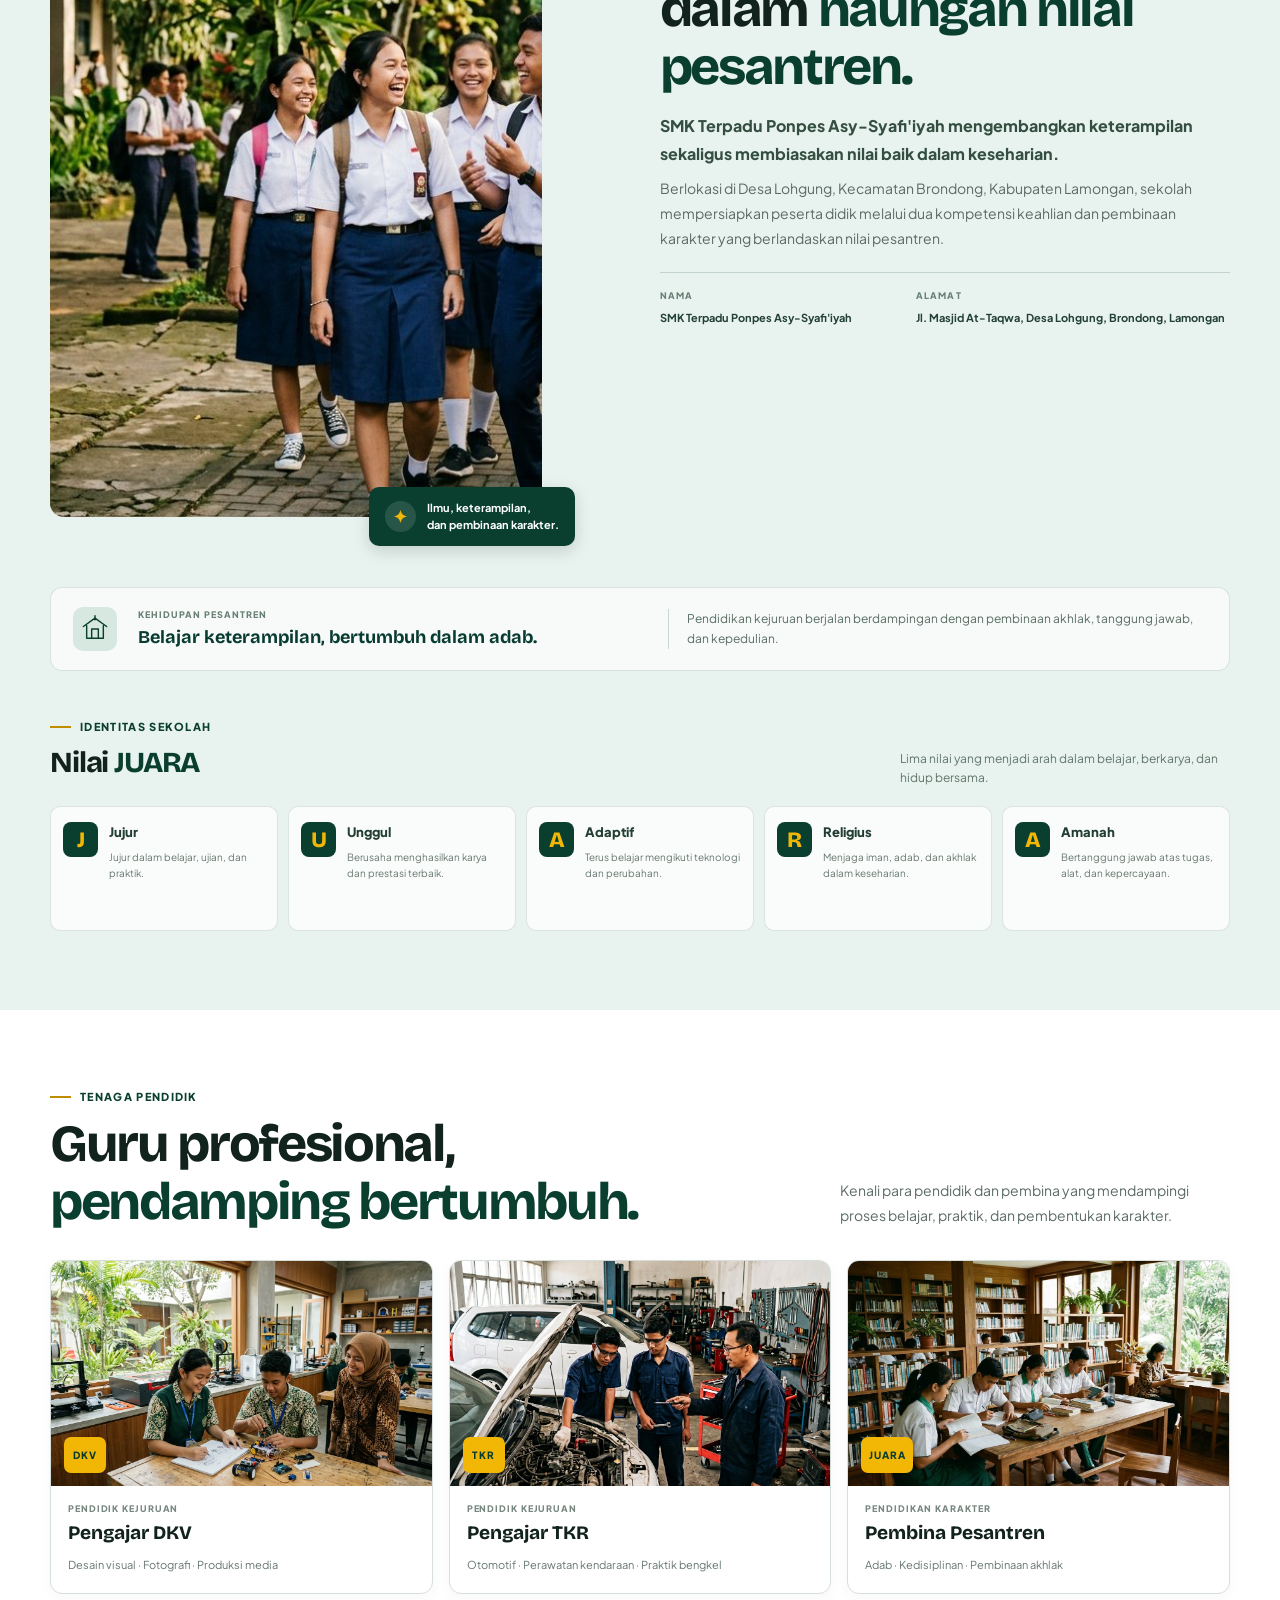
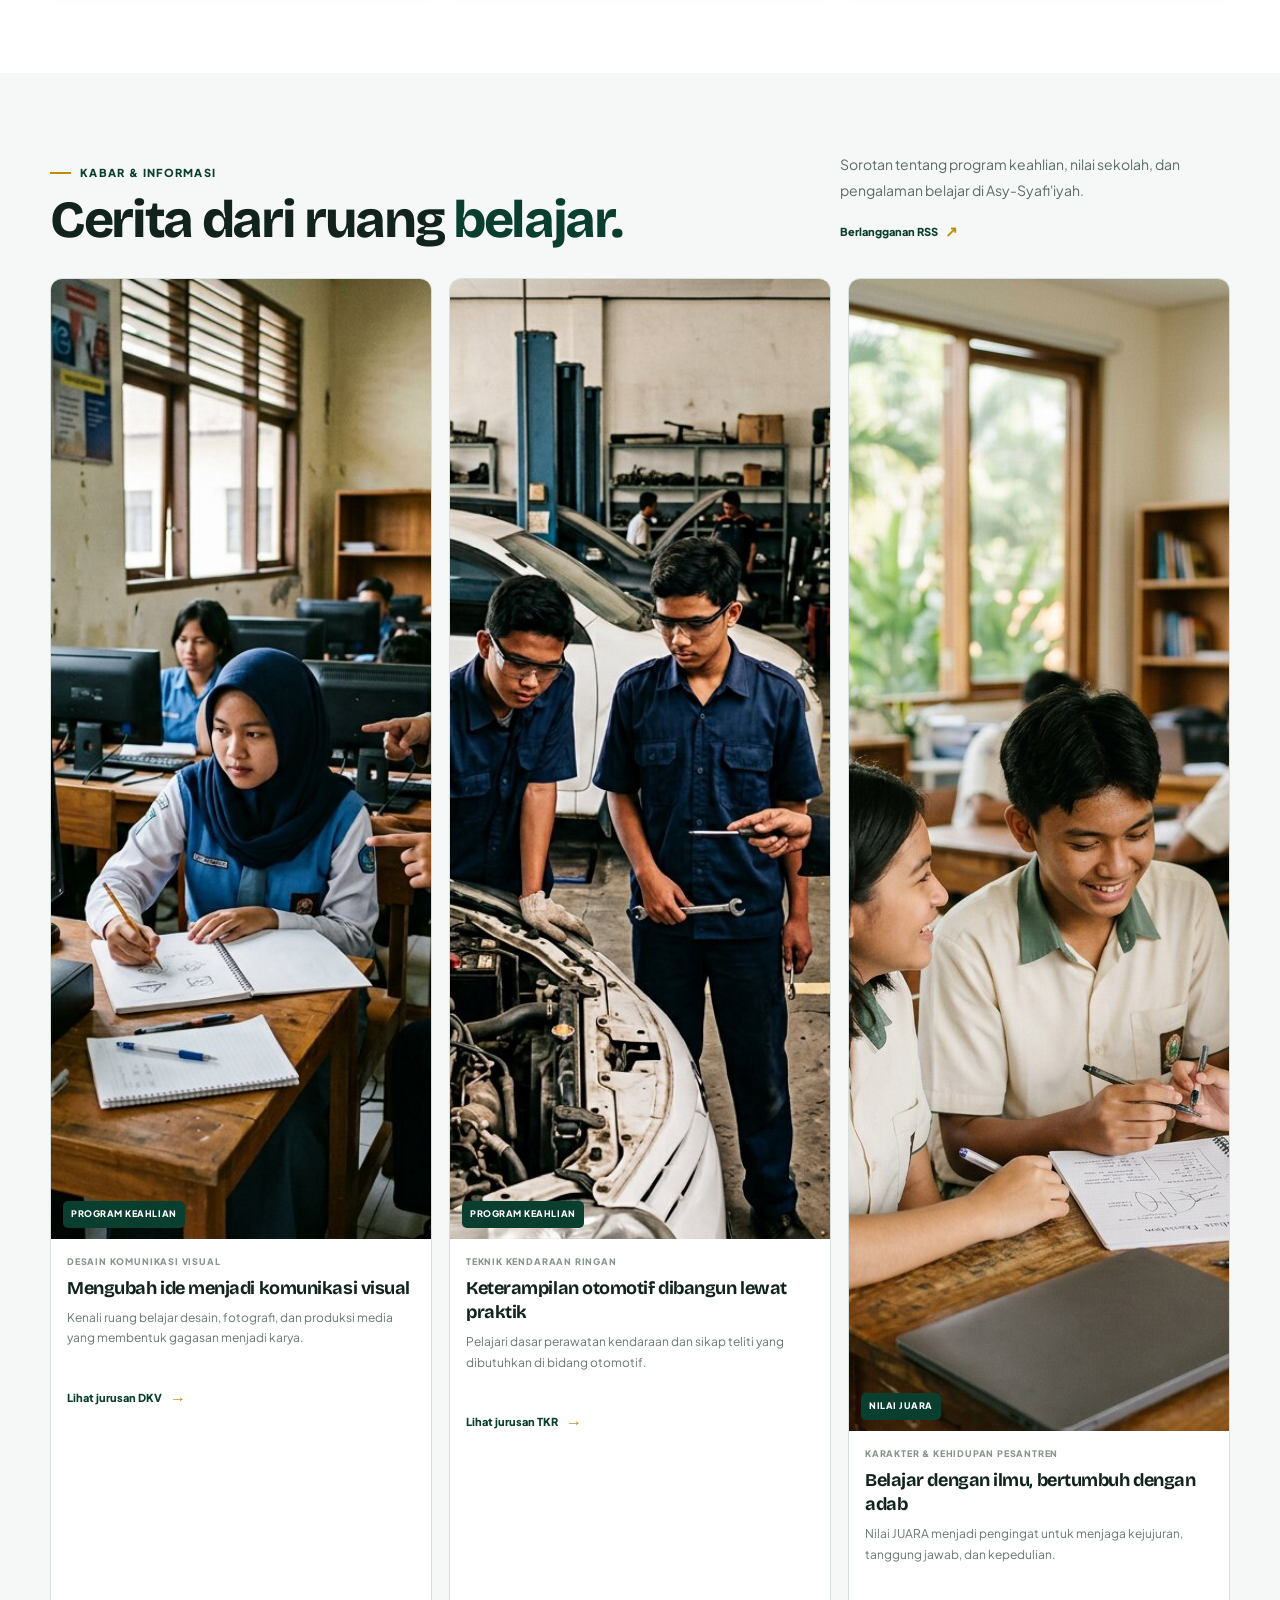
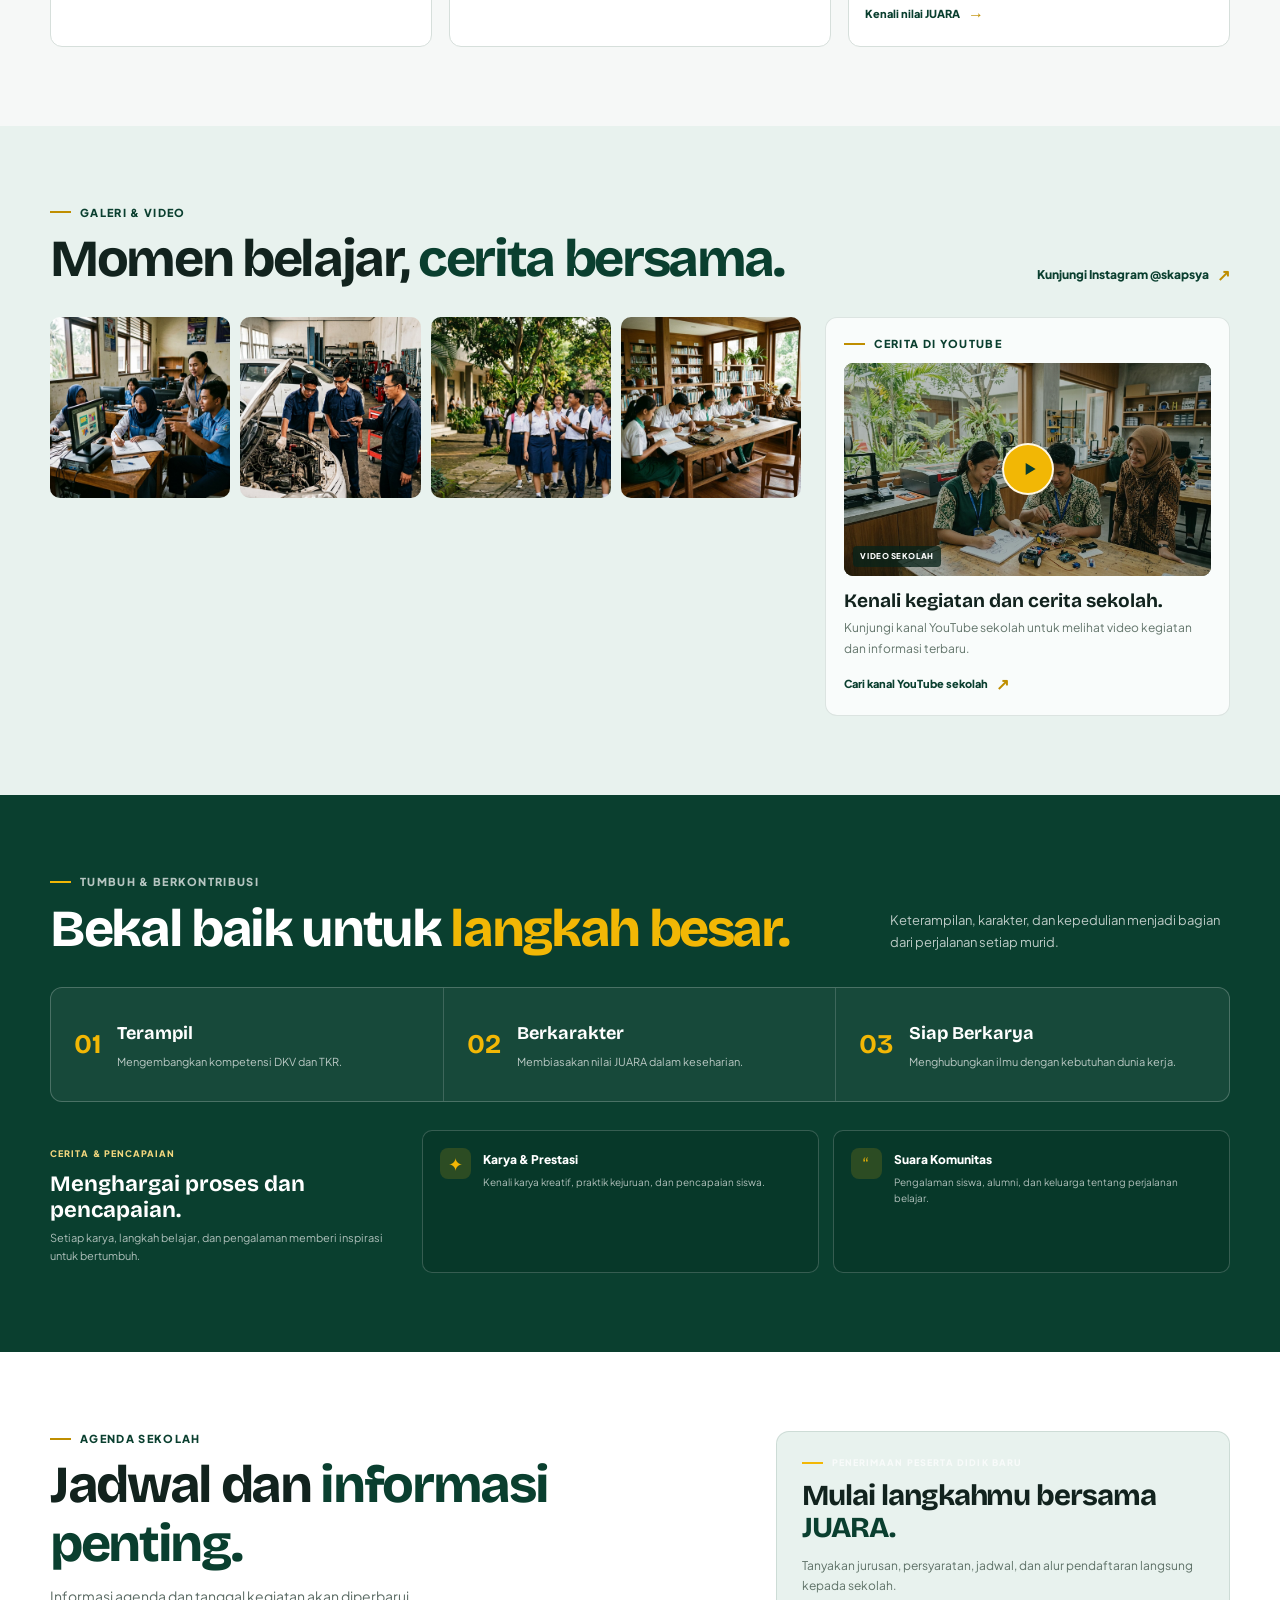
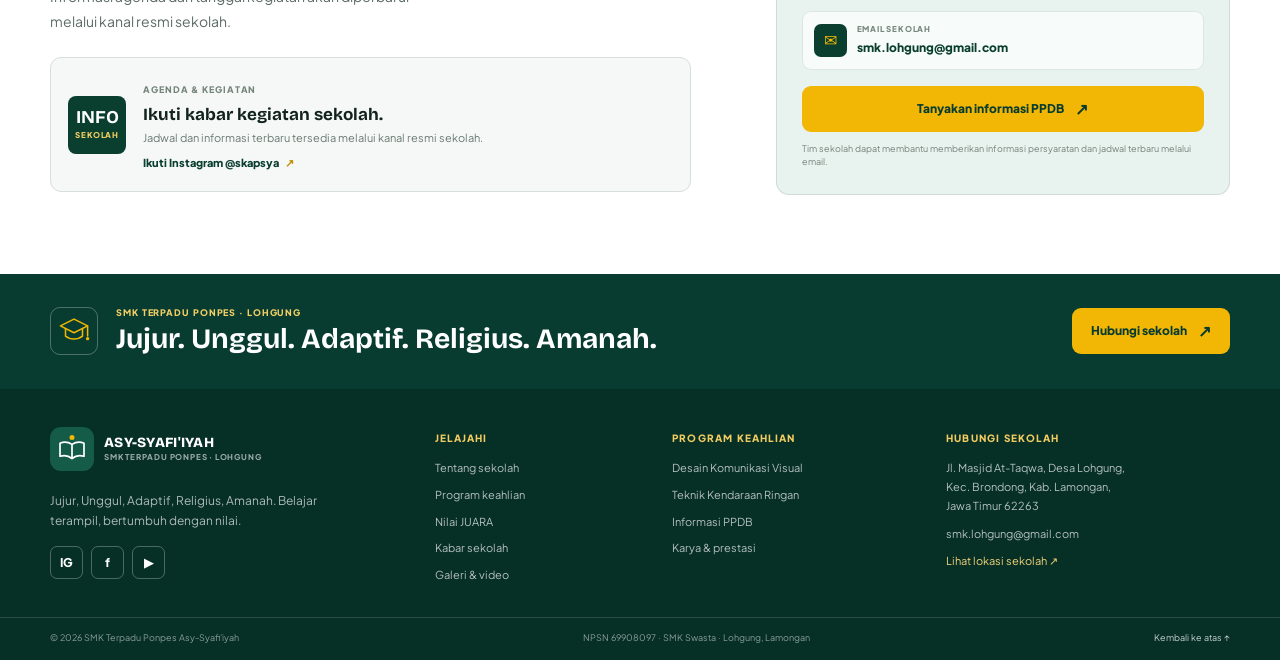
==== commit 40467dd7: "feat: autoplay hero slides and refresh green theme Co-authored-by: arena-agent <297053741+arena-agen" ====
--- a/index.html
+++ b/index.html
@@ -3,7 +3,7 @@
   <head>
     <meta charset="utf-8">
     <meta name="viewport" content="width=device-width, initial-scale=1">
-    <meta name="theme-color" content="#0e4a3b">
+    <meta name="theme-color" content="#0A3F2F">
     <meta name="description" content="SMK Terpadu Ponpes Asy-Syafi'iyah Lohgung, Lamongan. Kenali kompetensi keahlian Desain Komunikasi Visual (DKV), Teknik Kendaraan Ringan (TKR), dan nilai JUARA.">
     <meta name="keywords" content="SMK Lamongan, SMK Brondong, SMK DKV Lamongan, SMK TKR Lamongan, SMK pesantren Lamongan, PPDB SMK Lamongan">
     <link rel="canonical" href="https://smkasysyafiiyah.sch.id/">
@@ -110,6 +110,10 @@
           <button class="hero-arrow" type="button" data-hero-next aria-label="Tampilkan gambar berikutnya">
             <svg viewBox="0 0 24 24" fill="none" aria-hidden="true"><path d="m9.5 5.5 7 6.5-7 6.5" stroke="currentColor" stroke-width="1.8" stroke-linecap="round" stroke-linejoin="round"/></svg>
           </button>
+          <button class="hero-arrow hero-autoplay-toggle" type="button" data-hero-toggle aria-label="Jeda slideshow otomatis">
+            <svg viewBox="0 0 24 24" fill="none" aria-hidden="true" data-autoplay-pause-icon><path d="M8 5v14M16 5v14" stroke="currentColor" stroke-width="2.2" stroke-linecap="round"/></svg>
+            <svg viewBox="0 0 24 24" aria-hidden="true" data-autoplay-play-icon hidden><path d="M7.5 4.8a1 1 0 0 1 1.52-.85l11 7.2a1 1 0 0 1 0 1.7l-11 7.2a1 1 0 0 1-1.52-.85V4.8Z" fill="currentColor"/></svg>
+          </button>
         </div>
       </section>
 
--- a/styles.css
+++ b/styles.css
@@ -15,7 +15,7 @@
 }
 
 :root {
-  --green: #0e4a3b;
+  --green: #0A3F2F;
   --green-dark: #083c30;
   --green-deep: #062f26;
   --green-soft: #e8f2ee;
@@ -62,7 +62,7 @@
 .topbar-inner > a { display: inline-flex; align-items: center; gap: 8px; color: #f6d46d; font-weight: 700; }
 .topbar-inner > a span { font-size: 15px; }
 
-.site-header { position: sticky; z-index: 50; top: 0; border-bottom: 1px solid rgba(14,74,59,.12); background: rgba(255,255,255,.97); backdrop-filter: blur(10px); }
+.site-header { position: sticky; z-index: 50; top: 0; border-bottom: 1px solid rgba(10,63,47,.12); background: rgba(255,255,255,.97); backdrop-filter: blur(10px); }
 .header-inner { min-height: 78px; display: flex; align-items: center; justify-content: space-between; gap: 25px; }
 .brand { display: inline-flex; align-items: center; gap: 10px; flex: 0 0 auto; }
 .brand-mark { position: relative; width: 44px; height: 44px; flex: 0 0 44px; color: var(--green); }
@@ -96,6 +96,8 @@
 .hero-arrow:hover { transform: translateY(-1px); border-color: var(--gold); background: var(--gold); color: var(--green-dark); }
 .hero-arrow:active { transform: scale(.96); }
 .hero-arrow svg { width: 21px; height: 21px; }
+.hero-arrow svg[hidden] { display: none; }
+.hero-autoplay-toggle svg { width: 18px; height: 18px; }
 .hero-slide-count { min-width: 48px; color: rgba(255,255,255,.9); font-size: 11px; font-weight: 800; letter-spacing: .1em; text-align: center; text-shadow: 0 1px 5px rgba(0,0,0,.35); }
 .hero-copy { max-width: 650px; }
 .eyebrow, .section-label { display: flex; align-items: center; gap: 9px; margin: 0 0 15px; color: var(--green); font-size: 11px; line-height: 1.4; font-weight: 800; letter-spacing: .12em; }
@@ -185,11 +187,11 @@
 .about-copy .section-title { max-width: 600px; }
 .about-lead { margin: 16px 0 9px; color: #344f42; font-size: 16px; font-weight: 750; line-height: 1.7; }
 .about-copy .section-intro { max-width: 540px; font-size: 14px; }
-.school-details { display: grid; grid-template-columns: 1fr 1.3fr; gap: 15px; margin-top: 21px; padding-top: 16px; border-top: 1px solid rgba(14,74,59,.17); }
+.school-details { display: grid; grid-template-columns: 1fr 1.3fr; gap: 15px; margin-top: 21px; padding-top: 16px; border-top: 1px solid rgba(10,63,47,.17); }
 .school-details > div { display: flex; flex-direction: column; gap: 5px; }
 .school-details span { color: #688074; font-size: 9px; font-weight: 800; letter-spacing: .12em; }
 .school-details strong { color: #234136; font-size: 11px; line-height: 1.6; font-weight: 700; }
-.pesantren-band { display: grid; grid-template-columns: 48px minmax(240px, .95fr) minmax(0, 1fr); align-items: center; gap: 17px; margin-top: 41px; padding: 19px 22px; border: 1px solid rgba(14,74,59,.13); border-radius: 12px; background: rgba(255,255,255,.64); }
+.pesantren-band { display: grid; grid-template-columns: 48px minmax(240px, .95fr) minmax(0, 1fr); align-items: center; gap: 17px; margin-top: 41px; padding: 19px 22px; border: 1px solid rgba(10,63,47,.13); border-radius: 12px; background: rgba(255,255,255,.64); }
 .pesantren-icon { width: 44px; height: 44px; display: grid; place-items: center; border-radius: 10px; background: #d7e8e0; color: var(--green); }
 .pesantren-icon svg { width: 30px; height: 30px; }
 .pesantren-band > div p { margin: 0 0 3px; color: #698075; font-size: 9px; font-weight: 800; letter-spacing: .11em; }
@@ -200,7 +202,7 @@
 .values-heading h3 { margin: 0; color: var(--ink); font-family: "Bricolage Grotesque", sans-serif; font-size: 29px; font-weight: 750; letter-spacing: -.04em; }
 .values-heading > p { max-width: 330px; margin: 0; color: #61766b; font-size: 12px; line-height: 1.6; }
 .values-grid { display: grid; grid-template-columns: repeat(5, minmax(0, 1fr)); gap: 10px; }
-.value-card { min-height: 125px; display: flex; align-items: flex-start; gap: 11px; padding: 15px 12px; border: 1px solid rgba(14,74,59,.12); border-radius: 10px; background: rgba(255,255,255,.72); }
+.value-card { min-height: 125px; display: flex; align-items: flex-start; gap: 11px; padding: 15px 12px; border: 1px solid rgba(10,63,47,.12); border-radius: 10px; background: rgba(255,255,255,.72); }
 .value-letter { width: 35px; height: 35px; flex: 0 0 auto; display: grid; place-items: center; border-radius: 8px; background: var(--green); color: var(--gold); font-family: "Bricolage Grotesque", sans-serif; font-size: 22px; font-weight: 800; }
 .value-card h4 { margin: 0 0 5px; color: #233e32; font-size: 13px; font-weight: 800; }
 .value-card p { margin: 0; color: #68786f; font-size: 10px; line-height: 1.6; }
@@ -252,7 +254,7 @@
 .gallery-item:hover img { transform: scale(1.04); }
 .gallery-plus { position: absolute; right: 8px; bottom: 8px; width: 28px; height: 28px; display: grid; place-items: center; border-radius: 7px; background: rgba(8,60,48,.88); color: #fff; font-size: 20px; line-height: 1; opacity: 0; transition: opacity .18s ease; }
 .gallery-item:hover .gallery-plus, .gallery-item:focus-visible .gallery-plus { opacity: 1; }
-.video-panel { padding: 18px; border: 1px solid rgba(14,74,59,.12); border-radius: 12px; background: rgba(255,255,255,.73); }
+.video-panel { padding: 18px; border: 1px solid rgba(10,63,47,.12); border-radius: 12px; background: rgba(255,255,255,.73); }
 .video-panel .section-label { margin-bottom: 11px; }
 .video-thumb { position: relative; overflow: hidden; border-radius: 9px; background: #253c31; aspect-ratio: 1.72; }
 .video-thumb > img { width: 100%; height: 100%; position: absolute; inset: 0; object-fit: cover; }
@@ -304,11 +306,11 @@
 .agenda-link { display: inline-flex; align-items: center; gap: 6px; margin-top: 8px; color: var(--green); font-size: 11px; font-weight: 800; }
 .agenda-link span { color: var(--gold-dark); }
 .agenda-link:hover { text-decoration: underline; text-underline-offset: 3px; }
-.ppdb-card { padding: 25px; border: 1px solid rgba(14,74,59,.12); border-radius: 13px; background: var(--green-soft); }
+.ppdb-card { padding: 25px; border: 1px solid rgba(10,63,47,.12); border-radius: 13px; background: var(--green-soft); }
 .ppdb-card .section-label { margin-bottom: 10px; font-size: 9px; }
 .ppdb-card h2 { margin: 0; color: var(--ink); font-family: "Bricolage Grotesque", sans-serif; font-size: 29px; font-weight: 750; line-height: 1.13; letter-spacing: -.035em; }
 .ppdb-card > p:not(.section-label):not(.ppdb-note) { margin: 11px 0 14px; color: #5e7167; font-size: 12px; line-height: 1.7; }
-.ppdb-contact { display: flex; align-items: center; gap: 10px; margin-bottom: 16px; padding: 11px; border: 1px solid rgba(14,74,59,.11); border-radius: 9px; background: rgba(255,255,255,.66); }
+.ppdb-contact { display: flex; align-items: center; gap: 10px; margin-bottom: 16px; padding: 11px; border: 1px solid rgba(10,63,47,.11); border-radius: 9px; background: rgba(255,255,255,.66); }
 .ppdb-contact-icon { width: 33px; height: 33px; display: grid; place-items: center; border-radius: 7px; background: var(--green); color: var(--gold); font-size: 16px; }
 .ppdb-contact > div { display: flex; flex-direction: column; gap: 2px; }
 .ppdb-contact small { color: #75857c; font-size: 8px; font-weight: 800; letter-spacing: .1em; }
@@ -579,7 +581,7 @@
   .footer-contact { grid-column: 1 / -1; }
   .footer-bottom-inner { min-height: 0; display: grid; grid-template-columns: 1fr auto; gap: 6px 12px; padding-block: 12px; font-size: 8px; }
   .footer-bottom-inner > span:nth-child(2) { grid-column: 1 / -1; grid-row: 2; }
-  .mobile-action-bar { position: fixed; z-index: 45; right: 0; bottom: 0; left: 0; display: grid; grid-template-columns: 1.3fr .7fr; gap: 9px; padding: 9px max(15px, env(safe-area-inset-left)) calc(9px + env(safe-area-inset-bottom)); border-top: 1px solid rgba(14,74,59,.14); background: rgba(255,255,255,.98); box-shadow: 0 -5px 20px rgba(12,47,36,.09); }
+  .mobile-action-bar { position: fixed; z-index: 45; right: 0; bottom: 0; left: 0; display: grid; grid-template-columns: 1.3fr .7fr; gap: 9px; padding: 9px max(15px, env(safe-area-inset-left)) calc(9px + env(safe-area-inset-bottom)); border-top: 1px solid rgba(10,63,47,.14); background: rgba(255,255,255,.98); box-shadow: 0 -5px 20px rgba(12,47,36,.09); }
   .mobile-action-bar a { min-height: 46px; display: flex; align-items: center; justify-content: center; gap: 7px; border-radius: 8px; font-size: 12px; font-weight: 800; }
   .mobile-ppdb { background: var(--gold); color: var(--green-dark); }
   .mobile-contact { border: 1px solid var(--green); color: var(--green); }
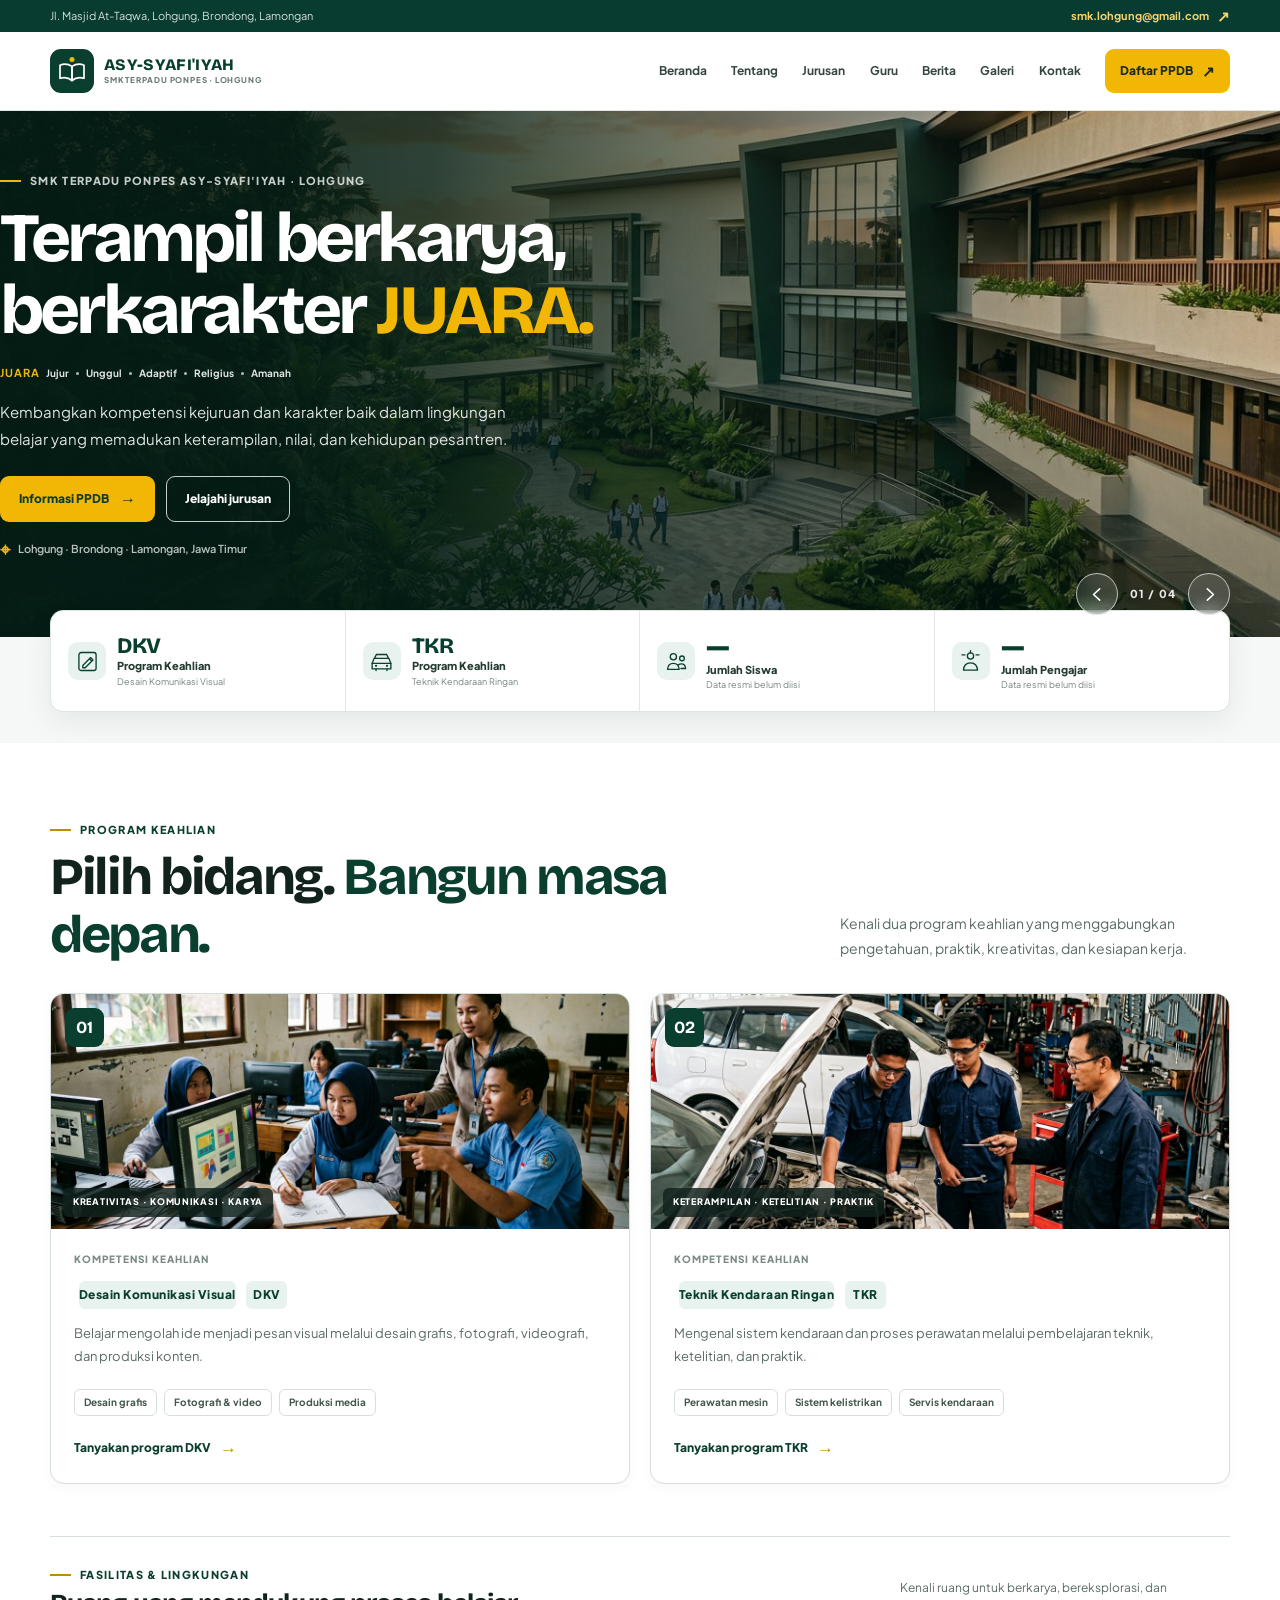
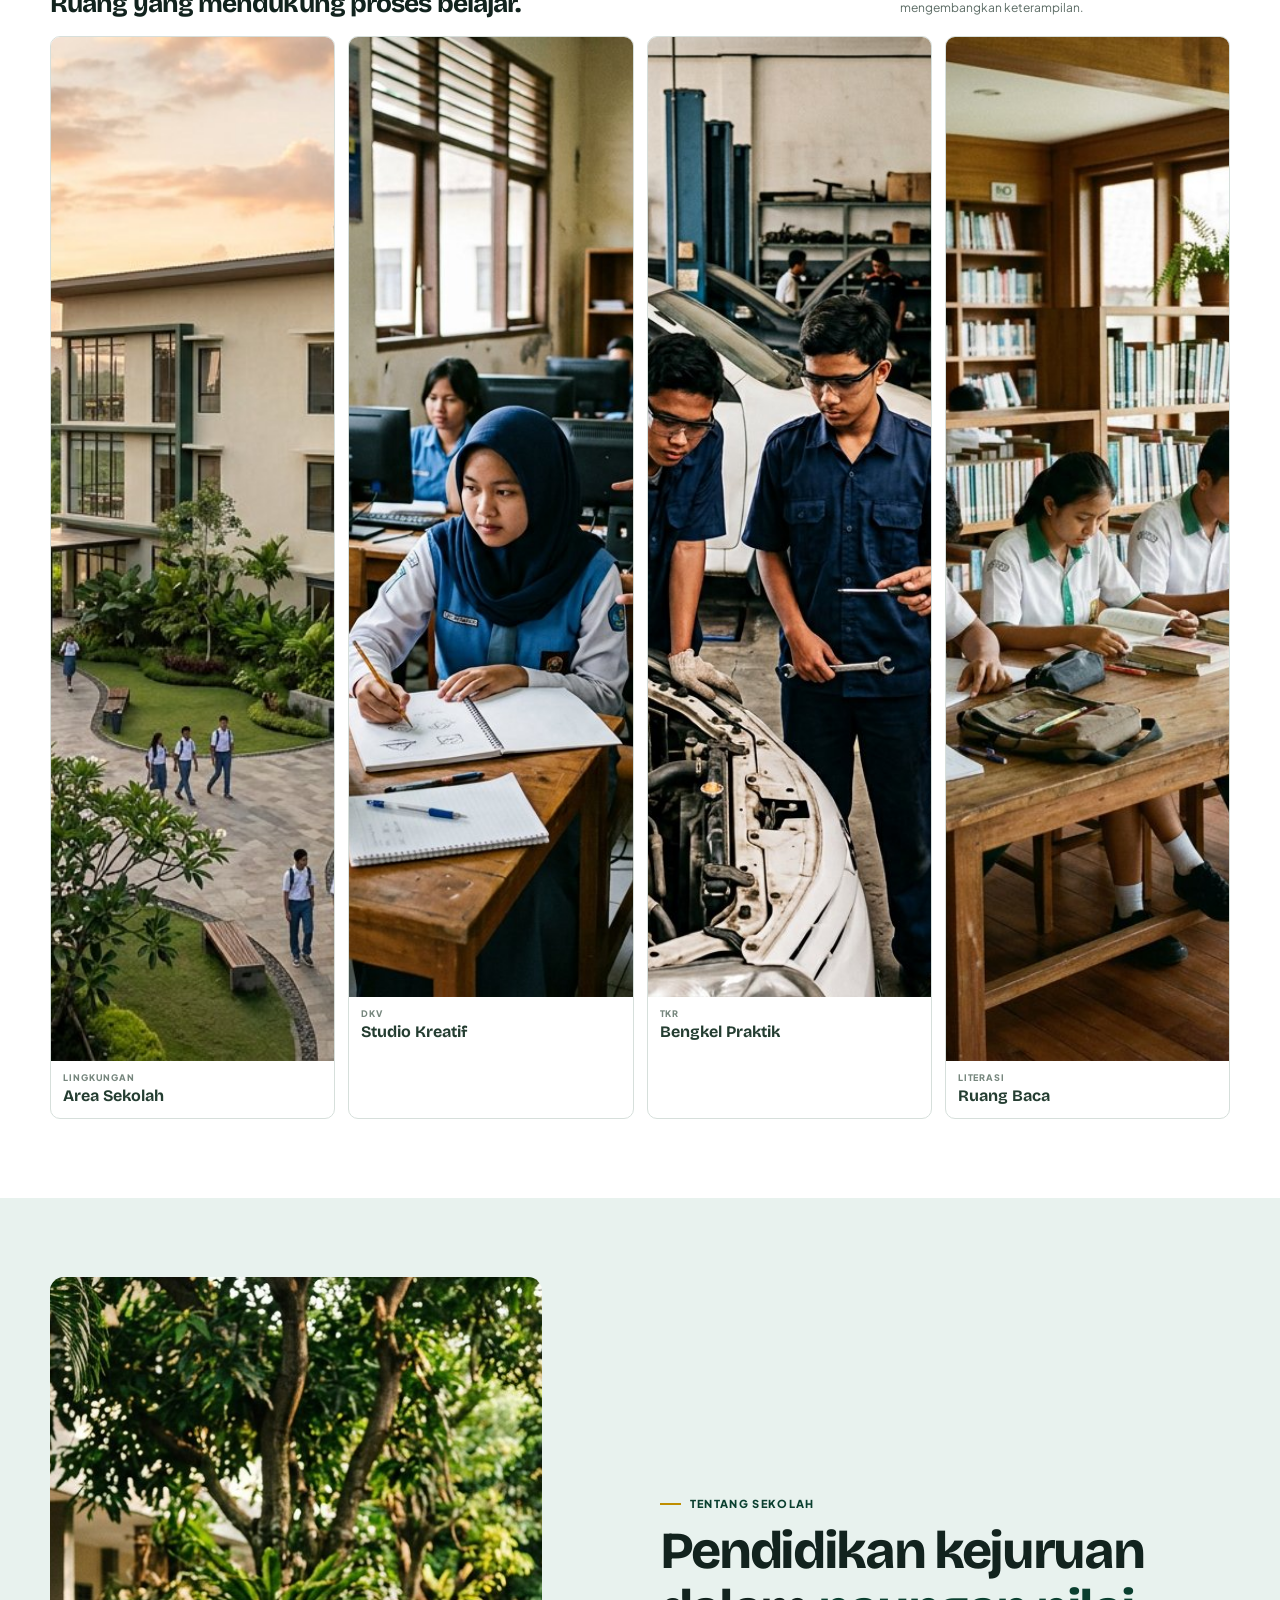
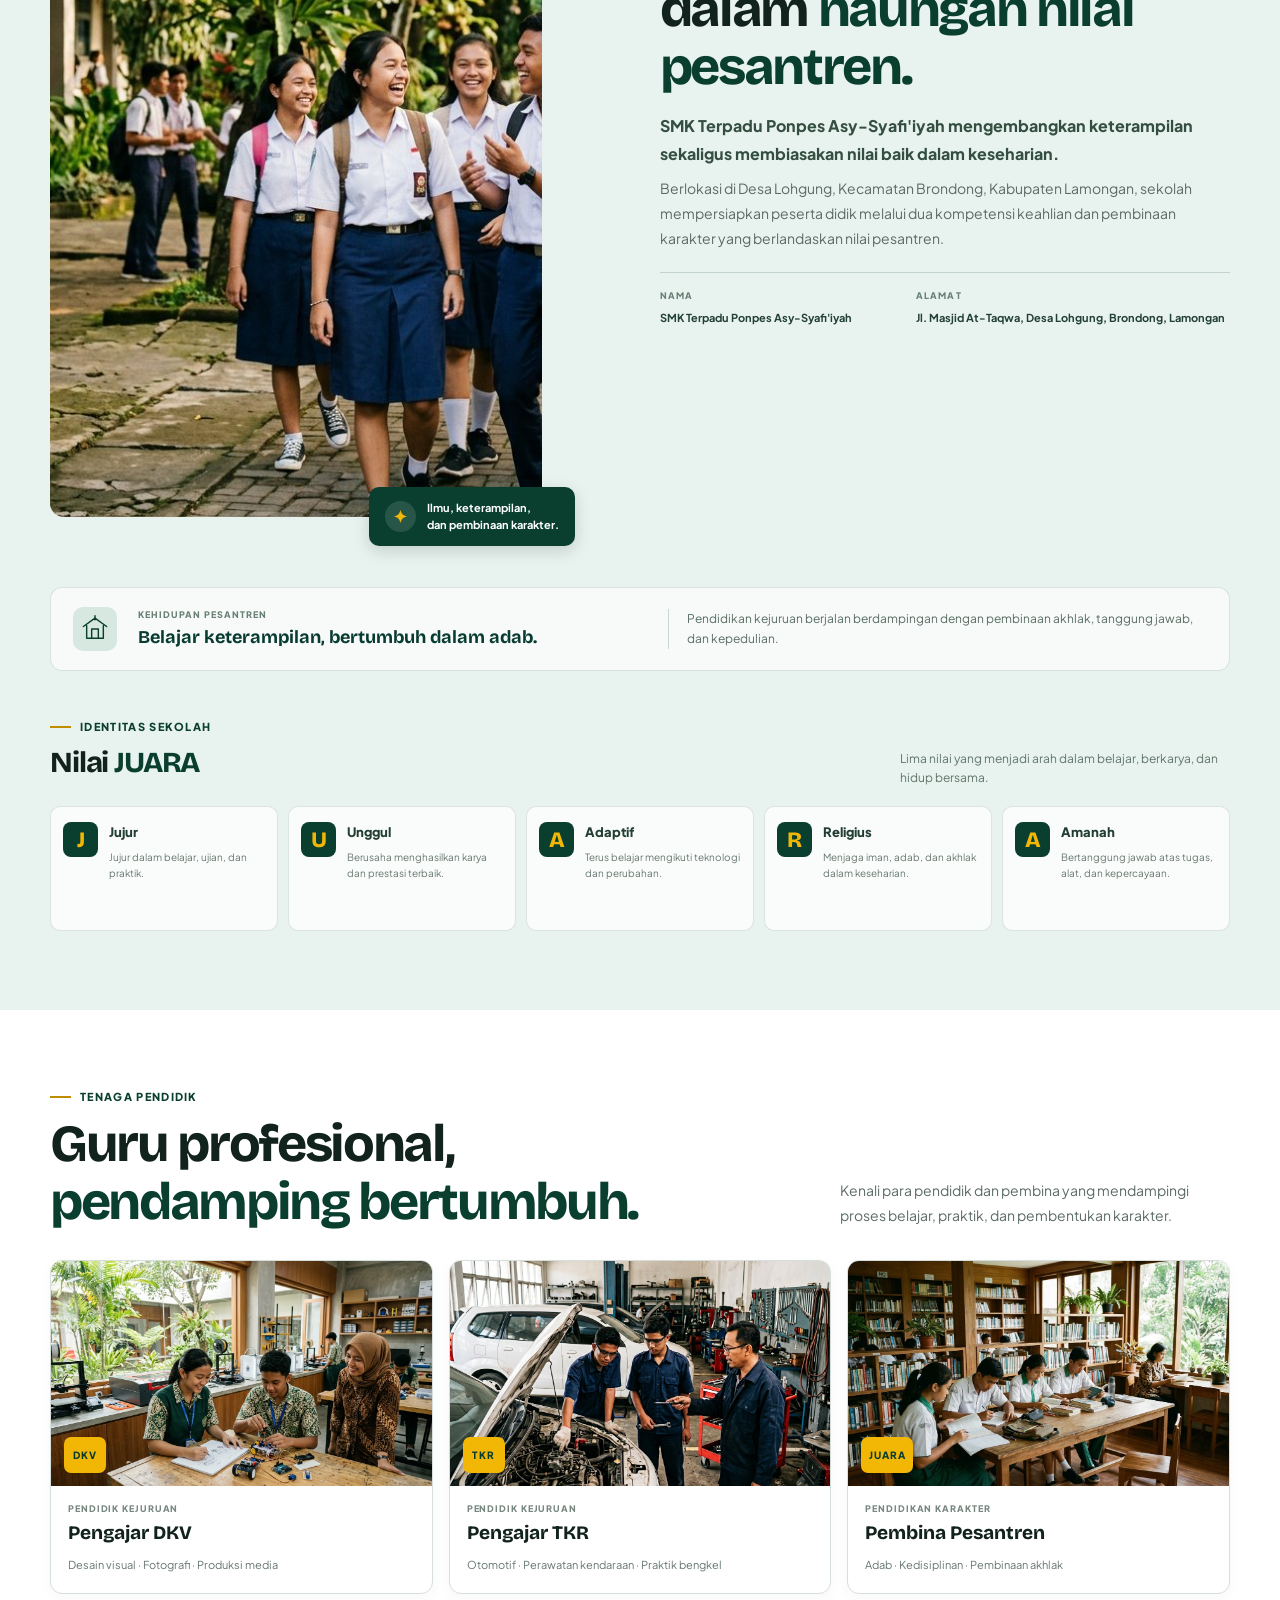
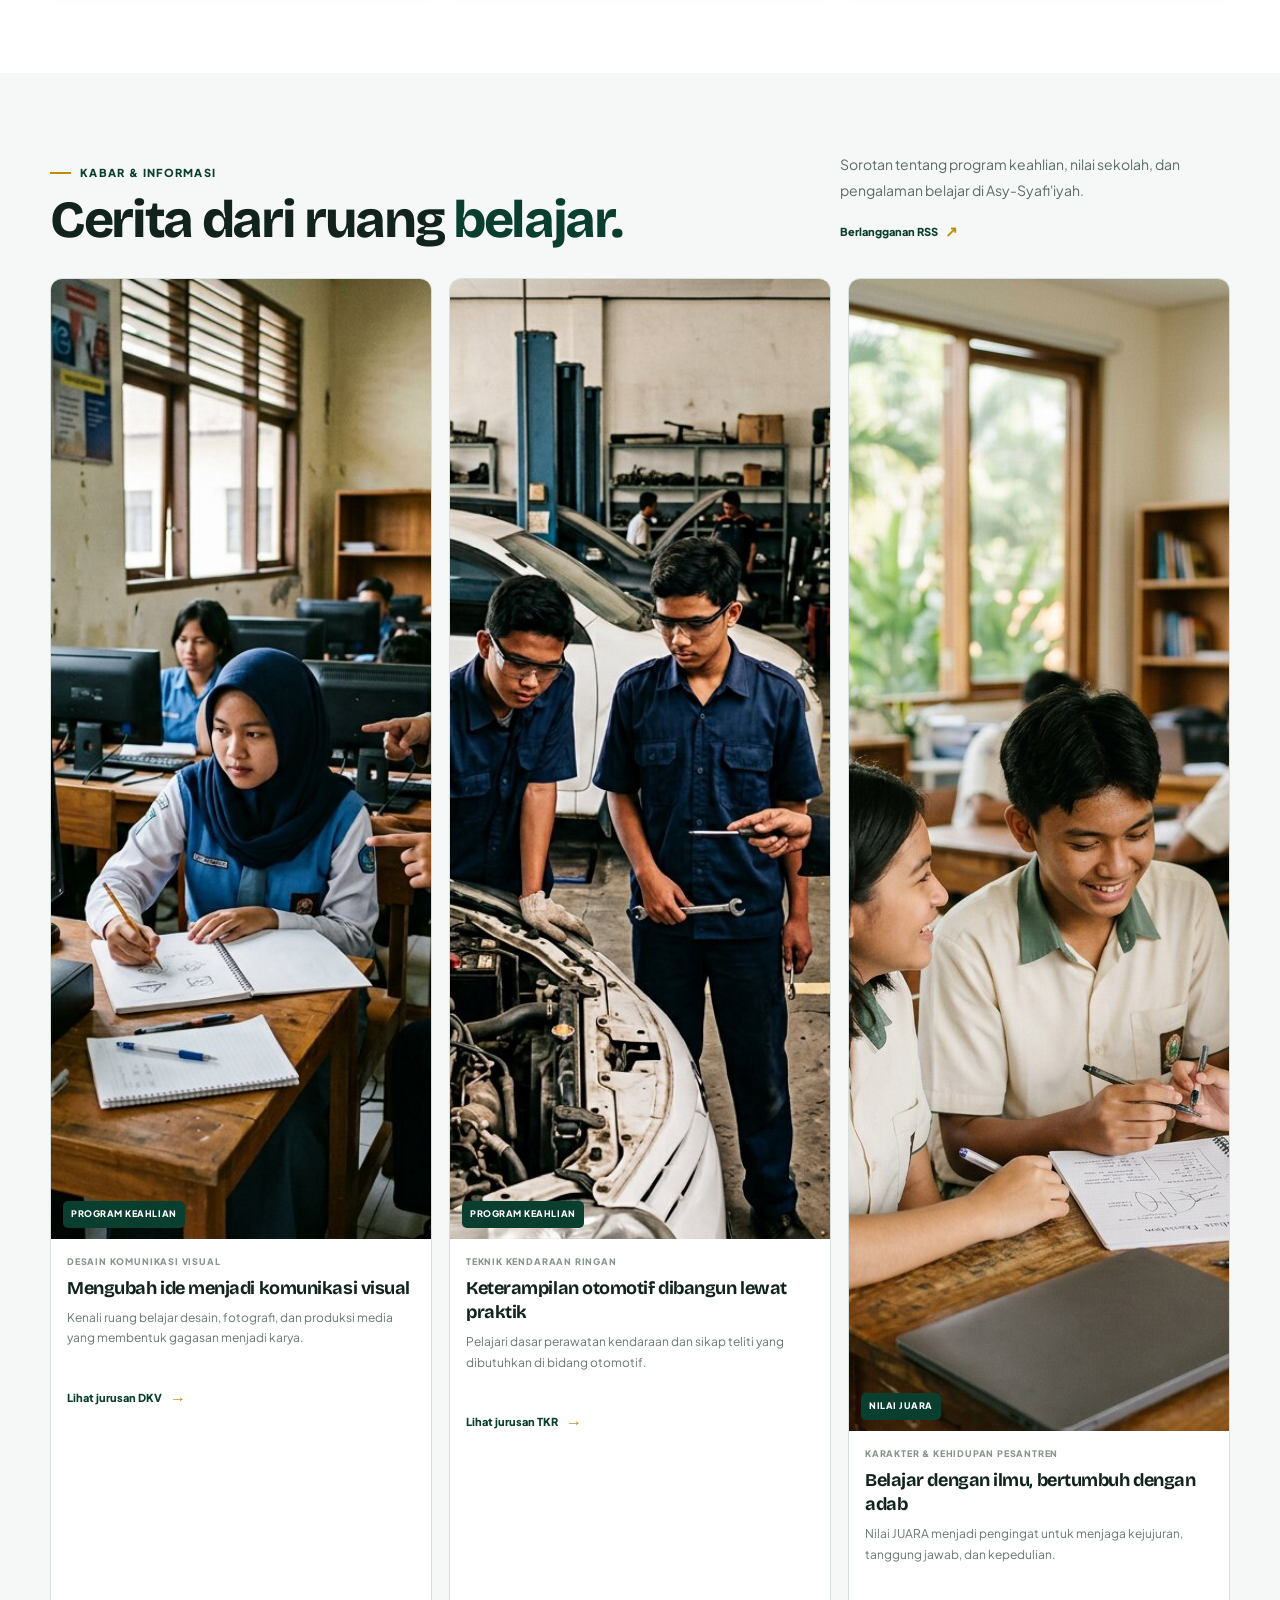
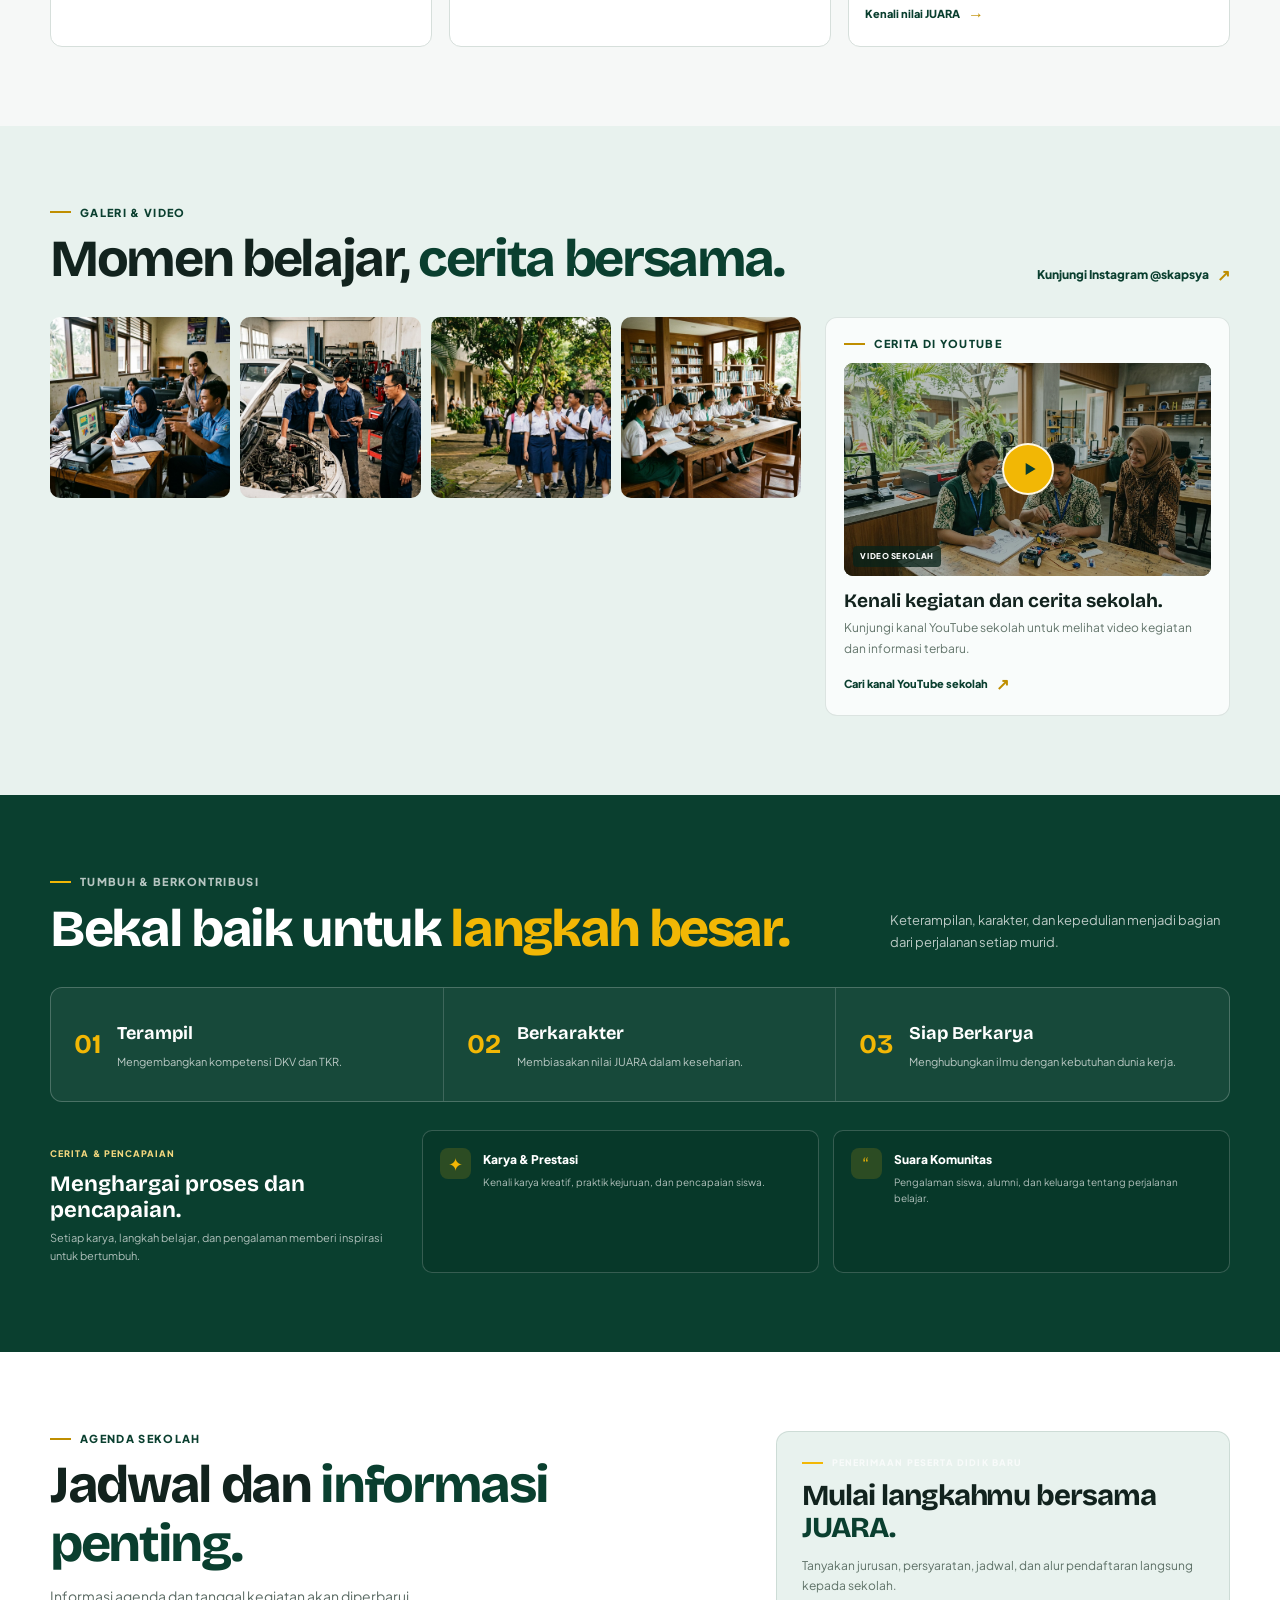
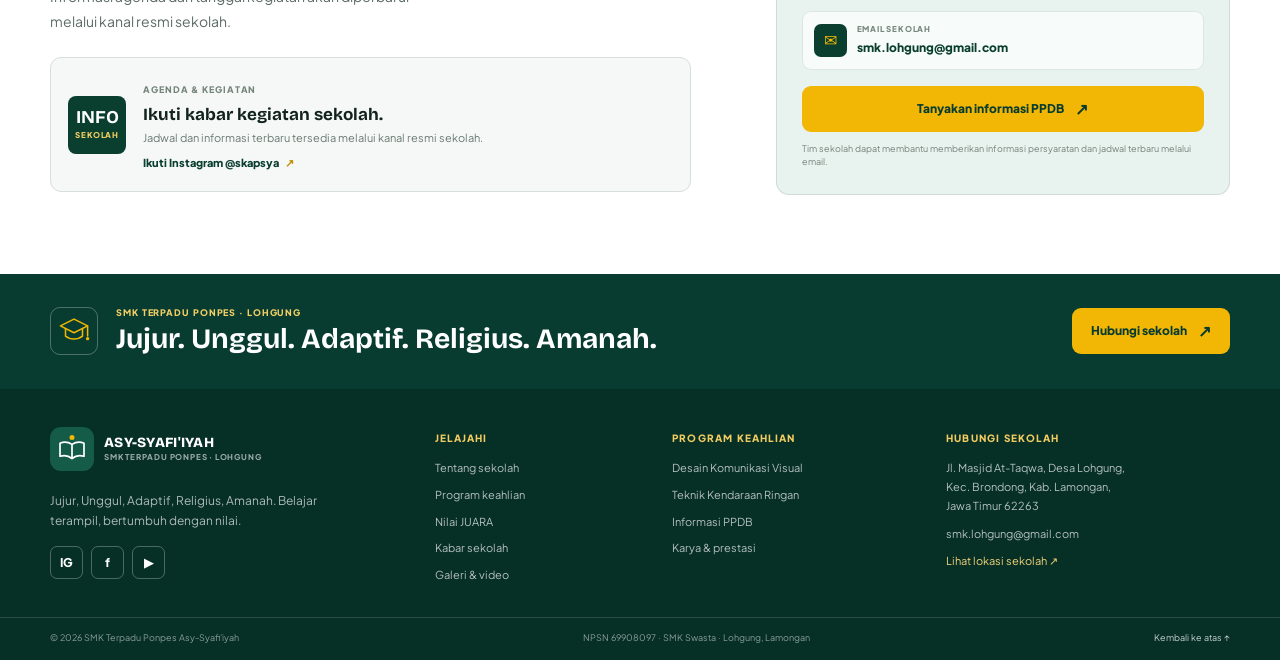
==== commit 5d353230: "fix: remove slideshow toggle and use five-second interval Co-authored-by: arena-agent <297053741+are" ====
--- a/index.html
+++ b/index.html
@@ -110,10 +110,6 @@
           <button class="hero-arrow" type="button" data-hero-next aria-label="Tampilkan gambar berikutnya">
             <svg viewBox="0 0 24 24" fill="none" aria-hidden="true"><path d="m9.5 5.5 7 6.5-7 6.5" stroke="currentColor" stroke-width="1.8" stroke-linecap="round" stroke-linejoin="round"/></svg>
           </button>
-          <button class="hero-arrow hero-autoplay-toggle" type="button" data-hero-toggle aria-label="Jeda slideshow otomatis">
-            <svg viewBox="0 0 24 24" fill="none" aria-hidden="true" data-autoplay-pause-icon><path d="M8 5v14M16 5v14" stroke="currentColor" stroke-width="2.2" stroke-linecap="round"/></svg>
-            <svg viewBox="0 0 24 24" aria-hidden="true" data-autoplay-play-icon hidden><path d="M7.5 4.8a1 1 0 0 1 1.52-.85l11 7.2a1 1 0 0 1 0 1.7l-11 7.2a1 1 0 0 1-1.52-.85V4.8Z" fill="currentColor"/></svg>
-          </button>
         </div>
       </section>
 
--- a/styles.css
+++ b/styles.css
@@ -96,8 +96,6 @@
 .hero-arrow:hover { transform: translateY(-1px); border-color: var(--gold); background: var(--gold); color: var(--green-dark); }
 .hero-arrow:active { transform: scale(.96); }
 .hero-arrow svg { width: 21px; height: 21px; }
-.hero-arrow svg[hidden] { display: none; }
-.hero-autoplay-toggle svg { width: 18px; height: 18px; }
 .hero-slide-count { min-width: 48px; color: rgba(255,255,255,.9); font-size: 11px; font-weight: 800; letter-spacing: .1em; text-align: center; text-shadow: 0 1px 5px rgba(0,0,0,.35); }
 .hero-copy { max-width: 650px; }
 .eyebrow, .section-label { display: flex; align-items: center; gap: 9px; margin: 0 0 15px; color: var(--green); font-size: 11px; line-height: 1.4; font-weight: 800; letter-spacing: .12em; }
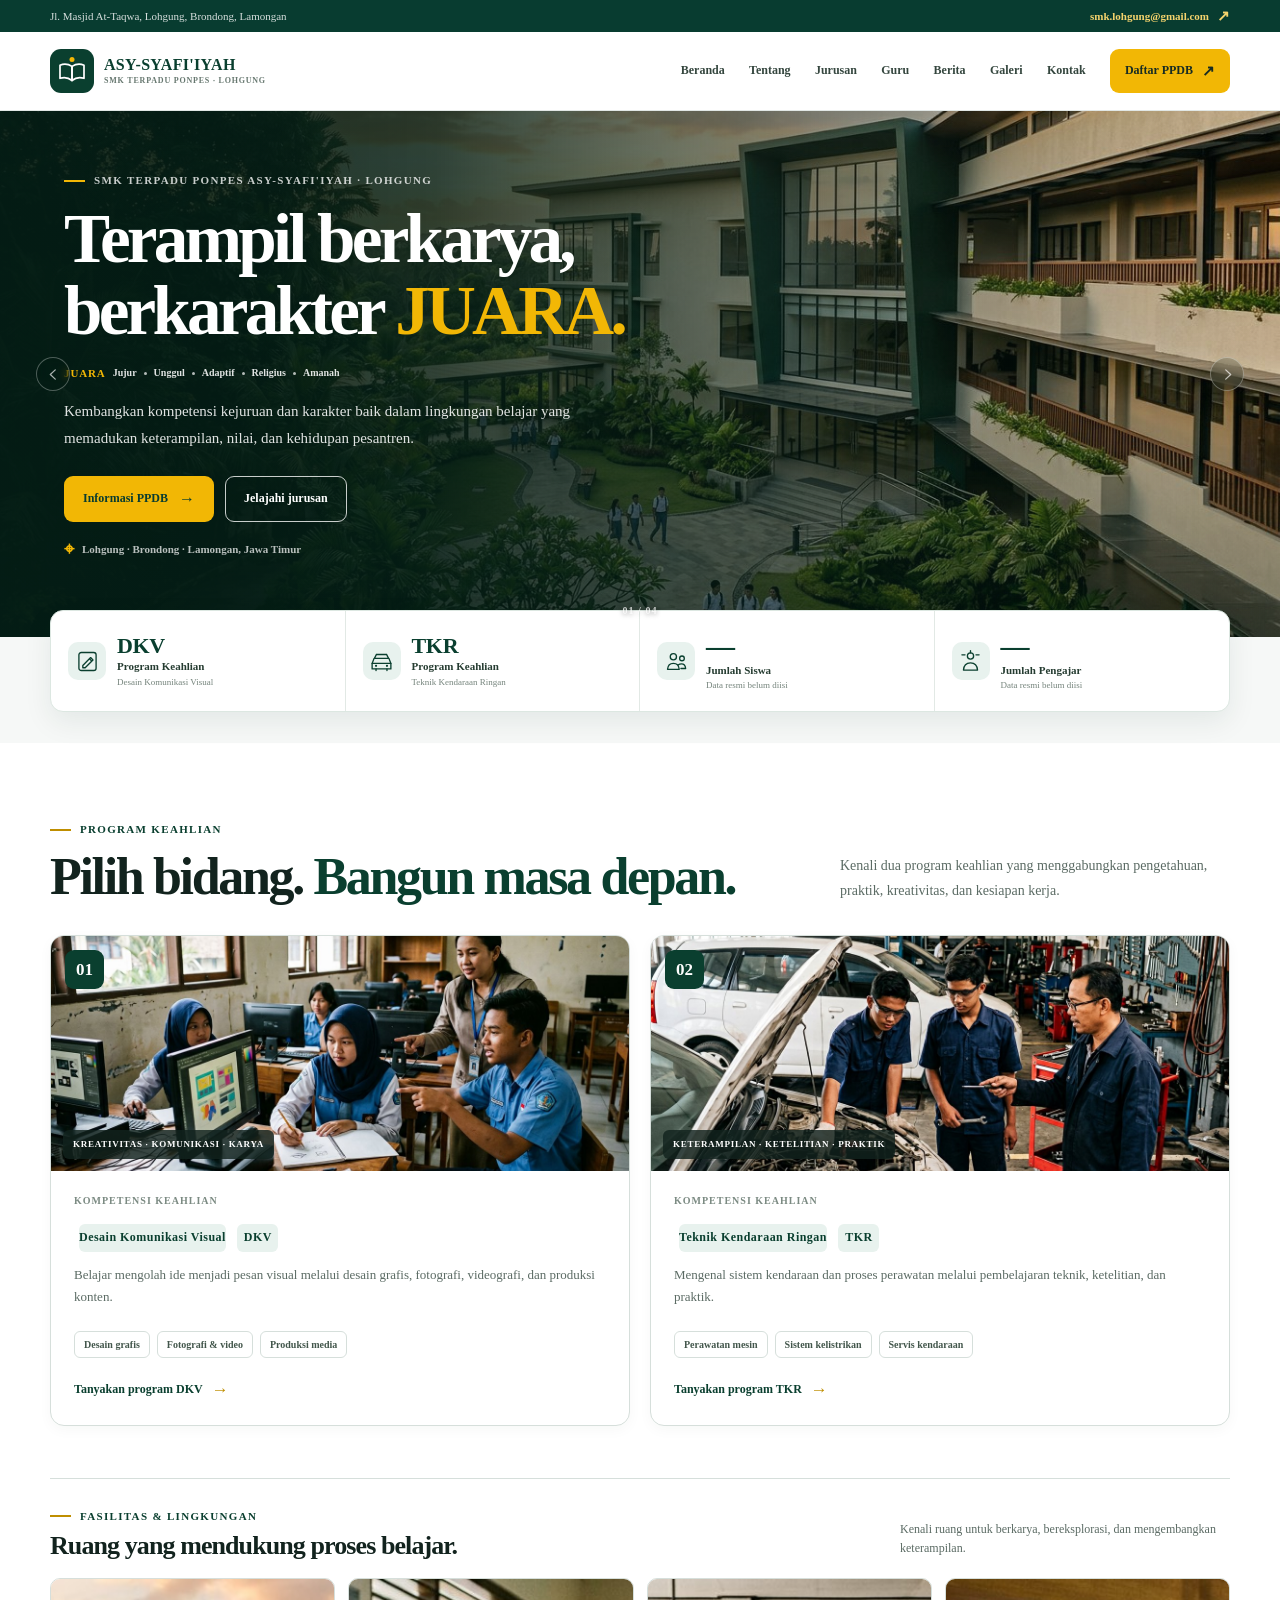
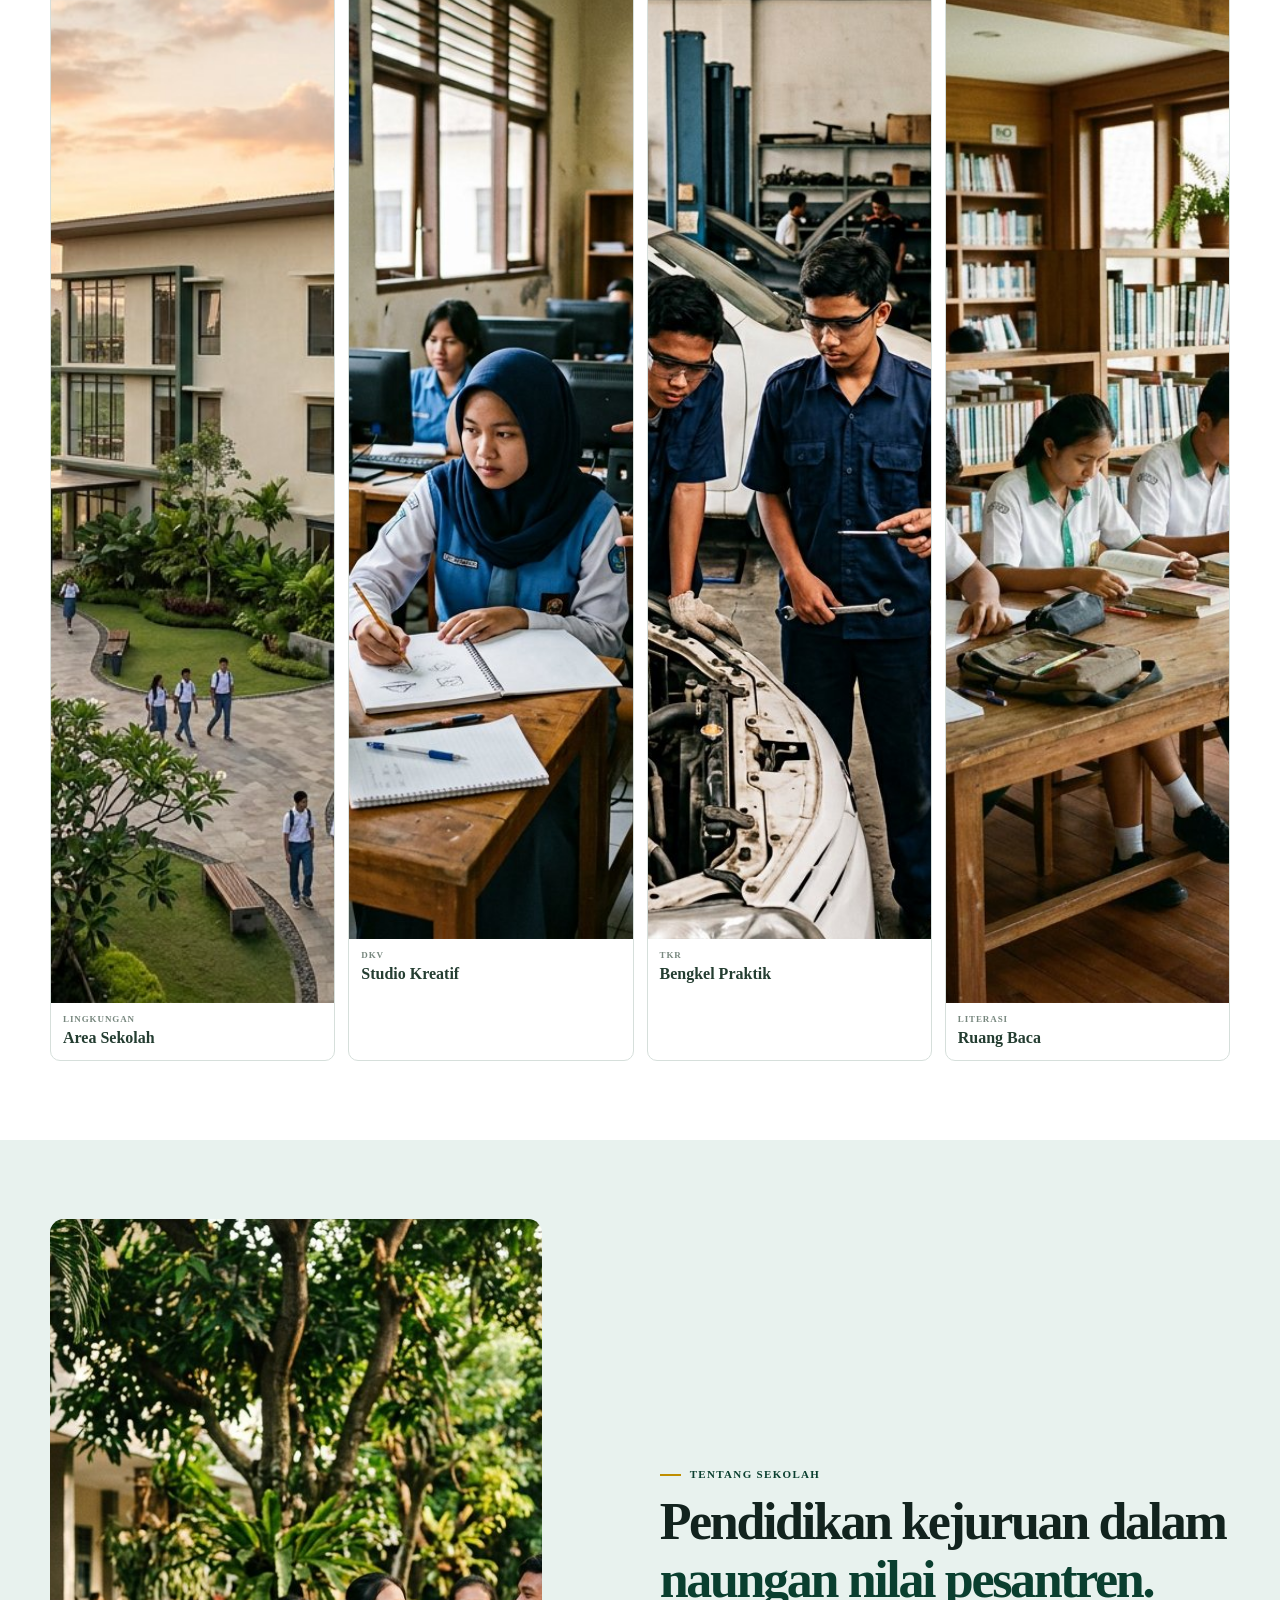
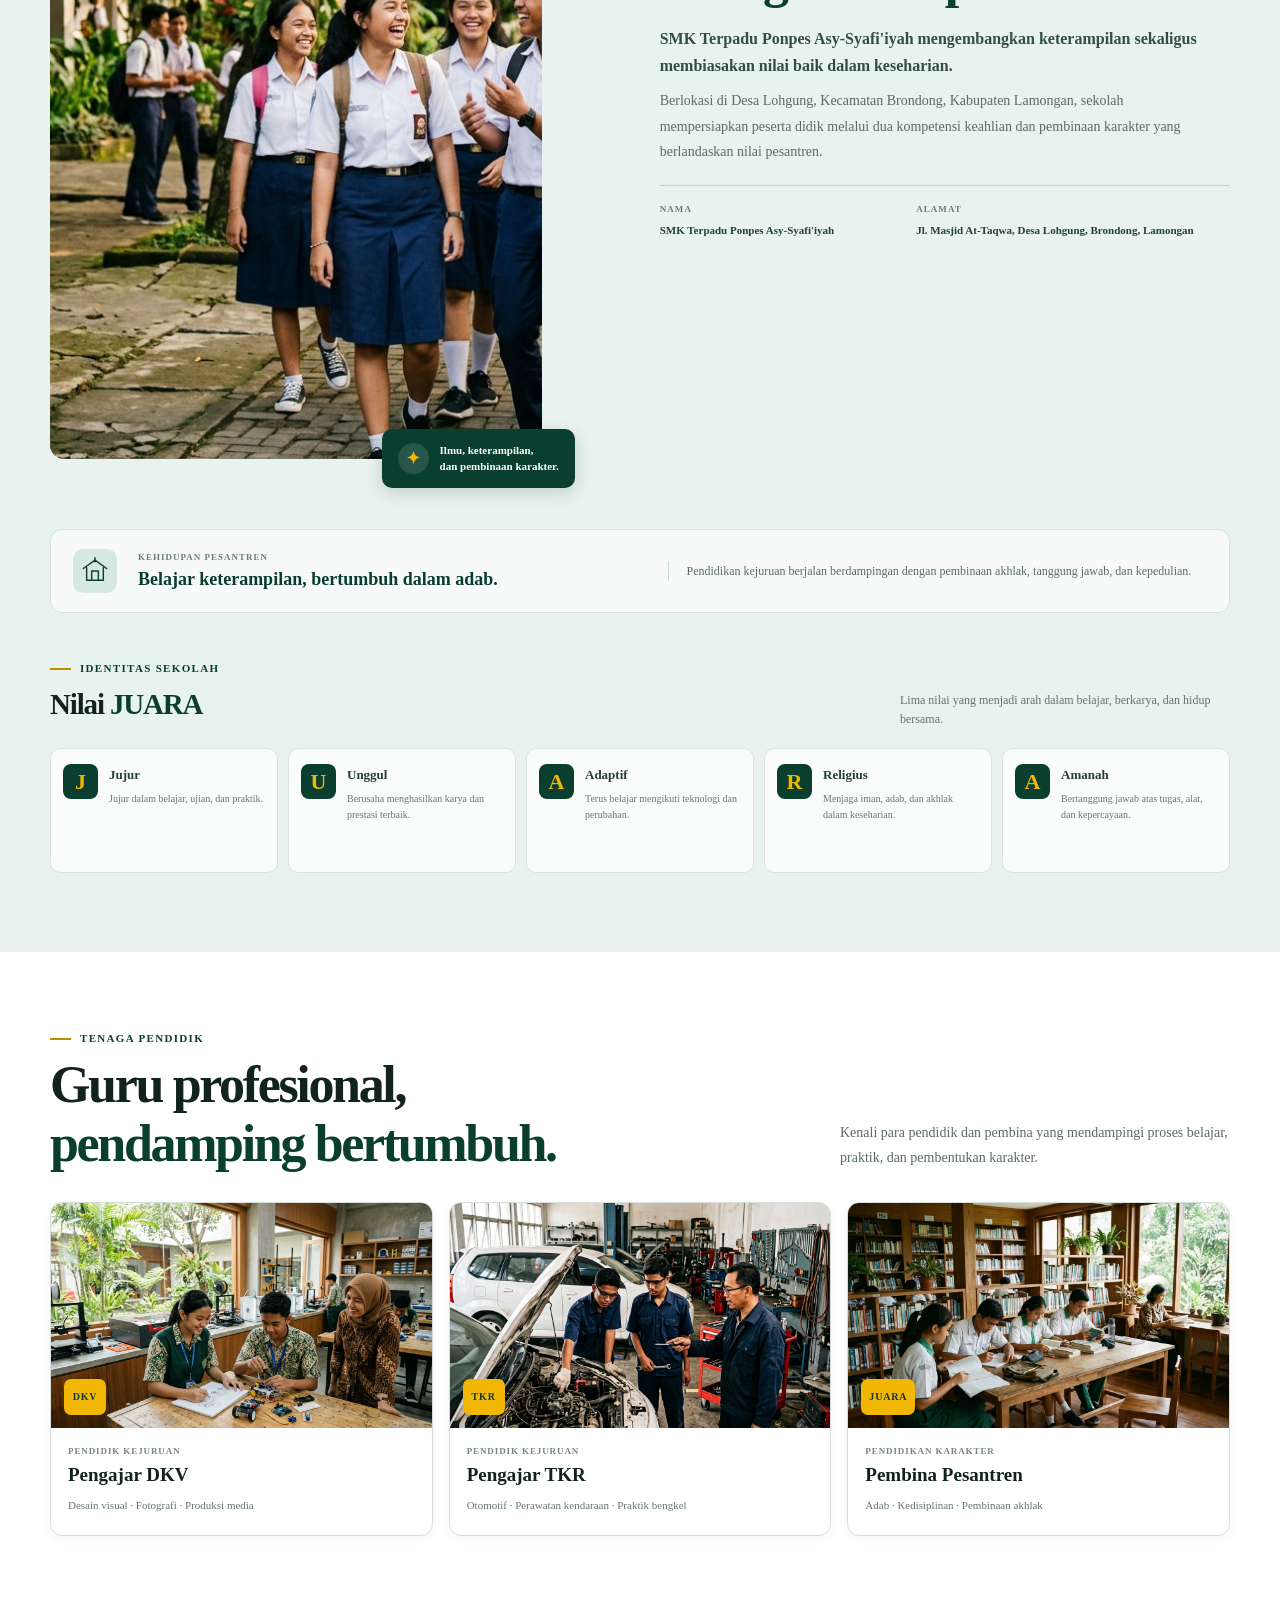
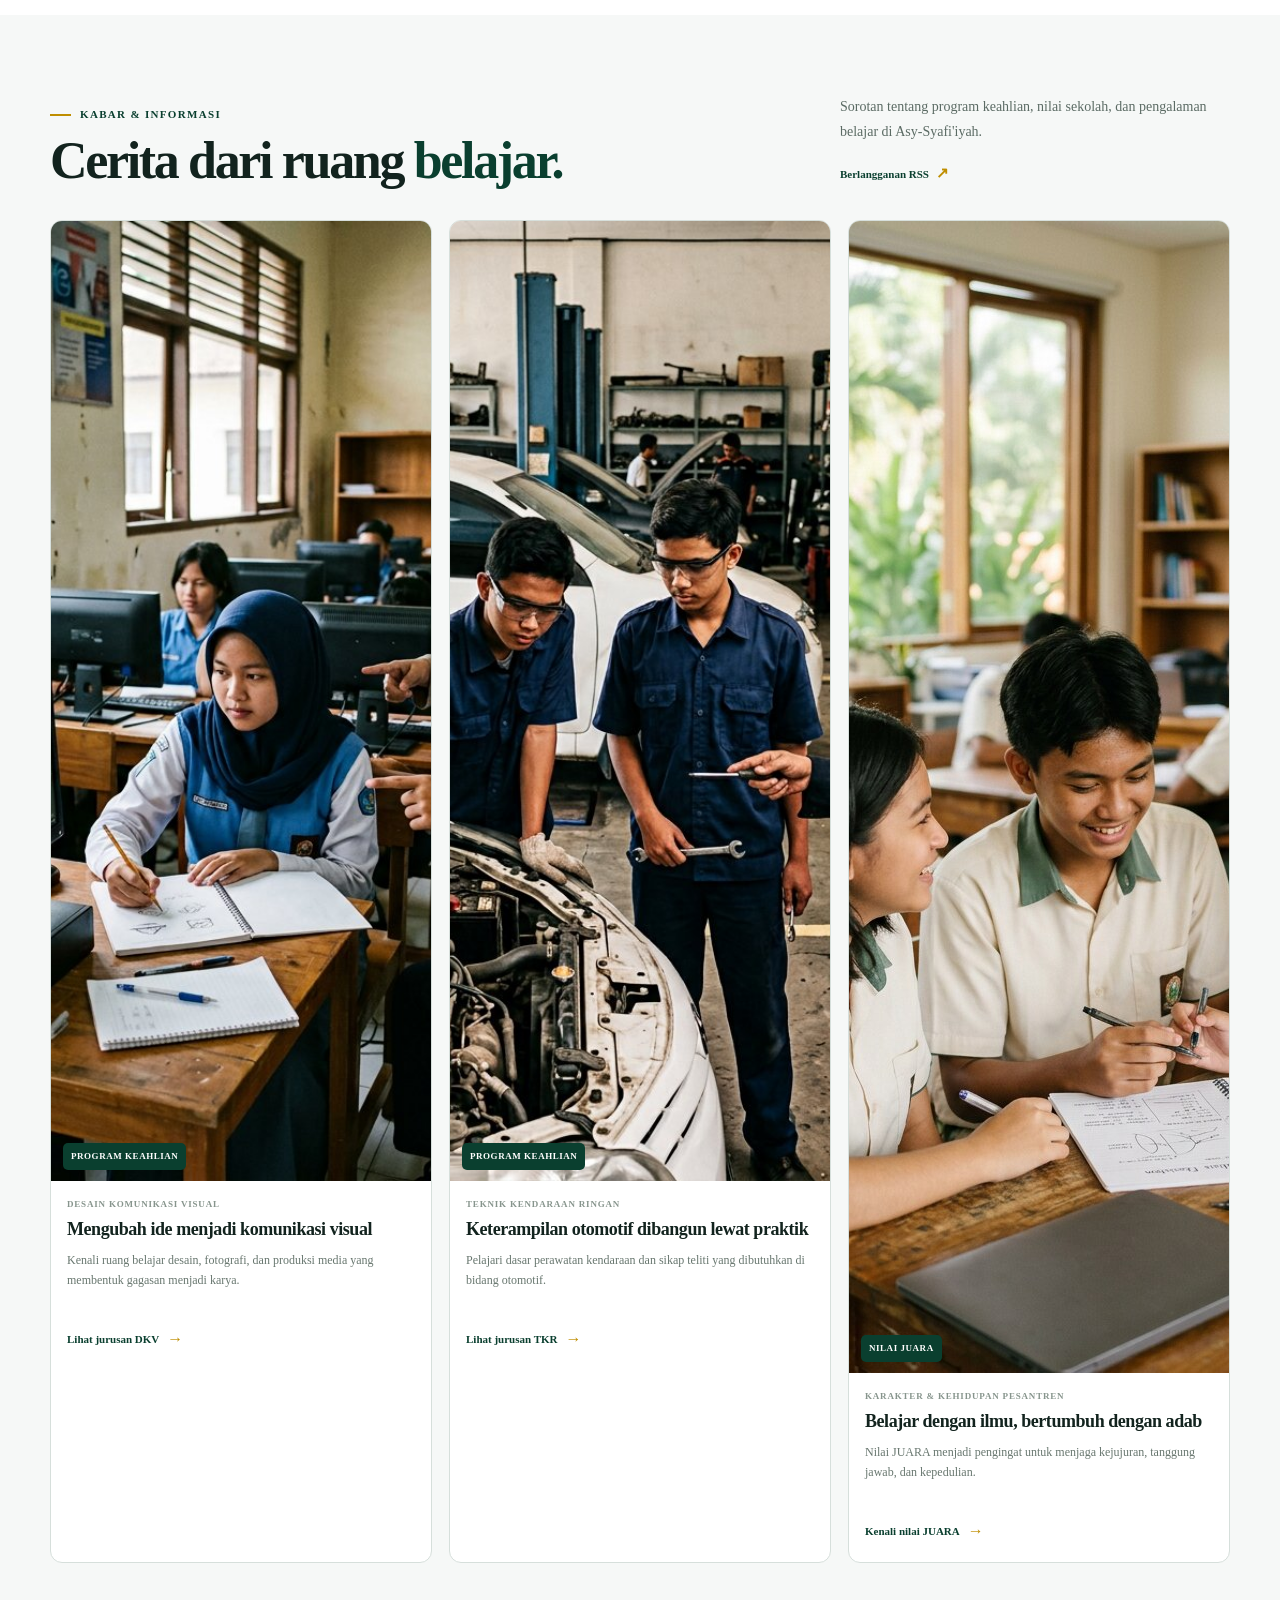
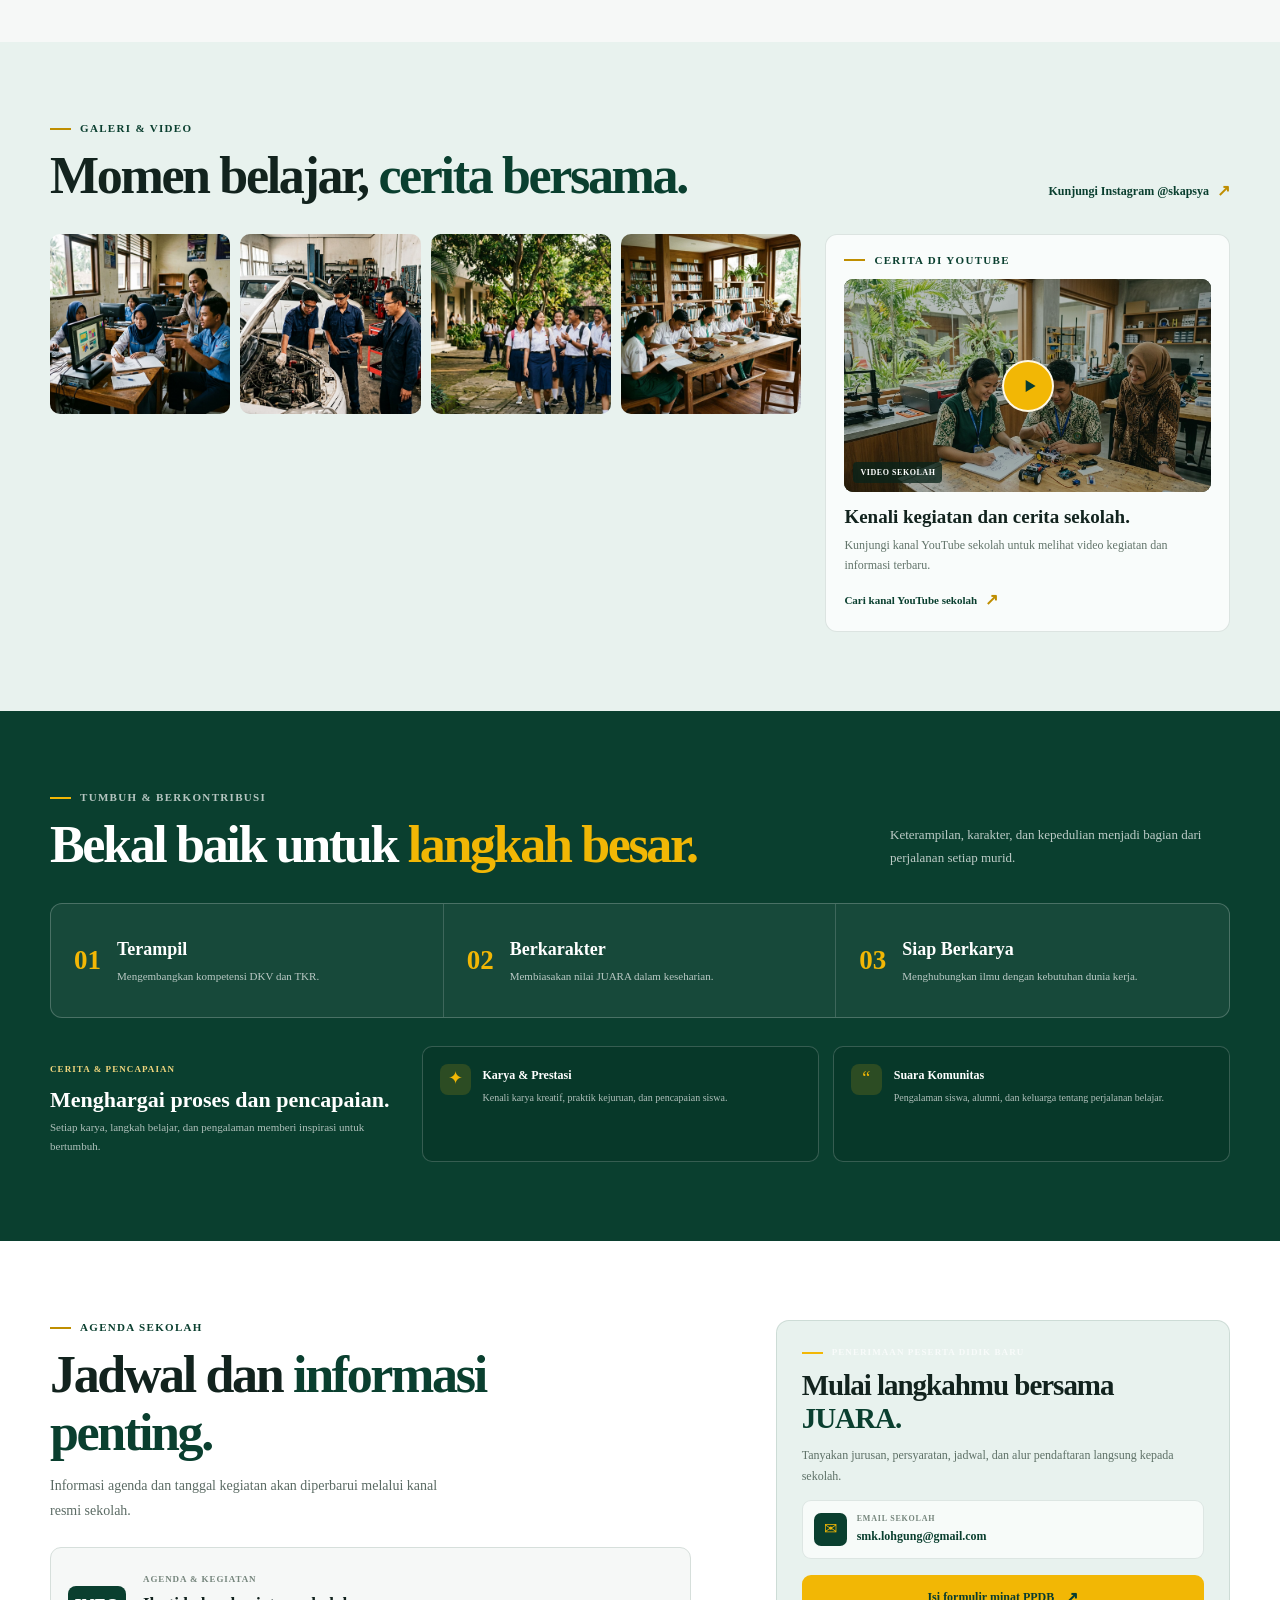
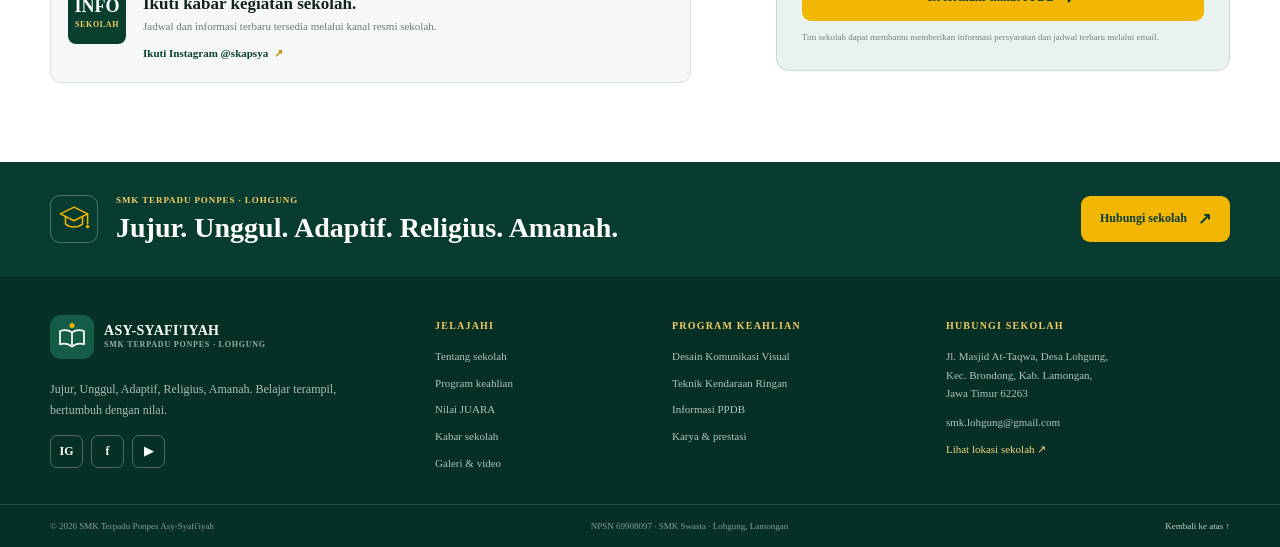
==== commit 7ce9d2cf: "feat: add PPDB registration workflow and refine site UI Co-authored-by: arena-agent <297053741+arena" ====
--- a/index.html
+++ b/index.html
@@ -8,10 +8,8 @@
     <meta name="keywords" content="SMK Lamongan, SMK Brondong, SMK DKV Lamongan, SMK TKR Lamongan, SMK pesantren Lamongan, PPDB SMK Lamongan">
     <link rel="canonical" href="https://smkasysyafiiyah.sch.id/">
     <link rel="alternate" type="application/rss+xml" title="RSS Berita SMK Asy-Syafi'iyah" href="feed.xml">
-    <link rel="preload" href="public/fonts/bricolage-grotesque-latin.woff2" as="font" type="font/woff2" crossorigin>
-    <link rel="preload" href="public/fonts/plus-jakarta-sans-latin.woff2" as="font" type="font/woff2" crossorigin>
     <link rel="preload" as="image" href="public/images/kampus-hero.jpg">
-    <link rel="stylesheet" href="styles.css">
+    <link rel="stylesheet" href="styles.css?v=hero-controls-20261014">
     <script src="script.js" defer></script>
     <title>SMK DKV &amp; TKR Lamongan | SMK Terpadu Ponpes Asy-Syafi'iyah</title>
     <script type="application/ld+json">
@@ -73,7 +71,7 @@
           <a class="nav-link" href="#berita">Berita</a>
           <a class="nav-link" href="#galeri">Galeri</a>
           <a class="nav-link" href="#kontak">Kontak</a>
-          <a class="header-cta" href="#ppdb">Daftar PPDB <span aria-hidden="true">↗</span></a>
+          <a class="header-cta" href="ppdb.html">Daftar PPDB <span aria-hidden="true">↗</span></a>
         </nav>
       </div>
     </header>
@@ -95,19 +93,19 @@
             <p class="hero-tagline"><strong>JUARA</strong><span>Jujur</span><i></i><span>Unggul</span><i></i><span>Adaptif</span><i></i><span>Religius</span><i></i><span>Amanah</span></p>
             <p class="hero-description" data-cms="hero_description">Kembangkan kompetensi kejuruan dan karakter baik dalam lingkungan belajar yang memadukan keterampilan, nilai, dan kehidupan pesantren.</p>
             <div class="hero-actions">
-              <a class="button button-primary" href="#ppdb">Informasi PPDB <span aria-hidden="true">→</span></a>
+              <a class="button button-primary" href="ppdb.html">Informasi PPDB <span aria-hidden="true">→</span></a>
               <a class="button button-secondary" href="#jurusan">Jelajahi jurusan</a>
             </div>
             <p class="hero-location"><span class="location-pin" aria-hidden="true">⌖</span> <span data-cms="location_text">Lohgung · Brondong · Lamongan, Jawa Timur</span></p>
           </div>
         </div>
         <div class="hero-slider-controls" data-hero-controls role="group" aria-label="Navigasi gambar banner" hidden>
-          <button class="hero-arrow" type="button" data-hero-prev aria-label="Tampilkan gambar sebelumnya">
+          <button class="hero-arrow hero-arrow-prev" type="button" data-hero-prev aria-label="Tampilkan gambar sebelumnya">
             <svg viewBox="0 0 24 24" fill="none" aria-hidden="true"><path d="m14.5 5.5-7 6.5 7 6.5" stroke="currentColor" stroke-width="1.8" stroke-linecap="round" stroke-linejoin="round"/></svg>
           </button>
           <span class="hero-slide-count" aria-hidden="true"><span data-hero-current>01</span><span> / </span><span data-hero-total>04</span></span>
           <span class="sr-only" data-hero-status aria-live="polite" aria-atomic="true">Gambar 1 dari 4</span>
-          <button class="hero-arrow" type="button" data-hero-next aria-label="Tampilkan gambar berikutnya">
+          <button class="hero-arrow hero-arrow-next" type="button" data-hero-next aria-label="Tampilkan gambar berikutnya">
             <svg viewBox="0 0 24 24" fill="none" aria-hidden="true"><path d="m9.5 5.5 7 6.5-7 6.5" stroke="currentColor" stroke-width="1.8" stroke-linecap="round" stroke-linejoin="round"/></svg>
           </button>
         </div>
@@ -328,7 +326,7 @@
             <h2>Mulai langkahmu bersama <em>JUARA.</em></h2>
             <p>Tanyakan jurusan, persyaratan, jadwal, dan alur pendaftaran langsung kepada sekolah.</p>
             <div class="ppdb-contact"><span class="ppdb-contact-icon" aria-hidden="true">✉</span><div><small>EMAIL SEKOLAH</small><a data-cms-email href="mailto:smk.lohgung@gmail.com">smk.lohgung@gmail.com</a></div></div>
-            <a class="button button-yellow" href="mailto:smk.lohgung@gmail.com?subject=Informasi%20PPDB%20SMK%20Asy-Syafi%27iyah">Tanyakan informasi PPDB <span aria-hidden="true">↗</span></a>
+            <a class="button button-yellow" href="ppdb.html">Isi formulir minat PPDB <span aria-hidden="true">↗</span></a>
             <p class="ppdb-note">Tim sekolah dapat membantu memberikan informasi persyaratan dan jadwal terbaru melalui email.</p>
           </div>
         </div>
@@ -358,7 +356,7 @@
             </div>
           </div>
           <div class="footer-column"><h2>Jelajahi</h2><a href="#tentang">Tentang sekolah</a><a href="#jurusan">Program keahlian</a><a href="#nilai-juara">Nilai JUARA</a><a href="#berita">Kabar sekolah</a><a href="#galeri">Galeri &amp; video</a></div>
-          <div class="footer-column"><h2>Program Keahlian</h2><a href="#jurusan-dkv">Desain Komunikasi Visual</a><a href="#jurusan-tkr">Teknik Kendaraan Ringan</a><a href="#ppdb">Informasi PPDB</a><a href="#prestasi">Karya &amp; prestasi</a></div>
+          <div class="footer-column"><h2>Program Keahlian</h2><a href="#jurusan-dkv">Desain Komunikasi Visual</a><a href="#jurusan-tkr">Teknik Kendaraan Ringan</a><a href="ppdb.html">Informasi PPDB</a><a href="#prestasi">Karya &amp; prestasi</a></div>
           <div class="footer-column footer-contact"><h2>Hubungi Sekolah</h2><p data-cms="contact_address">Jl. Masjid At-Taqwa, Desa Lohgung,
 Kec. Brondong, Kab. Lamongan,
 Jawa Timur 62263</p><a data-cms-email href="mailto:smk.lohgung@gmail.com">smk.lohgung@gmail.com</a><a class="map-link" href="https://maps.google.com/?q=Jl.+Masjid+At-Taqwa,+Lohgung,+Brondong,+Lamongan,+Jawa+Timur" target="_blank" rel="noopener noreferrer">Lihat lokasi sekolah ↗</a></div>
@@ -367,7 +365,7 @@
       </footer>
 
       <div class="mobile-action-bar" role="group" aria-label="Aksi cepat">
-        <a class="mobile-ppdb" href="#ppdb">Informasi PPDB</a>
+        <a class="mobile-ppdb" href="ppdb.html">Informasi PPDB</a>
         <a class="mobile-contact" href="mailto:smk.lohgung@gmail.com" aria-label="Kirim email ke sekolah"><span aria-hidden="true">✉</span> Hubungi</a>
       </div>
 
--- a/styles.css
+++ b/styles.css
@@ -1,16 +1,9 @@
+/* The site's licensed Maiah Serif webfont belongs at this path when supplied by the school. */
 @font-face {
-  font-family: "Plus Jakarta Sans";
-  src: url("public/fonts/plus-jakarta-sans-latin.woff2") format("woff2");
+  font-family: "Maiah Serif";
+  src: url("public/fonts/maiah-serif-latin.woff2") format("woff2");
   font-style: normal;
-  font-weight: 200 800;
-  font-display: swap;
-}
-
-@font-face {
-  font-family: "Bricolage Grotesque";
-  src: url("public/fonts/bricolage-grotesque-latin.woff2") format("woff2");
-  font-style: normal;
-  font-weight: 200 900;
+  font-weight: 400;
   font-display: swap;
 }
 
@@ -29,6 +22,8 @@
   --radius: 14px;
   --shadow: 0 10px 28px rgba(18, 47, 37, .08);
   --container: 1180px;
+  --font-main: "Maiah Serif", Georgia, "Times New Roman", serif;
+  --font-display: "Maiah Serif", Georgia, "Times New Roman", serif;
 }
 
 * { box-sizing: border-box; }
@@ -38,7 +33,7 @@
   margin: 0;
   background: var(--page);
   color: var(--ink);
-  font-family: "Plus Jakarta Sans", Arial, sans-serif;
+  font-family: var(--font-main);
   font-size: 15px;
   line-height: 1.65;
   -webkit-font-smoothing: antialiased;
@@ -72,7 +67,7 @@
 .brand-logo-image { position: absolute; inset: 0; width: 100%; height: 100%; object-fit: contain; }
 .brand-logo-image[hidden] { display: none; }
 .brand-name { display: flex; flex-direction: column; gap: 2px; }
-.brand-name strong { color: var(--green); font-family: "Bricolage Grotesque", sans-serif; font-size: 16px; font-weight: 800; line-height: 1.1; letter-spacing: .02em; }
+.brand-name strong { color: var(--green); font-family: var(--font-display); font-size: 16px; font-weight: 800; line-height: 1.1; letter-spacing: .02em; }
 .brand-name > span { color: #66776f; font-size: 8px; font-weight: 750; line-height: 1.2; letter-spacing: .1em; white-space: nowrap; }
 .primary-navigation { display: flex; align-items: center; gap: clamp(14px, 1.9vw, 25px); }
 .nav-link { position: relative; display: inline-flex; min-height: 44px; align-items: center; color: #34463e; font-size: 12px; font-weight: 700; white-space: nowrap; }
@@ -89,20 +84,22 @@
 .hero-background { position: absolute; inset: 0; width: 100%; height: 100%; object-fit: cover; object-position: center 52%; opacity: 0; transform: scale(1.025); transition: opacity .45s ease, transform 4s ease; }
 .hero-background.is-active { opacity: 1; transform: scale(1); }
 .hero-overlay { z-index: 1; pointer-events: none; background: linear-gradient(90deg, rgba(4, 30, 22, .91) 0%, rgba(4, 30, 22, .82) 34%, rgba(4, 30, 22, .42) 66%, rgba(4, 30, 22, .13) 100%), linear-gradient(0deg, rgba(3, 27, 19, .34), transparent 48%); }
-.hero-grid { position: relative; z-index: 2; width: 100%; display: flex; align-items: center; }
-.hero-slider-controls { position: absolute; z-index: 3; bottom: 22px; left: 50%; width: min(var(--container), calc(100% - 56px)); display: flex; align-items: center; justify-content: flex-end; gap: 11px; transform: translateX(-50%); }
+.hero-grid { position: relative; z-index: 2; width: 100%; display: flex; align-items: center; padding-inline: clamp(52px, 5vw, 72px); }
+.hero-section .hero-slider-controls { position: absolute; z-index: 3; inset: 0; width: 100%; height: 100%; margin: 0; transform: none; pointer-events: none; }
 .hero-slider-controls[hidden] { display: none; }
-.hero-arrow { width: 42px; height: 42px; display: grid; flex: 0 0 auto; place-items: center; border: 1px solid rgba(255,255,255,.65); border-radius: 50%; background: rgba(255,255,255,.12); color: #fff; cursor: pointer; backdrop-filter: blur(8px); transition: background .18s ease, border-color .18s ease, color .18s ease, transform .18s ease; }
-.hero-arrow:hover { transform: translateY(-1px); border-color: var(--gold); background: var(--gold); color: var(--green-dark); }
-.hero-arrow:active { transform: scale(.96); }
-.hero-arrow svg { width: 21px; height: 21px; }
-.hero-slide-count { min-width: 48px; color: rgba(255,255,255,.9); font-size: 11px; font-weight: 800; letter-spacing: .1em; text-align: center; text-shadow: 0 1px 5px rgba(0,0,0,.35); }
+.hero-arrow { position: absolute; top: 50%; width: 34px; height: 34px; display: grid; place-items: center; transform: translateY(-50%); border: 1px solid rgba(255,255,255,.38); border-radius: 50%; background: rgba(4,30,22,.22); color: rgba(255,255,255,.86); cursor: pointer; opacity: .78; pointer-events: auto; backdrop-filter: blur(4px); transition: background .18s ease, border-color .18s ease, color .18s ease, opacity .18s ease, transform .18s ease; }
+.hero-section .hero-slider-controls .hero-arrow-prev { top: 50%; right: auto; bottom: auto; left: clamp(13px, 3vw, 36px); transform: translateY(-50%); }
+.hero-section .hero-slider-controls .hero-arrow-next { top: 50%; right: clamp(13px, 3vw, 36px); bottom: auto; left: auto; transform: translateY(-50%); }
+.hero-arrow:hover { transform: translateY(-50%) scale(1.04); border-color: rgba(255,255,255,.72); background: rgba(4,30,22,.52); color: #fff; opacity: 1; }
+.hero-arrow:active { transform: translateY(-50%) scale(.96); }
+.hero-arrow svg { width: 17px; height: 17px; }
+.hero-slide-count { position: absolute; bottom: 18px; left: 50%; min-width: 48px; transform: translateX(-50%); color: rgba(255,255,255,.78); font-size: 10px; font-weight: 750; letter-spacing: .1em; text-align: center; text-shadow: 0 1px 5px rgba(0,0,0,.4); pointer-events: none; }
 .hero-copy { max-width: 650px; }
 .eyebrow, .section-label { display: flex; align-items: center; gap: 9px; margin: 0 0 15px; color: var(--green); font-size: 11px; line-height: 1.4; font-weight: 800; letter-spacing: .12em; }
 .eyebrow-rule, .section-label > span { width: 21px; height: 2px; flex: 0 0 auto; background: var(--gold-dark); }
 .hero-section .eyebrow { color: rgba(255,255,255,.78); }
 .hero-section .eyebrow-rule { background: var(--gold); }
-.hero-copy h1 { max-width: 670px; margin: 0; color: #fff; font-family: "Bricolage Grotesque", sans-serif; font-size: clamp(48px, 5.4vw, 70px); font-weight: 750; line-height: 1.04; letter-spacing: -.055em; }
+.hero-copy h1 { max-width: 670px; margin: 0; color: #fff; font-family: var(--font-display); font-size: clamp(48px, 5.4vw, 70px); font-weight: 750; line-height: 1.04; letter-spacing: -.055em; }
 .hero-section .hero-copy h1 em { color: var(--gold); font-style: normal; }
 .section-title em, .values-heading h3 em, .ppdb-card h2 em { color: var(--green); font-style: normal; }
 .hero-tagline { display: flex; flex-wrap: wrap; align-items: center; gap: 7px; margin: 17px 0 0; color: rgba(255,255,255,.88); font-size: 10px; font-weight: 700; }
@@ -131,7 +128,7 @@
 .fact-icon { width: 38px; height: 38px; flex: 0 0 38px; display: grid; place-items: center; border-radius: 10px; background: var(--green-soft); color: var(--green); }
 .fact-icon svg { width: 25px; height: 25px; }
 .fact-copy { min-width: 0; display: flex; flex-direction: column; gap: 2px; }
-.fact-value { color: var(--green); font-family: "Bricolage Grotesque", sans-serif; font-size: 29px; font-weight: 780; line-height: 1; letter-spacing: -.045em; }
+.fact-value { color: var(--green); font-family: var(--font-display); font-size: 29px; font-weight: 780; line-height: 1; letter-spacing: -.045em; }
 .fact-value.fact-program { font-size: 22px; letter-spacing: -.015em; }
 .fact-copy strong { color: #253c31; font-size: 11px; line-height: 1.3; font-weight: 800; }
 .fact-copy small { color: #75847c; font-size: 9px; line-height: 1.35; }
@@ -141,7 +138,7 @@
 .section-heading-row { display: flex; align-items: end; justify-content: space-between; gap: 34px; margin-bottom: 29px; }
 .section-heading-row > div { min-width: 0; }
 .section-label { margin-bottom: 10px; }
-.section-title { margin: 0; color: var(--ink); font-family: "Bricolage Grotesque", sans-serif; font-size: clamp(35px, 4.1vw, 52px); font-weight: 750; line-height: 1.12; letter-spacing: -.045em; }
+.section-title { margin: 0; color: var(--ink); font-family: var(--font-display); font-size: clamp(35px, 4.1vw, 52px); font-weight: 750; line-height: 1.12; letter-spacing: -.045em; }
 .section-intro { max-width: 390px; margin: 0 0 3px; color: var(--muted); font-size: 14px; line-height: 1.8; }
 
 .majors-section { background: #fff; }
@@ -151,12 +148,12 @@
 .major-image { position: relative; height: 235px; overflow: hidden; background: #dce6e0; }
 .major-image img { width: 100%; height: 100%; object-fit: cover; transition: transform .35s ease; }
 .major-card:hover .major-image img { transform: scale(1.025); }
-.major-code { position: absolute; top: 14px; left: 14px; min-width: 39px; min-height: 39px; display: grid; place-items: center; border-radius: 9px; background: var(--green); color: #fff; font-family: "Bricolage Grotesque", sans-serif; font-size: 17px; font-weight: 700; }
+.major-code { position: absolute; top: 14px; left: 14px; min-width: 39px; min-height: 39px; display: grid; place-items: center; border-radius: 9px; background: var(--green); color: #fff; font-family: var(--font-display); font-size: 17px; font-weight: 700; }
 .major-image-label { position: absolute; right: 12px; bottom: 12px; left: 12px; width: fit-content; padding: 7px 10px; border-radius: 6px; background: rgba(18, 35, 30, .82); color: #fff; font-size: 9px; font-weight: 800; letter-spacing: .08em; }
 .major-content { padding: 22px 23px 21px; }
 .major-kicker { margin: 0 0 7px; color: #7b8a82; font-size: 10px; font-weight: 800; letter-spacing: .1em; }
-.major-content h3 { margin: 0; color: var(--ink); font-family: "Bricolage Grotesque", sans-serif; font-size: clamp(24px, 2.4vw, 30px); font-weight: 750; line-height: 1.2; letter-spacing: -.035em; }
-.major-content h3 span { display: inline-grid; min-width: 41px; min-height: 28px; place-items: center; margin-left: 5px; vertical-align: middle; border-radius: 6px; background: var(--green-soft); color: var(--green); font-family: "Plus Jakarta Sans", sans-serif; font-size: 12px; font-weight: 800; letter-spacing: .04em; }
+.major-content h3 { margin: 0; color: var(--ink); font-family: var(--font-display); font-size: clamp(24px, 2.4vw, 30px); font-weight: 750; line-height: 1.2; letter-spacing: -.035em; }
+.major-content h3 span { display: inline-grid; min-width: 41px; min-height: 28px; place-items: center; margin-left: 5px; vertical-align: middle; border-radius: 6px; background: var(--green-soft); color: var(--green); font-family: var(--font-main); font-size: 12px; font-weight: 800; letter-spacing: .04em; }
 .major-content > p:not(.major-kicker) { min-height: 52px; margin: 11px 0 15px; color: var(--muted); font-size: 13px; line-height: 1.75; }
 .skill-list { display: flex; flex-wrap: wrap; gap: 7px; }
 .skill-list span { padding: 6px 9px; border: 1px solid var(--line); border-radius: 6px; color: #42564b; font-size: 10px; line-height: 1.3; font-weight: 700; }
@@ -167,14 +164,14 @@
 .facilities-preview { margin-top: 52px; padding-top: 30px; border-top: 1px solid var(--line); }
 .facilities-preview-heading { display: flex; align-items: end; justify-content: space-between; gap: 24px; margin-bottom: 17px; }
 .facilities-preview-heading .section-label { margin-bottom: 6px; }
-.facilities-preview-heading h3 { margin: 0; color: var(--ink); font-family: "Bricolage Grotesque", sans-serif; font-size: 26px; font-weight: 750; line-height: 1.2; letter-spacing: -.035em; }
+.facilities-preview-heading h3 { margin: 0; color: var(--ink); font-family: var(--font-display); font-size: 26px; font-weight: 750; line-height: 1.2; letter-spacing: -.035em; }
 .facilities-preview-heading > p { max-width: 330px; margin: 0 0 2px; color: var(--muted); font-size: 12px; line-height: 1.65; }
 .mini-facilities-grid { display: grid; grid-template-columns: repeat(4, minmax(0, 1fr)); gap: 13px; }
 .mini-facility-card { display: flex; flex-direction: column; overflow: hidden; border: 1px solid var(--line); border-radius: 10px; background: #fff; transition: transform .18s ease, box-shadow .18s ease; }
 .mini-facility-card:hover { transform: translateY(-3px); box-shadow: var(--shadow); }
 .mini-facility-card img { width: 100%; aspect-ratio: 1.56; object-fit: cover; background: var(--green-soft); }
 .mini-facility-card > span { margin: 11px 12px 2px; color: #77877e; font-size: 9px; line-height: 1.3; font-weight: 800; letter-spacing: .1em; }
-.mini-facility-card strong { margin: 0 12px 12px; color: #243d31; font-family: "Bricolage Grotesque", sans-serif; font-size: 16px; font-weight: 700; line-height: 1.25; }
+.mini-facility-card strong { margin: 0 12px 12px; color: #243d31; font-family: var(--font-display); font-size: 16px; font-weight: 700; line-height: 1.25; }
 
 .about-section { background: var(--green-soft); }
 .about-layout { display: grid; grid-template-columns: minmax(0, .92fr) minmax(0, 1fr); align-items: center; gap: clamp(40px, 7vw, 85px); }
@@ -193,15 +190,15 @@
 .pesantren-icon { width: 44px; height: 44px; display: grid; place-items: center; border-radius: 10px; background: #d7e8e0; color: var(--green); }
 .pesantren-icon svg { width: 30px; height: 30px; }
 .pesantren-band > div p { margin: 0 0 3px; color: #698075; font-size: 9px; font-weight: 800; letter-spacing: .11em; }
-.pesantren-band h3 { margin: 0; color: var(--green-dark); font-family: "Bricolage Grotesque", sans-serif; font-size: 18px; font-weight: 700; line-height: 1.3; }
+.pesantren-band h3 { margin: 0; color: var(--green-dark); font-family: var(--font-display); font-size: 18px; font-weight: 700; line-height: 1.3; }
 .pesantren-description { padding-left: 18px; border-left: 1px solid #c7d8d0; color: #596d63; font-size: 12px; line-height: 1.7; }
 .values-heading { display: flex; align-items: end; justify-content: space-between; gap: 20px; margin-top: 48px; margin-bottom: 19px; }
 .values-heading .section-label { margin-bottom: 5px; }
-.values-heading h3 { margin: 0; color: var(--ink); font-family: "Bricolage Grotesque", sans-serif; font-size: 29px; font-weight: 750; letter-spacing: -.04em; }
+.values-heading h3 { margin: 0; color: var(--ink); font-family: var(--font-display); font-size: 29px; font-weight: 750; letter-spacing: -.04em; }
 .values-heading > p { max-width: 330px; margin: 0; color: #61766b; font-size: 12px; line-height: 1.6; }
 .values-grid { display: grid; grid-template-columns: repeat(5, minmax(0, 1fr)); gap: 10px; }
 .value-card { min-height: 125px; display: flex; align-items: flex-start; gap: 11px; padding: 15px 12px; border: 1px solid rgba(10,63,47,.12); border-radius: 10px; background: rgba(255,255,255,.72); }
-.value-letter { width: 35px; height: 35px; flex: 0 0 auto; display: grid; place-items: center; border-radius: 8px; background: var(--green); color: var(--gold); font-family: "Bricolage Grotesque", sans-serif; font-size: 22px; font-weight: 800; }
+.value-letter { width: 35px; height: 35px; flex: 0 0 auto; display: grid; place-items: center; border-radius: 8px; background: var(--green); color: var(--gold); font-family: var(--font-display); font-size: 22px; font-weight: 800; }
 .value-card h4 { margin: 0 0 5px; color: #233e32; font-size: 13px; font-weight: 800; }
 .value-card p { margin: 0; color: #68786f; font-size: 10px; line-height: 1.6; }
 
@@ -215,7 +212,7 @@
 .teacher-dept { position: absolute; left: 13px; bottom: 13px; min-width: 42px; min-height: 36px; display: grid; place-items: center; padding-inline: 8px; border-radius: 7px; background: var(--gold); color: var(--green-dark); font-size: 10px; font-weight: 900; letter-spacing: .08em; }
 .teacher-info { padding: 16px 17px 18px; }
 .teacher-info > p { margin: 0 0 4px; color: #78877f; font-size: 9px; font-weight: 800; letter-spacing: .1em; }
-.teacher-info h3 { margin: 0 0 5px; color: var(--ink); font-family: "Bricolage Grotesque", sans-serif; font-size: 19px; font-weight: 750; line-height: 1.3; }
+.teacher-info h3 { margin: 0 0 5px; color: var(--ink); font-family: var(--font-display); font-size: 19px; font-weight: 750; line-height: 1.3; }
 .teacher-info > span { color: #66766e; font-size: 11px; line-height: 1.6; }
 
 .news-section { background: #f6f8f7; }
@@ -233,7 +230,7 @@
 .news-category { position: absolute; left: 12px; bottom: 11px; padding: 6px 8px; border-radius: 5px; background: var(--green); color: #fff; font-size: 9px; font-weight: 800; letter-spacing: .06em; }
 .news-content { padding: 16px 16px 18px; }
 .news-meta { margin: 0 0 6px; color: #87958d; font-size: 9px; font-weight: 800; letter-spacing: .09em; }
-.news-content h3 { margin: 0; color: var(--ink); font-family: "Bricolage Grotesque", sans-serif; font-size: 18px; font-weight: 700; line-height: 1.35; letter-spacing: -.025em; }
+.news-content h3 { margin: 0; color: var(--ink); font-family: var(--font-display); font-size: 18px; font-weight: 700; line-height: 1.35; letter-spacing: -.025em; }
 .news-content h3 a:hover { color: var(--green); }
 .news-content > p:not(.news-meta) { min-height: 66px; margin: 8px 0 10px; color: #68776f; font-size: 12px; line-height: 1.7; }
 .news-link { display: inline-flex; align-items: center; gap: 8px; color: var(--green); font-size: 11px; font-weight: 800; }
@@ -262,7 +259,7 @@
 .video-play:hover { transform: translate(-50%, -50%) scale(1.06); background: #f8cf50; }
 .video-play svg { width: 22px; height: 22px; margin-left: 3px; }
 .video-duration { position: absolute; left: 9px; bottom: 9px; padding: 4px 7px; border-radius: 4px; background: rgba(9,34,25,.77); color: #fff; font-size: 8px; font-weight: 800; letter-spacing: .07em; }
-.video-panel h3 { margin: 13px 0 5px; color: var(--ink); font-family: "Bricolage Grotesque", sans-serif; font-size: 19px; font-weight: 700; line-height: 1.3; }
+.video-panel h3 { margin: 13px 0 5px; color: var(--ink); font-family: var(--font-display); font-size: 19px; font-weight: 700; line-height: 1.3; }
 .video-panel > p:not(.section-label) { margin: 0 0 11px; color: #63756b; font-size: 12px; line-height: 1.7; }
 .video-panel .text-link { font-size: 11px; }
 
@@ -276,13 +273,13 @@
 .impact-pillars { display: grid; grid-template-columns: repeat(3, 1fr); border: 1px solid rgba(255,255,255,.22); border-radius: 12px; background: rgba(255,255,255,.055); }
 .impact-pillars article { min-height: 113px; display: flex; align-items: center; gap: 16px; padding: 20px 23px; border-right: 1px solid rgba(255,255,255,.17); }
 .impact-pillars article:last-child { border-right: 0; }
-.impact-index { color: var(--gold); font-family: "Bricolage Grotesque", sans-serif; font-size: 27px; font-weight: 700; }
-.impact-pillars h3 { margin: 0 0 4px; color: white; font-family: "Bricolage Grotesque", sans-serif; font-size: 18px; font-weight: 700; }
+.impact-index { color: var(--gold); font-family: var(--font-display); font-size: 27px; font-weight: 700; }
+.impact-pillars h3 { margin: 0 0 4px; color: white; font-family: var(--font-display); font-size: 18px; font-weight: 700; }
 .impact-pillars p { margin: 0; color: rgba(255,255,255,.7); font-size: 11px; line-height: 1.6; }
 .stories-row { display: grid; grid-template-columns: minmax(200px, .9fr) repeat(2, minmax(0, 1fr)); gap: 14px; margin-top: 28px; }
 .stories-heading { padding: 9px 15px 7px 0; }
 .stories-label { color: #f2d77e; font-size: 9px; font-weight: 800; letter-spacing: .12em; }
-.stories-heading h3 { margin: 7px 0 5px; color: #fff; font-family: "Bricolage Grotesque", sans-serif; font-size: 22px; font-weight: 700; line-height: 1.2; }
+.stories-heading h3 { margin: 7px 0 5px; color: #fff; font-family: var(--font-display); font-size: 22px; font-weight: 700; line-height: 1.2; }
 .stories-heading p { margin: 0; color: rgba(255,255,255,.67); font-size: 11px; line-height: 1.7; }
 .story-placeholder { min-height: 116px; display: flex; align-items: flex-start; gap: 12px; padding: 17px; border: 1px solid rgba(255,255,255,.19); border-radius: 10px; background: rgba(3,35,26,.22); }
 .story-icon { width: 31px; height: 31px; flex: 0 0 auto; display: grid; place-items: center; border-radius: 8px; background: rgba(242,183,5,.16); color: var(--gold); font-size: 18px; }
@@ -296,17 +293,17 @@
 .agenda-column > .section-intro { margin-top: 11px; }
 .agenda-empty { display: flex; align-items: center; gap: 17px; margin-top: 23px; padding: 17px; border: 1px solid var(--line); border-radius: 11px; background: var(--page); }
 .agenda-date { width: 58px; height: 58px; flex: 0 0 auto; display: flex; flex-direction: column; align-items: center; justify-content: center; border-radius: 8px; background: var(--green); color: #fff; }
-.agenda-date strong { font-family: "Bricolage Grotesque", sans-serif; font-size: 18px; line-height: 1; }
+.agenda-date strong { font-family: var(--font-display); font-size: 18px; line-height: 1; }
 .agenda-date small { margin-top: 3px; color: #f4cf62; font-size: 8px; font-weight: 800; letter-spacing: .08em; }
 .agenda-category { color: #75857c; font-size: 9px; font-weight: 800; letter-spacing: .1em; }
-.agenda-empty h3 { margin: 4px 0 2px; color: var(--ink); font-family: "Bricolage Grotesque", sans-serif; font-size: 17px; font-weight: 700; line-height: 1.35; }
+.agenda-empty h3 { margin: 4px 0 2px; color: var(--ink); font-family: var(--font-display); font-size: 17px; font-weight: 700; line-height: 1.35; }
 .agenda-empty p { margin: 0; color: #697971; font-size: 11px; line-height: 1.6; }
 .agenda-link { display: inline-flex; align-items: center; gap: 6px; margin-top: 8px; color: var(--green); font-size: 11px; font-weight: 800; }
 .agenda-link span { color: var(--gold-dark); }
 .agenda-link:hover { text-decoration: underline; text-underline-offset: 3px; }
 .ppdb-card { padding: 25px; border: 1px solid rgba(10,63,47,.12); border-radius: 13px; background: var(--green-soft); }
 .ppdb-card .section-label { margin-bottom: 10px; font-size: 9px; }
-.ppdb-card h2 { margin: 0; color: var(--ink); font-family: "Bricolage Grotesque", sans-serif; font-size: 29px; font-weight: 750; line-height: 1.13; letter-spacing: -.035em; }
+.ppdb-card h2 { margin: 0; color: var(--ink); font-family: var(--font-display); font-size: 29px; font-weight: 750; line-height: 1.13; letter-spacing: -.035em; }
 .ppdb-card > p:not(.section-label):not(.ppdb-note) { margin: 11px 0 14px; color: #5e7167; font-size: 12px; line-height: 1.7; }
 .ppdb-contact { display: flex; align-items: center; gap: 10px; margin-bottom: 16px; padding: 11px; border: 1px solid rgba(10,63,47,.11); border-radius: 9px; background: rgba(255,255,255,.66); }
 .ppdb-contact-icon { width: 33px; height: 33px; display: grid; place-items: center; border-radius: 7px; background: var(--green); color: var(--gold); font-size: 16px; }
@@ -324,7 +321,7 @@
 .closing-icon svg { width: 34px; height: 34px; }
 .closing-inner > div { flex: 1; }
 .closing-inner > div p { margin: 0 0 3px; color: #f3cf65; font-size: 9px; font-weight: 800; letter-spacing: .1em; }
-.closing-inner h2 { margin: 0; color: #fff; font-family: "Bricolage Grotesque", sans-serif; font-size: clamp(19px, 2.5vw, 28px); font-weight: 700; line-height: 1.2; }
+.closing-inner h2 { margin: 0; color: #fff; font-family: var(--font-display); font-size: clamp(19px, 2.5vw, 28px); font-weight: 700; line-height: 1.2; }
 .site-footer { background: var(--green-deep); color: #fff; }
 .footer-grid { display: grid; grid-template-columns: 1.3fr .7fr .85fr 1.15fr; gap: clamp(28px, 5vw, 65px); padding-top: 38px; padding-bottom: 32px; }
 .footer-brand .brand-mark { color: #145c47; }
@@ -387,9 +384,8 @@
   .nav-link::after { display: none; }
   .header-cta { min-height: 48px; justify-content: center; margin-top: 15px; font-size: 12px; }
   .hero-section { min-height: 470px; padding-block: 49px 70px; }
-  .hero-grid { display: flex; }
-  .hero-slider-controls { bottom: 17px; width: calc(100% - 40px); gap: 9px; }
-  .hero-arrow { width: 40px; height: 40px; }
+  .hero-grid { display: flex; padding-inline: 64px; }
+  .hero-arrow { width: 33px; height: 33px; }
   .hero-copy h1 { font-size: clamp(40px, 6vw, 55px); }
   .hero-tagline { gap: 5px; font-size: 9px; }
   .hero-description { font-size: 14px; }
@@ -458,11 +454,10 @@
   .brand-name > span { font-size: 6.5px; }
   .primary-navigation { inset: 100px 0 0; padding-inline: 19px; }
   .hero-section { min-height: 0; padding-block: 42px 65px; }
-  .hero-grid { display: flex; }
-  .hero-slider-controls { bottom: 14px; width: calc(100% - 34px); gap: 7px; }
-  .hero-arrow { width: 36px; height: 36px; }
-  .hero-arrow svg { width: 19px; height: 19px; }
-  .hero-slide-count { min-width: 42px; font-size: 10px; }
+  .hero-grid { display: flex; padding-inline: 52px; }
+  .hero-arrow { width: 31px; height: 31px; }
+  .hero-arrow svg { width: 15px; height: 15px; }
+  .hero-slide-count { bottom: 12px; min-width: 40px; font-size: 9px; }
   .hero-copy { max-width: 520px; }
   .eyebrow, .section-label { font-size: 10px; }
   .hero-copy h1 { font-size: clamp(39px, 10vw, 54px); }
@@ -589,6 +584,75 @@
   .lightbox-close { top: -11px; right: -7px; width: 40px; height: 40px; }
 }
 
+.ppdb-page-hero { padding: 54px 0 46px; background: linear-gradient(120deg, var(--green-dark), var(--green)); color: #fff; }
+.ppdb-breadcrumb { display: flex; align-items: center; gap: 8px; margin-bottom: 24px; color: rgba(255,255,255,.72); font-size: 11px; }
+.ppdb-breadcrumb a { color: #fff; }
+.ppdb-page-hero .section-label { margin-bottom: 10px; color: rgba(255,255,255,.76); }
+.ppdb-page-hero .section-label > span { background: var(--gold); }
+.ppdb-page-hero h1 { max-width: 800px; margin: 0; color: #fff; font-family: var(--font-display); font-size: clamp(40px, 5.2vw, 62px); font-weight: 700; line-height: 1.04; letter-spacing: -.035em; }
+.ppdb-page-hero h1 em { color: var(--gold); font-style: normal; }
+.ppdb-page-hero p:not(.section-label):not(.ppdb-breadcrumb) { max-width: 650px; margin: 15px 0 0; color: rgba(255,255,255,.84); font-size: 15px; line-height: 1.8; }
+.ppdb-page-main { padding: 42px 0 76px; background: var(--page); }
+.ppdb-page-grid { display: grid; grid-template-columns: minmax(0, .9fr) minmax(0, 1.1fr); align-items: start; gap: 23px; }
+.ppdb-side-content { display: grid; gap: 16px; }
+.ppdb-info-card, .ppdb-form-card { min-width: 0; padding: 23px; border: 1px solid var(--line); border-radius: 13px; background: #fff; box-shadow: 0 7px 22px rgba(18,47,37,.045); }
+.ppdb-info-card h2, .ppdb-form-card h2 { margin: 0; color: var(--ink); font-family: var(--font-display); font-size: 25px; font-weight: 700; line-height: 1.2; }
+.ppdb-info-card > p:not(.ppdb-eyebrow) { margin: 9px 0 0; color: var(--muted); font-size: 13px; line-height: 1.7; }
+.ppdb-eyebrow { margin: 0 0 8px; color: var(--green); font-size: 9px; font-weight: 800; letter-spacing: .12em; }
+.ppdb-major-row { display: grid; grid-template-columns: 40px minmax(0,1fr); align-items: start; gap: 12px; padding: 16px 0; border-bottom: 1px solid #edf1ee; }
+.ppdb-major-row:last-child { padding-bottom: 0; border-bottom: 0; }
+.ppdb-major-code { width: 38px; height: 38px; display: grid; place-items: center; border-radius: 9px; background: var(--green-soft); color: var(--green); font-size: 12px; font-weight: 850; }
+.ppdb-major-row h3 { margin: 0; color: var(--ink); font-family: var(--font-display); font-size: 17px; font-weight: 700; line-height: 1.3; }
+.ppdb-major-row p { margin: 4px 0 0; color: var(--muted); font-size: 11px; line-height: 1.6; }
+.ppdb-step-list { display: grid; gap: 13px; margin: 17px 0 0; padding: 0; list-style: none; }
+.ppdb-step-list li { display: grid; grid-template-columns: 30px minmax(0,1fr); align-items: start; gap: 10px; }
+.ppdb-step-index { width: 29px; height: 29px; display: grid; place-items: center; border-radius: 50%; background: var(--green-soft); color: var(--green); font-size: 11px; font-weight: 850; }
+.ppdb-step-list strong { display: block; color: #243d31; font-size: 12px; line-height: 1.45; }
+.ppdb-step-list p { margin: 3px 0 0; color: var(--muted); font-size: 11px; line-height: 1.55; }
+.ppdb-info-note { padding: 15px 17px; border-left: 3px solid var(--gold); border-radius: 0 8px 8px 0; background: #fff9e8; color: #5d512e; font-size: 11px; line-height: 1.65; }
+.ppdb-info-note strong { display: block; margin-bottom: 3px; color: #4b3f1e; }
+.ppdb-info-note a { color: var(--green); font-weight: 800; text-decoration: underline; text-underline-offset: 2px; }
+.ppdb-info-note [data-cms] { white-space: pre-line; }
+.ppdb-form-card { padding: 27px; }
+.ppdb-form-card > p:not(.ppdb-eyebrow) { margin: 8px 0 19px; color: var(--muted); font-size: 12px; line-height: 1.7; }
+.ppdb-form-grid { display: grid; grid-template-columns: repeat(2, minmax(0,1fr)); gap: 13px 14px; }
+.ppdb-form-field { min-width: 0; display: flex; flex-direction: column; gap: 6px; }
+.ppdb-form-field.full { grid-column: 1 / -1; }
+.ppdb-form-field label { margin: 0; color: #35483e; font-size: 11px; font-weight: 800; }
+.ppdb-form-field input, .ppdb-form-field select, .ppdb-form-field textarea { width: 100%; min-height: 43px; padding: 10px 11px; border: 1px solid #cfdbd4; border-radius: 8px; background: #fff; color: var(--ink); font: inherit; font-size: 12px; }
+.ppdb-form-field textarea { min-height: 82px; resize: vertical; }
+.ppdb-form-field input:focus, .ppdb-form-field select:focus, .ppdb-form-field textarea:focus { outline: 3px solid rgba(10,63,47,.13); border-color: var(--green); }
+.ppdb-form-help { color: #75847c; font-size: 10px; line-height: 1.45; }
+.ppdb-consent { display: flex; align-items: flex-start; gap: 9px; margin-top: 16px; color: #53645a; font-size: 10px; line-height: 1.55; }
+.ppdb-consent input { flex: 0 0 auto; margin: 2px 0 0; accent-color: var(--green); }
+.ppdb-submit { width: 100%; margin-top: 16px; }
+.ppdb-submit:disabled { cursor: wait; opacity: .68; transform: none; }
+.ppdb-form-status { margin-top: 14px; padding: 11px 13px; border-radius: 8px; background: var(--green-soft); color: var(--green); font-size: 12px; line-height: 1.6; }
+.ppdb-form-status.is-error { background: #fff0e9; color: #91421b; }
+.ppdb-form-status[hidden] { display: none; }
+.ppdb-honeypot { position: absolute; width: 1px; height: 1px; overflow: hidden; clip: rect(0,0,0,0); white-space: nowrap; }
+.ppdb-footer { padding: 18px 0; border-top: 1px solid var(--line); background: #fff; color: #65756c; font-size: 11px; }
+.ppdb-footer-inner { display: flex; align-items: center; justify-content: space-between; gap: 15px; }
+.ppdb-footer a { color: var(--green); font-weight: 800; }
+@media (max-width: 820px) {
+  .ppdb-page-grid { grid-template-columns: 1fr; }
+  .ppdb-side-content { grid-template-columns: repeat(2, minmax(0,1fr)); align-items: start; }
+  .ppdb-info-note { grid-column: 1 / -1; }
+}
+@media (max-width: 620px) {
+  .ppdb-page-hero { padding: 39px 0 34px; }
+  .ppdb-breadcrumb { margin-bottom: 18px; }
+  .ppdb-page-hero h1 { font-size: clamp(36px, 9vw, 48px); }
+  .ppdb-page-hero p:not(.section-label):not(.ppdb-breadcrumb) { font-size: 13px; }
+  .ppdb-page-main { padding: 27px 0 53px; }
+  .ppdb-side-content { grid-template-columns: 1fr; }
+  .ppdb-info-note { grid-column: auto; }
+  .ppdb-info-card, .ppdb-form-card { padding: 19px; }
+  .ppdb-form-grid { grid-template-columns: 1fr; }
+  .ppdb-form-field.full { grid-column: auto; }
+  .ppdb-footer-inner { align-items: flex-start; flex-direction: column; }
+}
+
 @media (prefers-reduced-motion: reduce) {
   *, *::before, *::after { scroll-behavior: auto !important; transition-duration: .01ms !important; animation-duration: .01ms !important; }
 }
